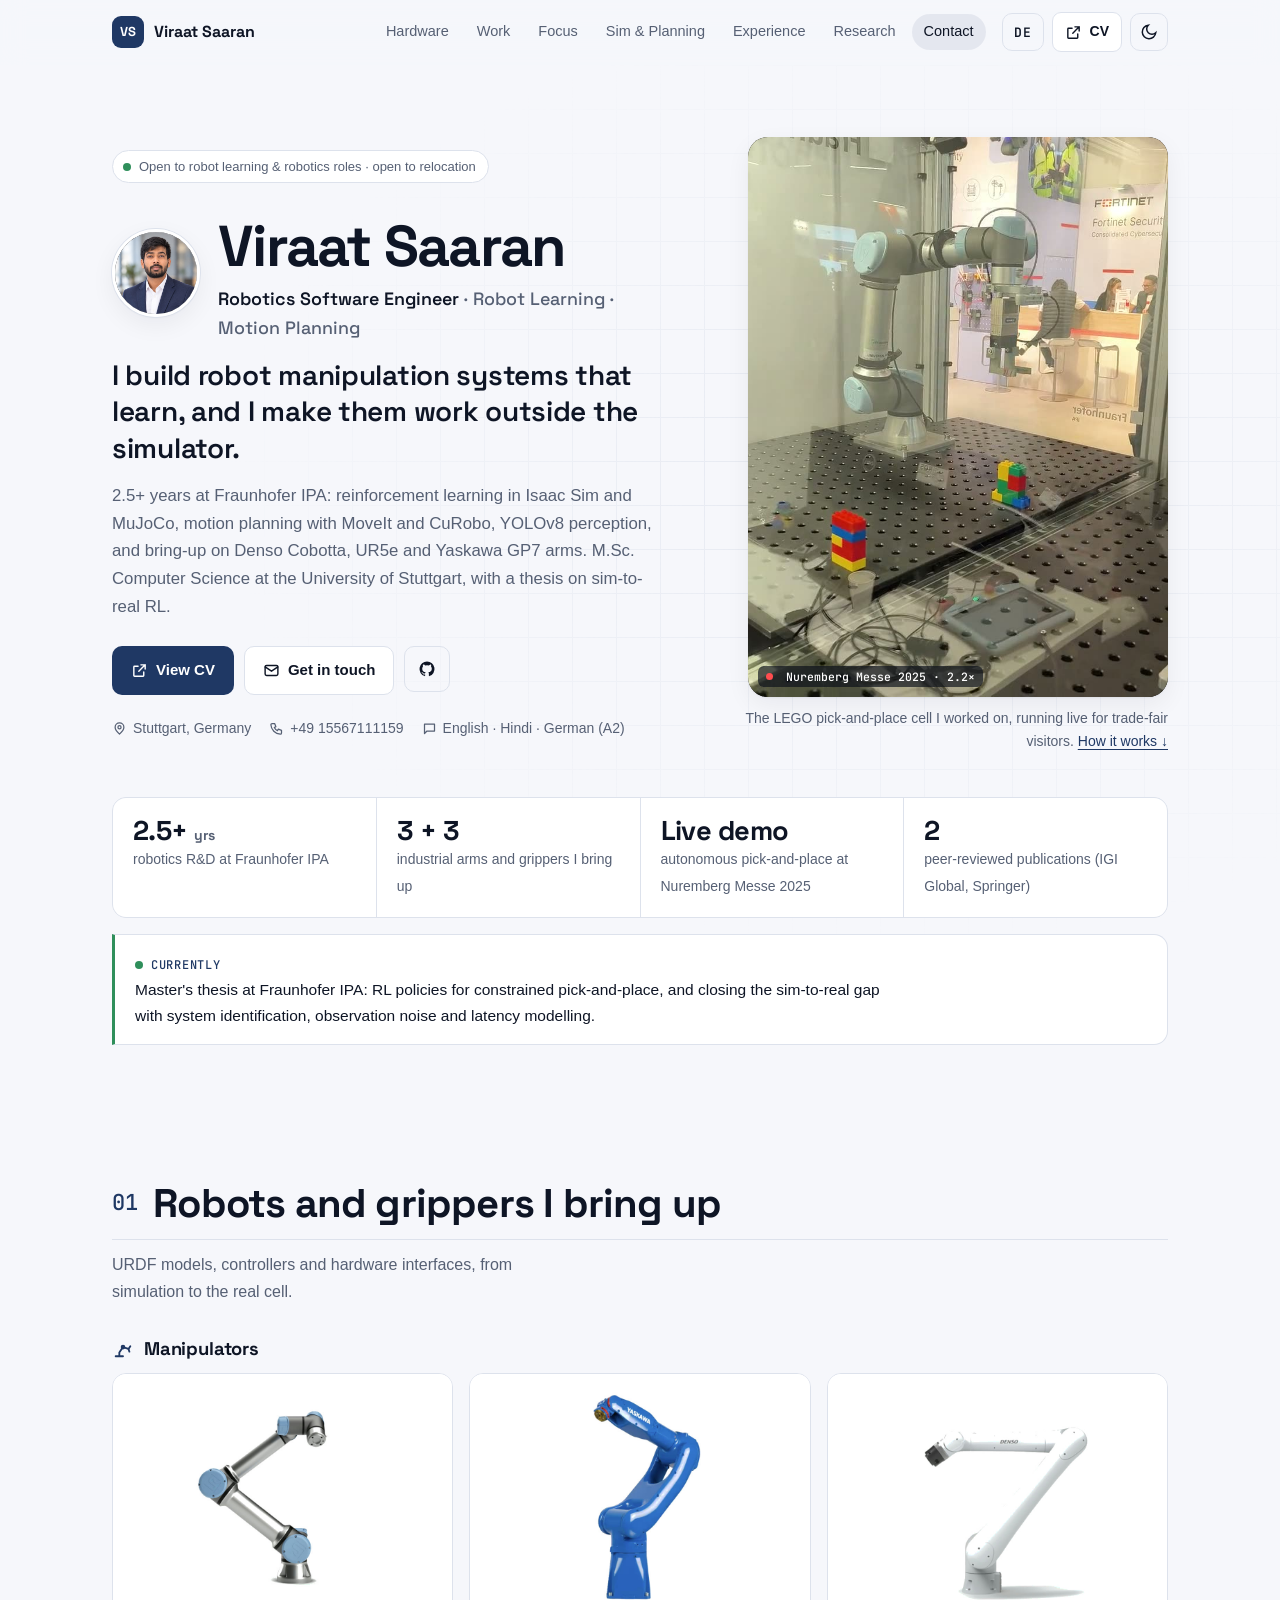
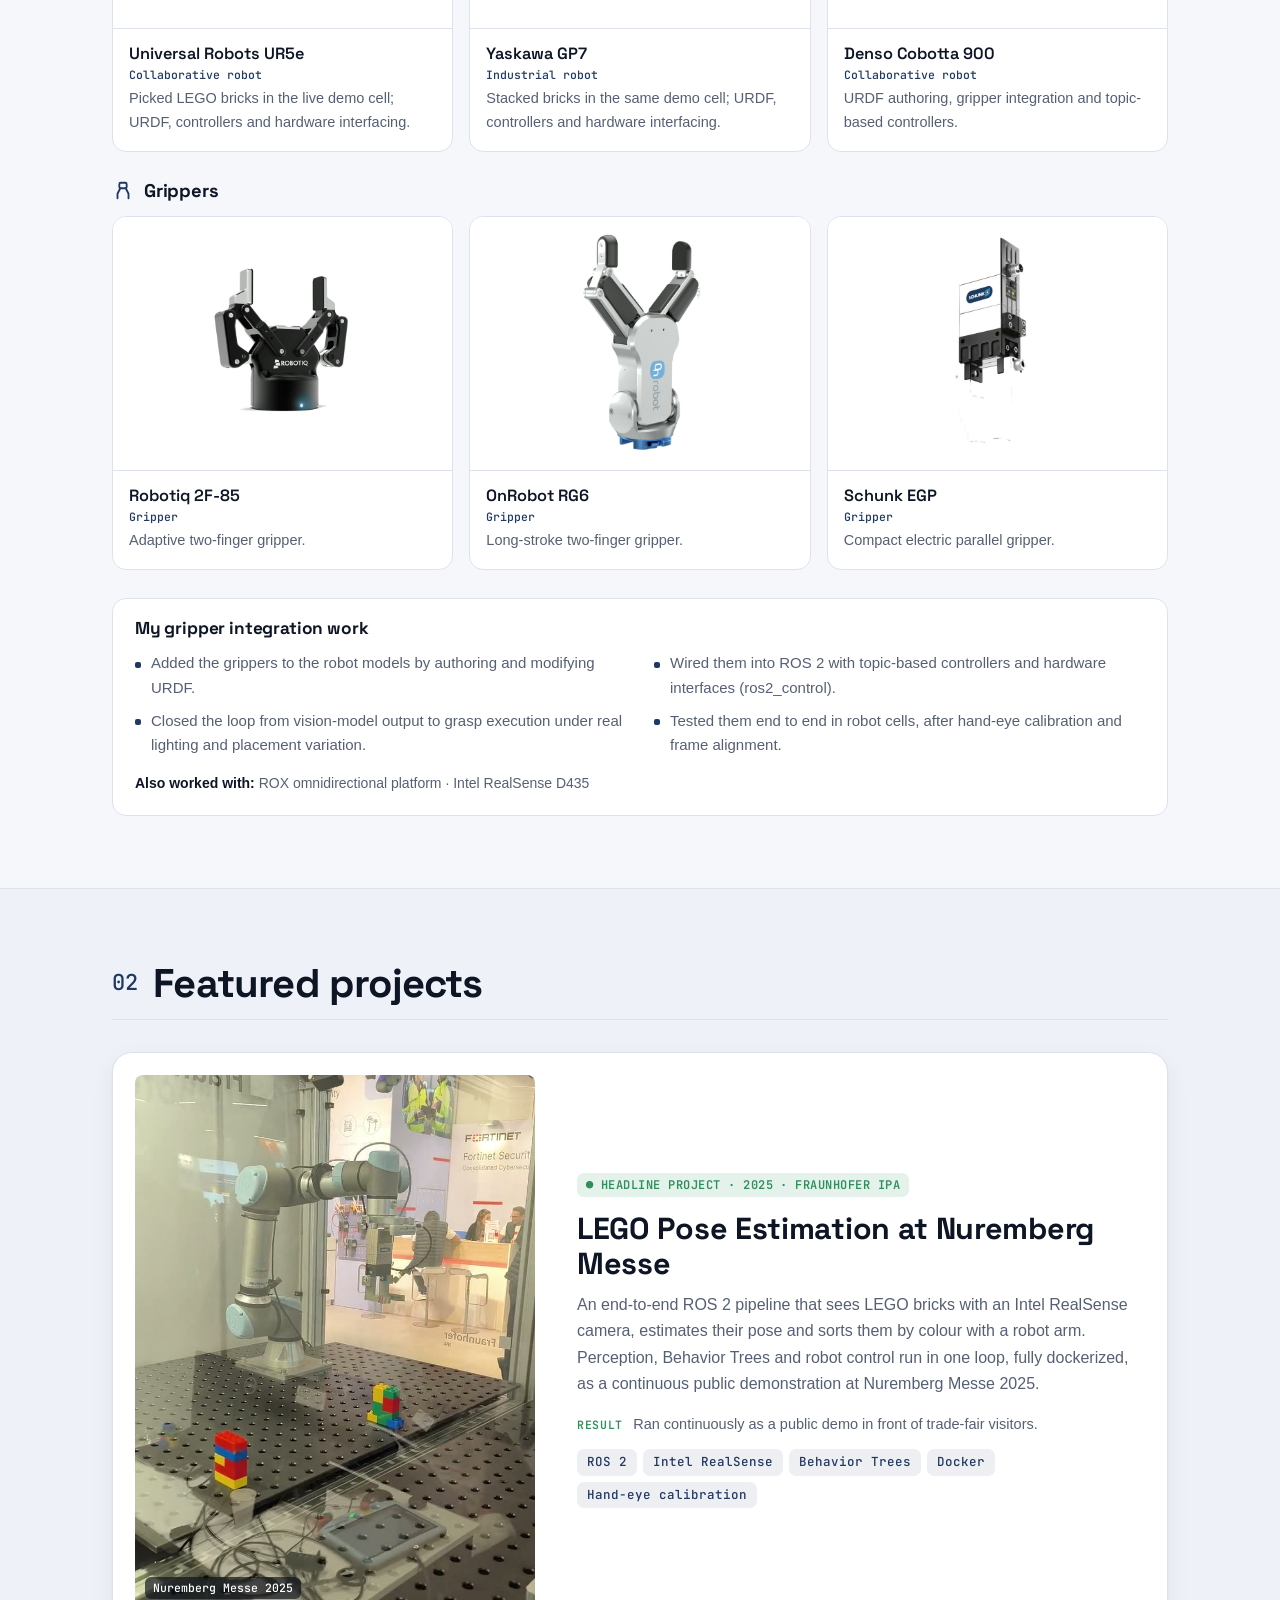
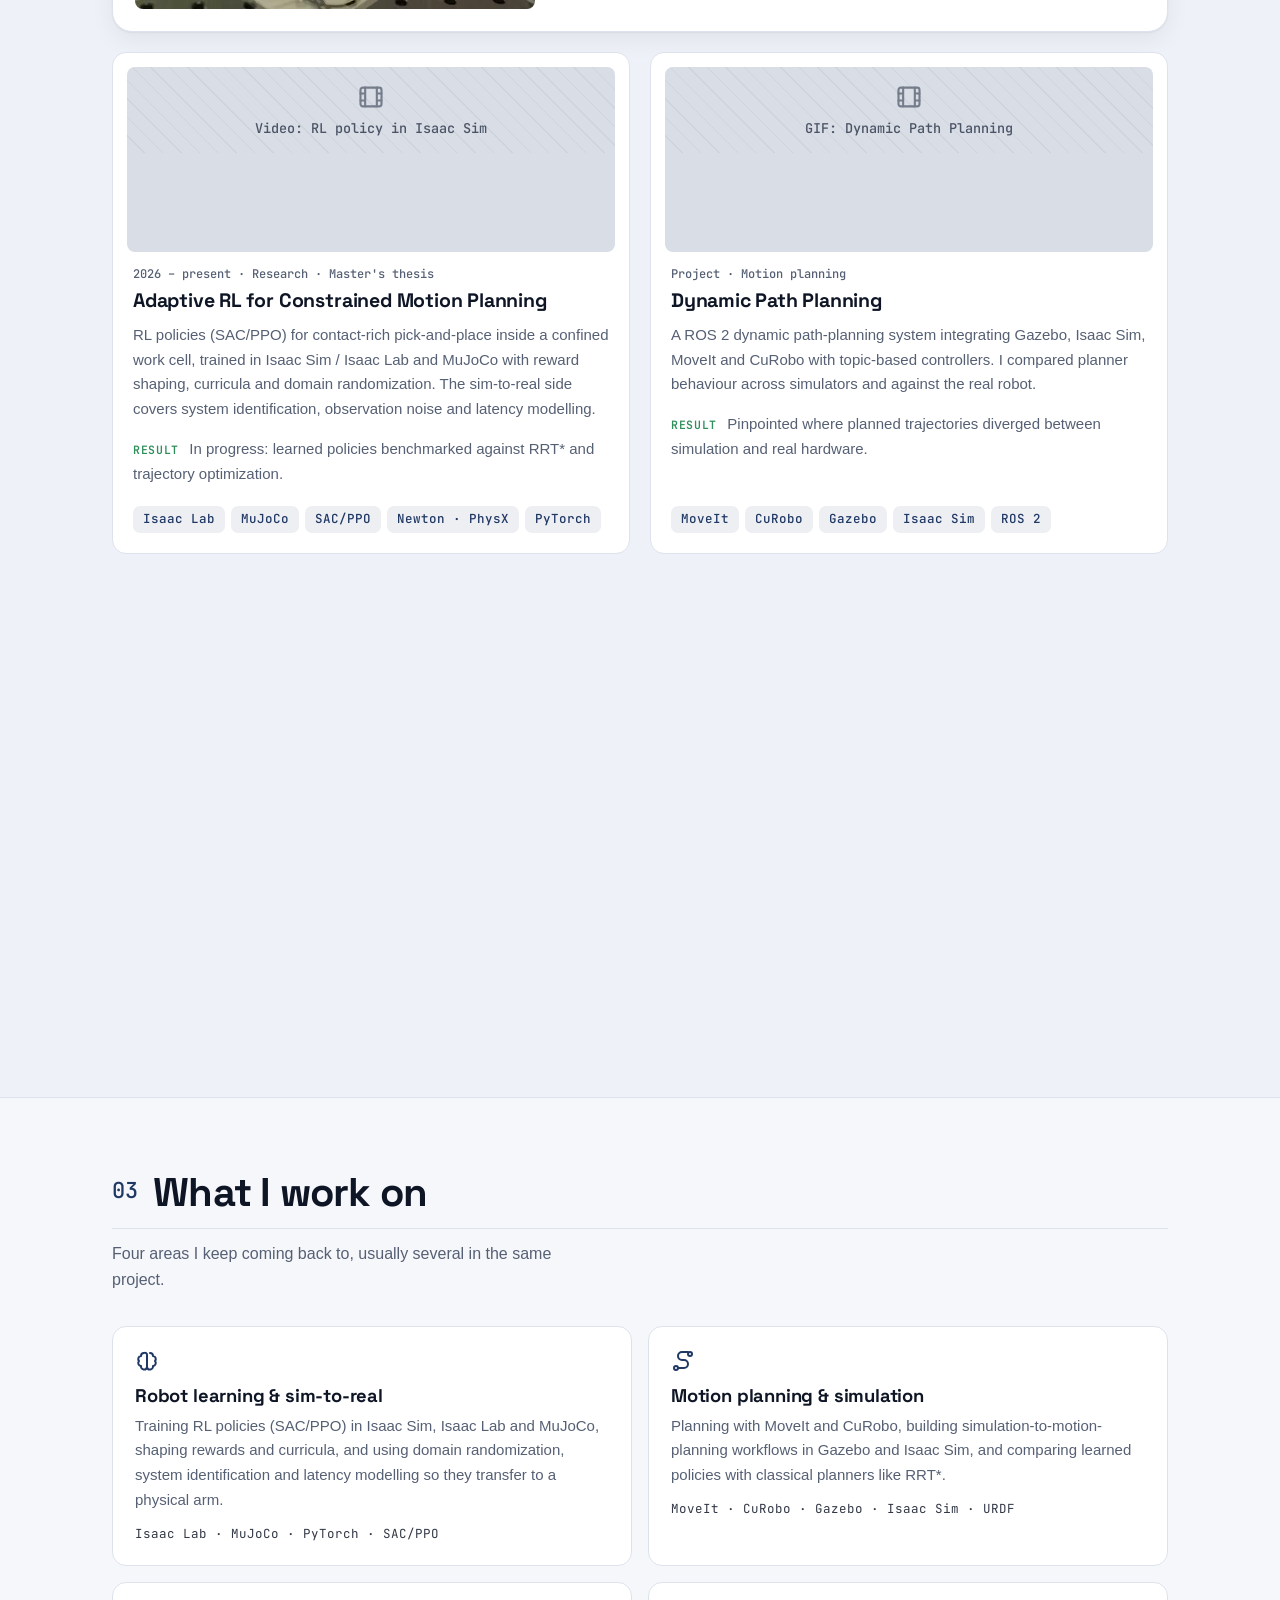
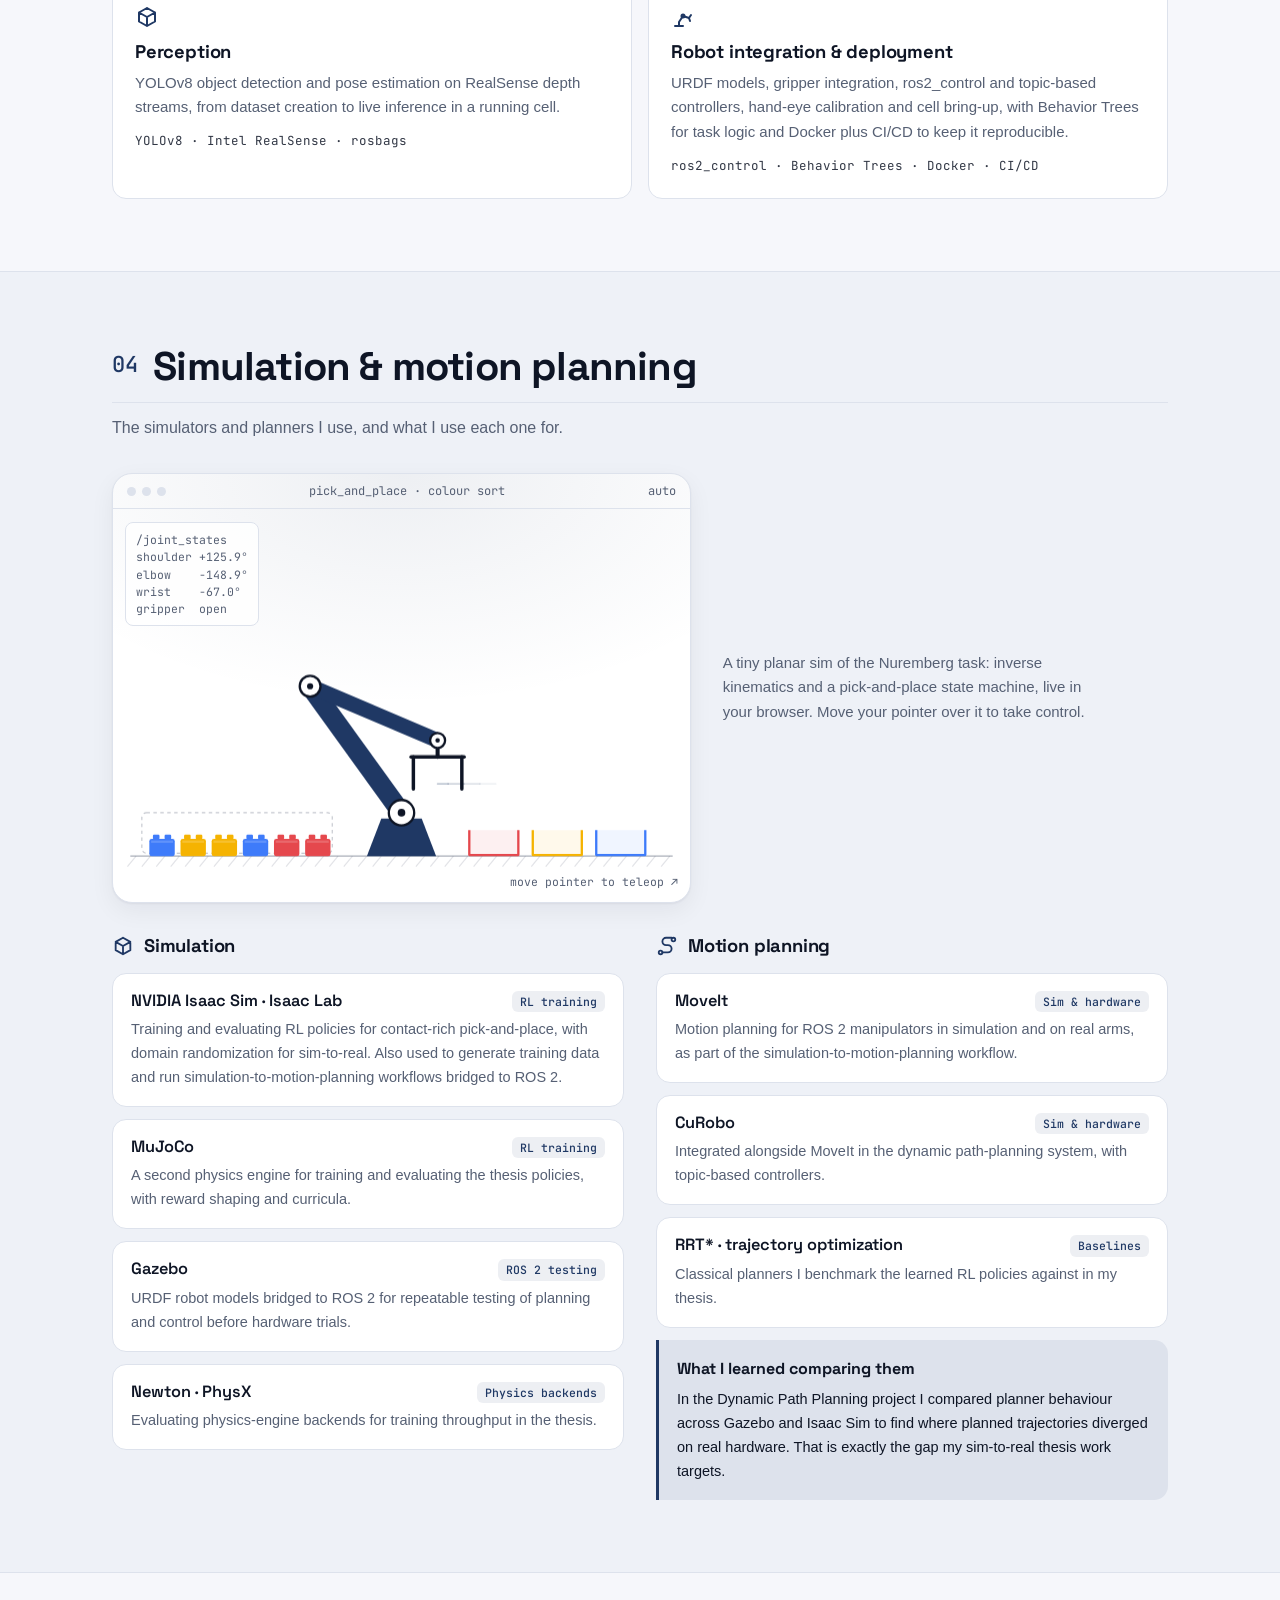
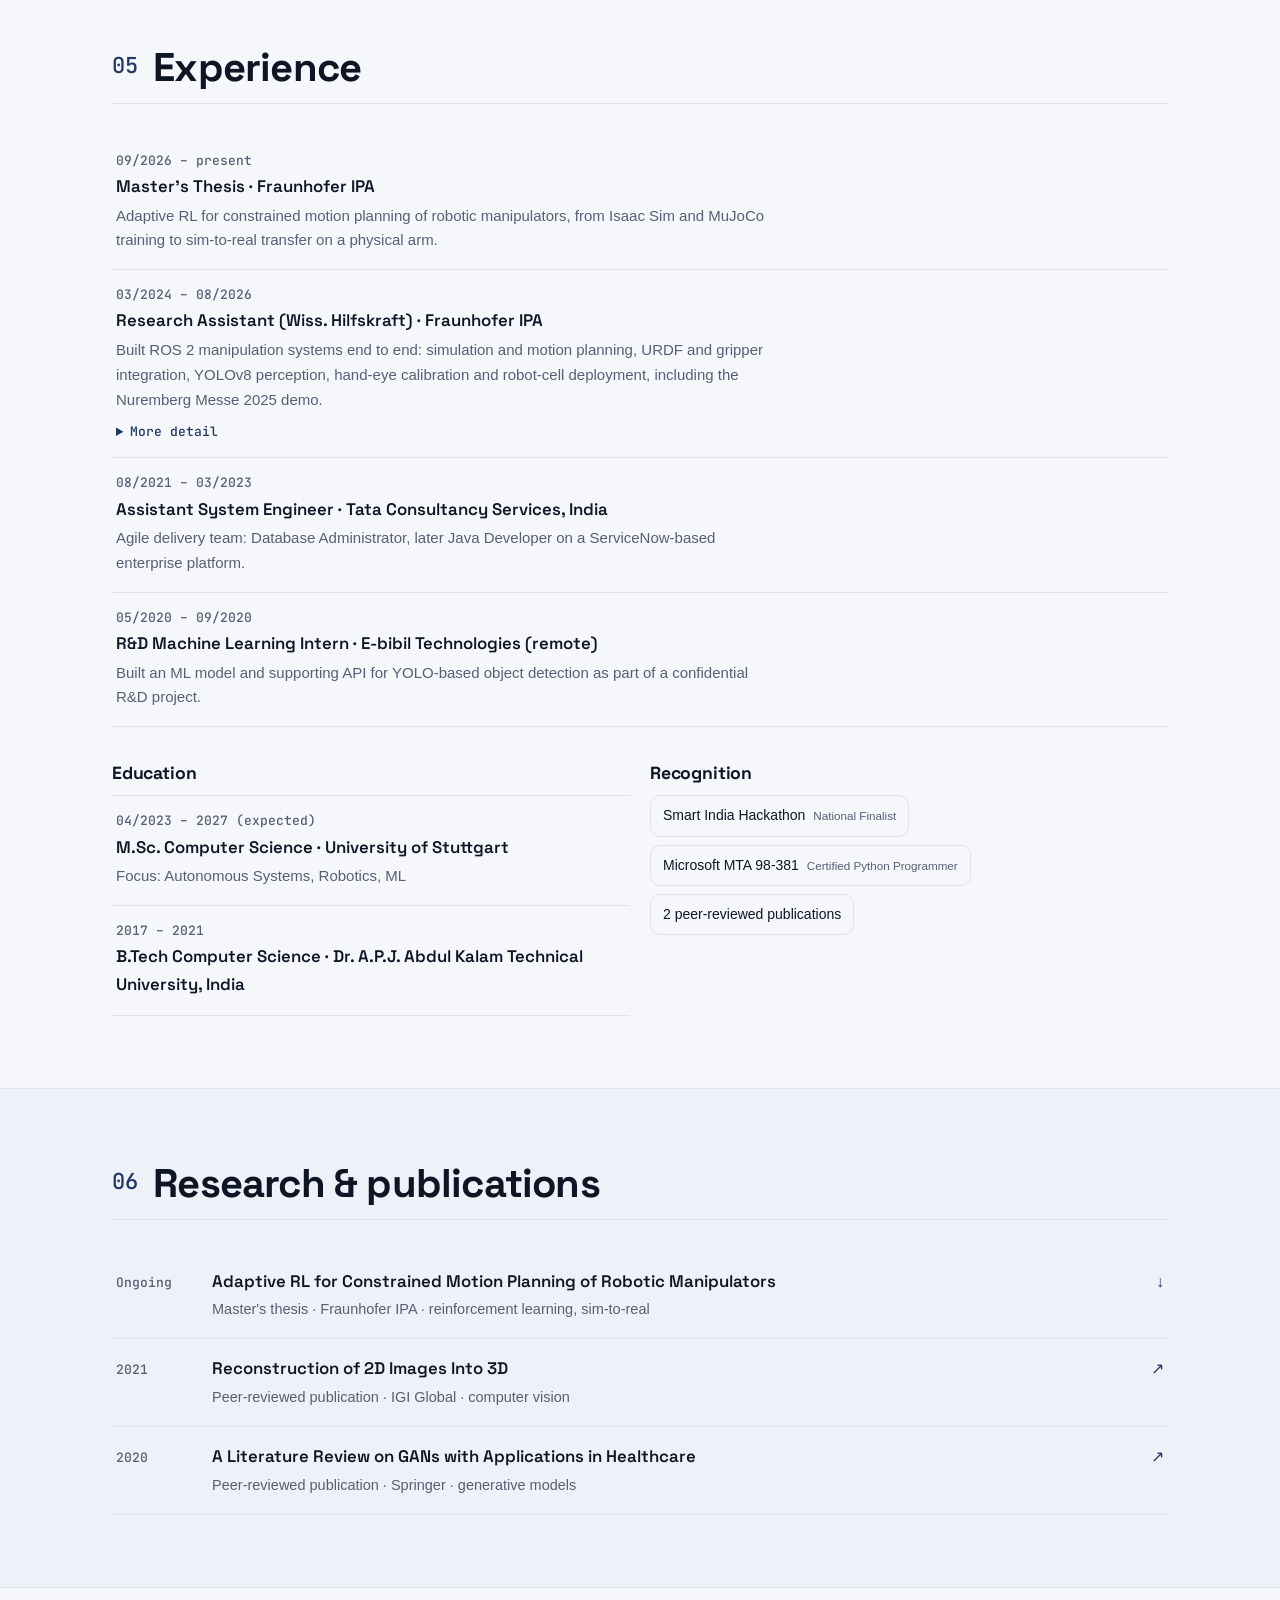
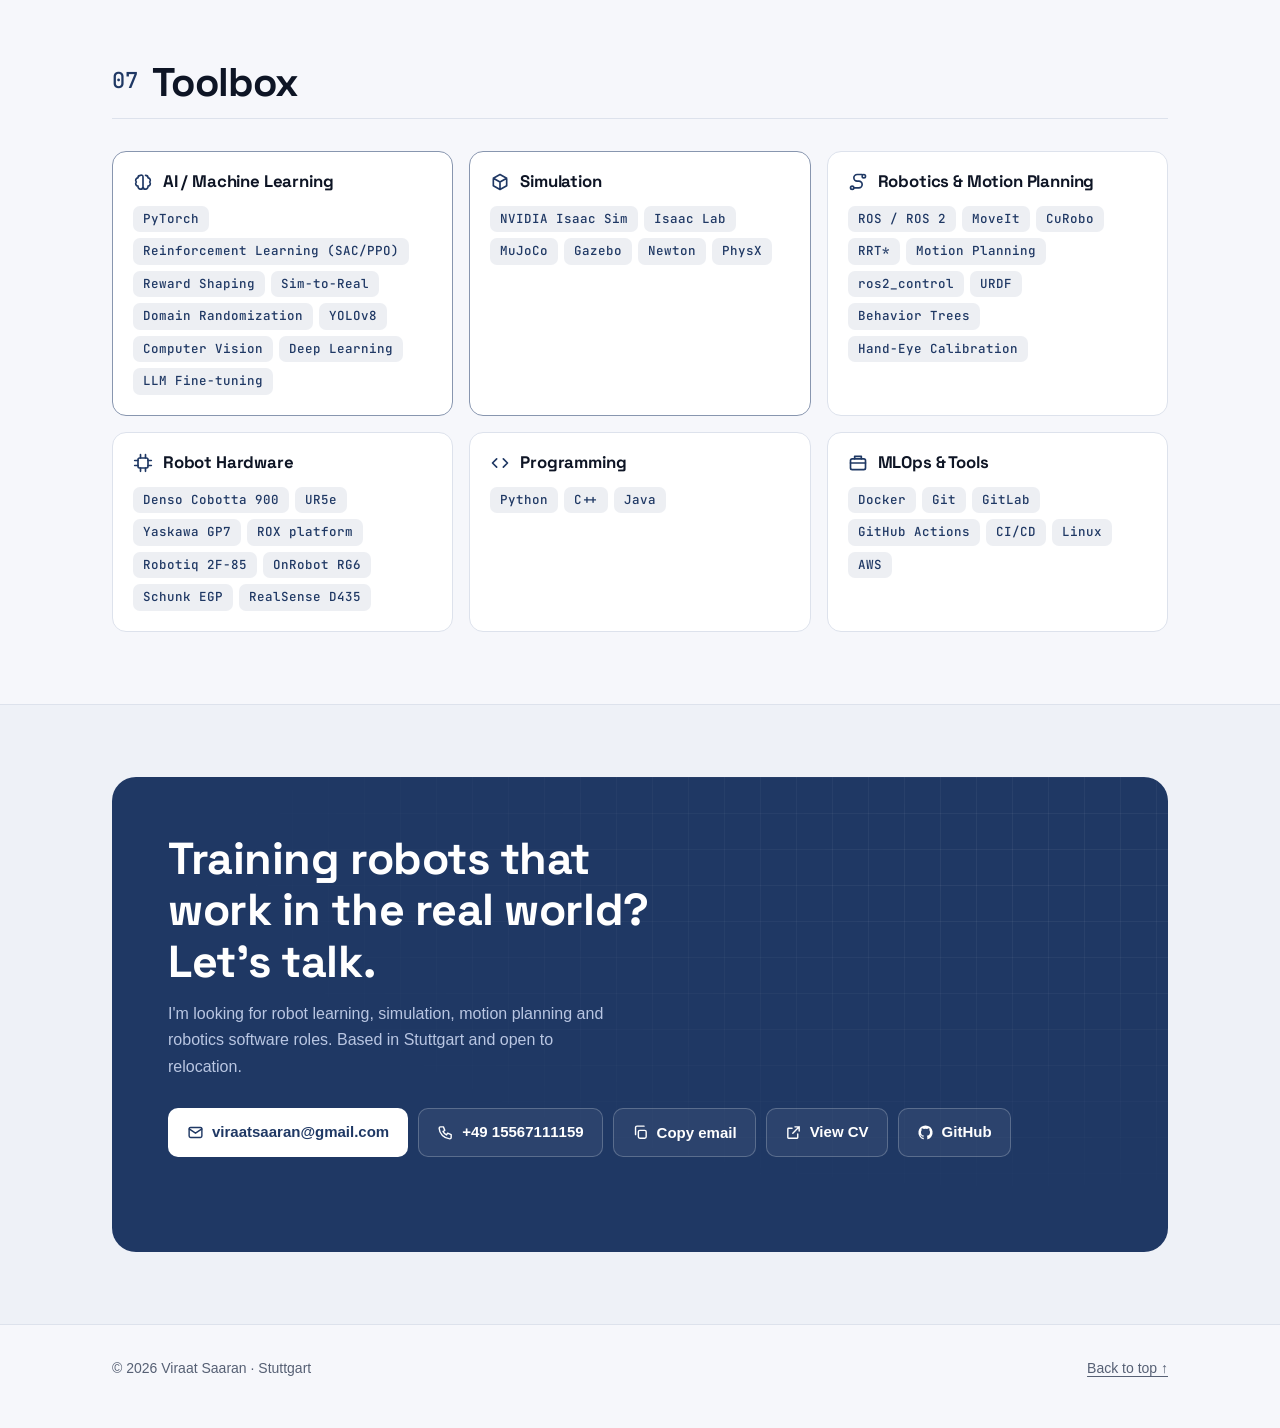
==== index.html @ 48686515 "Move robots & grippers to section 01; say "bring up" - "Robots and grippers I bring up" is now the f" ====
<!doctype html>
<html lang="en">
<head>
  <meta charset="utf-8">
  <meta name="viewport" content="width=device-width, initial-scale=1">
  <title>Viraat Saaran — Robotics Software Engineer (Reinforcement Learning · Sim2Real · Motion Planning)</title>
  <meta name="description" content="Viraat Saaran — Robotics Software Engineer in Stuttgart. 2.5+ years at Fraunhofer IPA taking models from dataset to deployed robot: reinforcement learning in Isaac Sim and MuJoCo, sim-to-real, YOLOv8 perception, and the ROS 2 manipulation systems they run on.">
  <meta name="author" content="Viraat Saaran">
  <meta name="theme-color" content="#1F3864">
  <link rel="canonical" href="https://viraatsworld.github.io/">

  <!-- Open Graph / social preview -->
  <meta property="og:type" content="profile">
  <meta property="og:title" content="Viraat Saaran — Robotics Software Engineer">
  <meta property="og:description" content="Reinforcement Learning · Sim2Real · Robotics. From dataset to deployed robot, including a live autonomous pick-and-place cell at Nuremberg Messe 2025.">
  <meta property="og:url" content="https://viraatsworld.github.io/">
  <meta property="og:image" content="https://viraatsworld.github.io/assets/img/viraat.jpg">
  <meta property="og:image:alt" content="Portrait of Viraat Saaran">
  <meta property="profile:first_name" content="Viraat">
  <meta property="profile:last_name" content="Saaran">
  <meta name="twitter:card" content="summary">

  <link rel="icon" href="assets/img/favicon.svg" type="image/svg+xml">
  <link rel="apple-touch-icon" href="assets/img/viraat.jpg">

  <link rel="preconnect" href="https://fonts.googleapis.com">
  <link rel="preconnect" href="https://fonts.gstatic.com" crossorigin>
  <link rel="stylesheet" href="https://fonts.googleapis.com/css2?family=JetBrains+Mono:wght@400;500&family=Space+Grotesk:wght@500;600;700&display=swap">
  <link rel="stylesheet" href="assets/css/style.css">

  <!-- Set theme before paint to avoid a flash -->
  <script>
    (function () {
      var d = document.documentElement;
      d.classList.add('js');
      try {
        var t = localStorage.getItem('theme');
        if (t === 'light' || t === 'dark') d.setAttribute('data-theme', t);
        var l = new URLSearchParams(location.search).get('lang') || localStorage.getItem('lang');
        if (l === 'de') d.setAttribute('data-lang-pending', 'de');
      } catch (e) {}
    })();
  </script>

  <!-- Structured data for search engines and AI assistants -->
  <script type="application/ld+json">
  {
    "@context": "https://schema.org",
    "@type": "Person",
    "name": "Viraat Saaran",
    "jobTitle": "Robotics Software Engineer",
    "url": "https://viraatsworld.github.io/",
    "image": "https://viraatsworld.github.io/assets/img/viraat.jpg",
    "email": "mailto:viraatsaaran@gmail.com",
    "telephone": "+4915567111159",
    "address": { "@type": "PostalAddress", "addressLocality": "Stuttgart", "addressCountry": "DE" },
    "affiliation": { "@type": "Organization", "name": "Fraunhofer IPA" },
    "alumniOf": [
      { "@type": "CollegeOrUniversity", "name": "University of Stuttgart" },
      { "@type": "CollegeOrUniversity", "name": "Dr. A.P.J. Abdul Kalam Technical University" }
    ],
    "knowsAbout": ["Reinforcement Learning", "Sim-to-Real", "NVIDIA Isaac Sim", "Isaac Lab", "MuJoCo", "ROS 2", "ros2_control", "MoveIt", "CuRobo", "Motion Planning", "Gazebo", "URDF", "Behavior Trees", "PyTorch", "YOLOv8", "Computer Vision", "Hand-Eye Calibration", "Docker", "CI/CD"],
    "knowsLanguage": ["hi", "en", "de"],
    "workLocation": "Stuttgart, Germany",
    "sameAs": ["https://github.com/viraatsworld"]
  }
  </script>
</head>
<body>
  <!-- Icon sprite -->
  <svg width="0" height="0" style="position:absolute" aria-hidden="true">
    <symbol id="i-mail" viewBox="0 0 24 24" fill="none" stroke="currentColor" stroke-width="2" stroke-linecap="round" stroke-linejoin="round"><rect x="3" y="5" width="18" height="14" rx="2"/><path d="m3 7 9 6 9-6"/></symbol>
    <symbol id="i-external" viewBox="0 0 24 24" fill="none" stroke="currentColor" stroke-width="2" stroke-linecap="round" stroke-linejoin="round"><path d="M14 4h6v6M20 4l-9 9M18 14v5a1 1 0 0 1-1 1H5a1 1 0 0 1-1-1V7a1 1 0 0 1 1-1h5"/></symbol>
    <symbol id="i-download" viewBox="0 0 24 24" fill="none" stroke="currentColor" stroke-width="2" stroke-linecap="round" stroke-linejoin="round"><path d="M12 3v12m0 0-4-4m4 4 4-4M4 19h16"/></symbol>
    <symbol id="i-linkedin" viewBox="0 0 24 24" fill="currentColor"><path d="M4.98 3.5a2.5 2.5 0 1 1 0 5 2.5 2.5 0 0 1 0-5ZM3 9.75h4V21H3V9.75Zm6.5 0h3.8v1.6h.06c.53-.95 1.83-1.95 3.77-1.95 4.03 0 4.77 2.5 4.77 5.76V21h-4v-5.2c0-1.24-.02-2.84-1.8-2.84-1.8 0-2.08 1.35-2.08 2.75V21h-4V9.75Z"/></symbol>
    <symbol id="i-github" viewBox="0 0 24 24" fill="currentColor"><path d="M12 2a10 10 0 0 0-3.16 19.49c.5.09.68-.22.68-.48v-1.7c-2.78.6-3.37-1.34-3.37-1.34-.45-1.16-1.11-1.47-1.11-1.47-.91-.62.07-.6.07-.6 1 .07 1.53 1.03 1.53 1.03.9 1.52 2.34 1.08 2.91.83.09-.65.35-1.08.63-1.33-2.22-.25-4.55-1.11-4.55-4.94 0-1.09.39-1.98 1.03-2.68-.1-.25-.45-1.27.1-2.65 0 0 .84-.27 2.75 1.02a9.56 9.56 0 0 1 5 0c1.91-1.3 2.75-1.02 2.75-1.02.55 1.38.2 2.4.1 2.65.64.7 1.03 1.59 1.03 2.68 0 3.84-2.34 4.68-4.57 4.93.36.31.68.92.68 1.85v2.74c0 .27.18.58.69.48A10 10 0 0 0 12 2Z"/></symbol>
    <symbol id="i-phone" viewBox="0 0 24 24" fill="none" stroke="currentColor" stroke-width="2" stroke-linecap="round" stroke-linejoin="round"><path d="M5 4h4l2 5-2.5 1.5a11 11 0 0 0 5 5L15 13l5 2v4a2 2 0 0 1-2 2A16 16 0 0 1 3 6a2 2 0 0 1 2-2Z"/></symbol>
    <symbol id="i-pin" viewBox="0 0 24 24" fill="none" stroke="currentColor" stroke-width="2" stroke-linecap="round" stroke-linejoin="round"><path d="M12 21s-7-6.2-7-11a7 7 0 0 1 14 0c0 4.8-7 11-7 11Z"/><circle cx="12" cy="10" r="2.5"/></symbol>
    <symbol id="i-globe" viewBox="0 0 24 24" fill="none" stroke="currentColor" stroke-width="2" stroke-linecap="round" stroke-linejoin="round"><circle cx="12" cy="12" r="9"/><path d="M3 12h18M12 3a14 14 0 0 1 0 18M12 3a14 14 0 0 0 0 18"/></symbol>
    <symbol id="i-chat" viewBox="0 0 24 24" fill="none" stroke="currentColor" stroke-width="2" stroke-linecap="round" stroke-linejoin="round"><path d="M4 5h16v11H8l-4 4V5Z"/></symbol>
    <symbol id="i-copy" viewBox="0 0 24 24" fill="none" stroke="currentColor" stroke-width="2" stroke-linecap="round" stroke-linejoin="round"><rect x="9" y="9" width="11" height="11" rx="2"/><path d="M5 15V5a2 2 0 0 1 2-2h10"/></symbol>
    <symbol id="i-film" viewBox="0 0 24 24" fill="none" stroke="currentColor" stroke-width="1.8" stroke-linecap="round" stroke-linejoin="round"><rect x="3" y="4" width="18" height="16" rx="2"/><path d="M7 4v16M17 4v16M3 9h4M3 15h4M17 9h4M17 15h4"/></symbol>
    <symbol id="i-arm" viewBox="0 0 24 24" fill="none" stroke="currentColor" stroke-width="2" stroke-linecap="round" stroke-linejoin="round"><path d="M4 21h8M8 21v-4l4-6 6 2"/><circle cx="12" cy="11" r="1.5"/><path d="M18 13l2-3m-2 3 1 3"/></symbol>
    <symbol id="i-brain" viewBox="0 0 24 24" fill="none" stroke="currentColor" stroke-width="2" stroke-linecap="round" stroke-linejoin="round"><path d="M9 4a3 3 0 0 0-3 3 3 3 0 0 0-2 5 3 3 0 0 0 2 5 3 3 0 0 0 6 1V6a2 2 0 0 0-3-2Zm6 0a3 3 0 0 1 3 3 3 3 0 0 1 2 5 3 3 0 0 1-2 5 3 3 0 0 1-6 1"/></symbol>
    <symbol id="i-cube" viewBox="0 0 24 24" fill="none" stroke="currentColor" stroke-width="2" stroke-linecap="round" stroke-linejoin="round"><path d="M12 3 4 7.5v9L12 21l8-4.5v-9L12 3Zm0 0v0M4 7.5 12 12l8-4.5M12 12v9"/></symbol>
    <symbol id="i-chip" viewBox="0 0 24 24" fill="none" stroke="currentColor" stroke-width="2" stroke-linecap="round" stroke-linejoin="round"><rect x="6" y="6" width="12" height="12" rx="2"/><path d="M9 2v4M15 2v4M9 18v4M15 18v4M2 9h4M2 15h4M18 9h4M18 15h4"/></symbol>
    <symbol id="i-code" viewBox="0 0 24 24" fill="none" stroke="currentColor" stroke-width="2" stroke-linecap="round" stroke-linejoin="round"><path d="m8 7-5 5 5 5M16 7l5 5-5 5"/></symbol>
    <symbol id="i-box" viewBox="0 0 24 24" fill="none" stroke="currentColor" stroke-width="2" stroke-linecap="round" stroke-linejoin="round"><rect x="3" y="7" width="18" height="13" rx="2"/><path d="M8 7V4h8v3M3 12h18"/></symbol>
    <symbol id="i-route" viewBox="0 0 24 24" fill="none" stroke="currentColor" stroke-width="2" stroke-linecap="round" stroke-linejoin="round"><circle cx="5" cy="19" r="2"/><circle cx="19" cy="5" r="2"/><path d="M7 19h6a4 4 0 0 0 0-8h-2a4 4 0 0 1 0-8h6"/></symbol>
    <symbol id="i-grip" viewBox="0 0 24 24" fill="none" stroke="currentColor" stroke-width="2" stroke-linecap="round" stroke-linejoin="round"><rect x="8" y="3" width="8" height="6" rx="1.5"/><path d="M9 9 6 15v5M15 9l3 6v5"/></symbol>
  </svg>

  <a class="skip-link" href="#main" data-i18n="skip">Skip to content</a>
  <div class="progress" aria-hidden="true"></div>

  <header class="site-header">
    <nav class="container nav" aria-label="Main">
      <a class="brand" href="#top" aria-label="Viraat Saaran, back to top">
        <span class="brand-mark" aria-hidden="true">VS</span>
        <span>Viraat Saaran</span>
      </a>
      <ul class="nav-links" id="nav-links">
        <li><a href="#hardware" data-i18n="nav.hardware">Hardware</a></li>
        <li><a href="#work" data-i18n="nav.work">Work</a></li>
        <li><a href="#focus" data-i18n="nav.focus">Focus</a></li>
        <li><a href="#stack" data-i18n="nav.stack">Sim &amp; Planning</a></li>
        <li><a href="#experience" data-i18n="nav.experience">Experience</a></li>
        <li><a href="#research" data-i18n="nav.research">Research</a></li>
        <li><a href="#contact" data-i18n="nav.contact">Contact</a></li>
      </ul>
      <div class="nav-actions">
        <button class="lang-btn" id="lang-toggle" type="button" aria-label="Auf Deutsch anzeigen" lang="de">DE</button>
        <a class="btn btn-ghost btn-sm nav-cv" href="https://drive.google.com/file/d/1E-PbDVGFRCXdPBhN7hja7vxbTHTLTPji/view?usp=sharing" target="_blank" rel="noopener" aria-label="CV (opens in a new tab)">
          <svg aria-hidden="true"><use href="#i-external"/></svg> CV
        </a>
        <button class="icon-btn" id="theme-toggle" type="button" aria-label="Toggle dark mode">
          <svg class="theme-icon-light" viewBox="0 0 24 24" fill="none" stroke="currentColor" stroke-width="2" stroke-linecap="round" aria-hidden="true"><path d="M21 13A9 9 0 1 1 11 3a7 7 0 0 0 10 10Z"/></svg>
          <svg class="theme-icon-dark" viewBox="0 0 24 24" fill="none" stroke="currentColor" stroke-width="2" stroke-linecap="round" aria-hidden="true"><circle cx="12" cy="12" r="4"/><path d="M12 2v2M12 20v2M4.9 4.9l1.4 1.4M17.7 17.7l1.4 1.4M2 12h2M20 12h2M4.9 19.1l1.4-1.4M17.7 6.3l1.4-1.4"/></svg>
        </button>
        <button class="icon-btn menu-btn" id="menu-toggle" type="button" aria-label="Open menu" aria-expanded="false" aria-controls="nav-links">
          <svg viewBox="0 0 24 24" fill="none" stroke="currentColor" stroke-width="2" stroke-linecap="round" aria-hidden="true"><path d="M4 7h16M4 12h16M4 17h16"/></svg>
        </button>
      </div>
    </nav>
  </header>

  <main id="main">
    <!-- ================= INTRO: who I am + proof ================= -->
    <section class="hero" id="top">
      <div class="container">
        <div class="hero-grid hero-pitch">
          <div>
            <span class="status"><span class="status-dot" aria-hidden="true"></span> <span data-i18n="hero.status">Open to robot learning &amp; robotics roles · open to relocation</span></span>
            <div class="name-row">
              <img class="avatar" src="assets/img/viraat.jpg" width="88" height="88" alt="Portrait of Viraat Saaran" decoding="async" fetchpriority="high">
              <div>
                <h1>Viraat Saaran</h1>
                <p class="role" data-i18n="hero.role"><strong>Robotics Software Engineer</strong> · Robot Learning · Motion Planning</p>
              </div>
            </div>
            <p class="headline" data-i18n="hero.p1">I build robot manipulation systems that learn, and I make them work outside the simulator.</p>
            <p class="bio-short" data-i18n="hero.bio">
              2.5+ years at Fraunhofer IPA: reinforcement learning in Isaac Sim and MuJoCo, motion planning with MoveIt and
              CuRobo, YOLOv8 perception, and bring-up on Denso Cobotta, UR5e and Yaskawa GP7 arms. M.Sc. Computer Science
              at the University of Stuttgart, with a thesis on sim-to-real RL.
            </p>

            <div class="hero-ctas">
              <a class="btn btn-primary" href="https://drive.google.com/file/d/1E-PbDVGFRCXdPBhN7hja7vxbTHTLTPji/view?usp=sharing" target="_blank" rel="noopener">
                <svg aria-hidden="true"><use href="#i-external"/></svg> <span data-i18n="cta.cv">View CV</span>
              </a>
              <a class="btn btn-ghost" href="mailto:viraatsaaran@gmail.com">
                <svg aria-hidden="true"><use href="#i-mail"/></svg> <span data-i18n="cta.contact">Get in touch</span>
              </a>
              <!-- TODO: add LinkedIn URL -->
              <a class="icon-btn" href="#" data-todo="linkedin" aria-label="LinkedIn profile" style="width:46px;height:46px">
                <svg aria-hidden="true"><use href="#i-linkedin"/></svg>
              </a>
              <a class="icon-btn" href="https://github.com/viraatsworld" aria-label="GitHub profile" style="width:46px;height:46px">
                <svg aria-hidden="true"><use href="#i-github"/></svg>
              </a>
            </div>

            <div class="hero-meta">
              <span><svg aria-hidden="true"><use href="#i-pin"/></svg> <span data-i18n="hero.location">Stuttgart, Germany</span></span>
              <a href="tel:+4915567111159"><svg aria-hidden="true"><use href="#i-phone"/></svg> +49 15567111159</a>
              <span><svg aria-hidden="true"><use href="#i-chat"/></svg> <span data-i18n="hero.langs">English · Hindi · German (A2)</span></span>
            </div>
          </div>

          <figure class="proof">
            <div class="media media-portrait">
              <!-- Plays like a GIF (muted, looping) but ~4x smaller than assets/img/nuremberg-messe.gif -->
              <video id="messe-video" src="assets/video/nuremberg-messe.mp4" poster="assets/img/nuremberg-messe-poster.jpg"
                autoplay muted loop playsinline preload="metadata" width="720" height="960"
                aria-label="Live demo at Nuremberg Messe 2025: a UR5e and a Yaskawa GP7 pick coloured LEGO bricks and stack them, sped up 2.2x">
                <img src="assets/img/nuremberg-messe.gif" alt="Live demo at Nuremberg Messe 2025: robot arms picking and stacking coloured LEGO bricks">
              </video>
              <span class="media-tag"><span class="live-dot" aria-hidden="true"></span> Nuremberg Messe 2025 · 2.2×</span>
            </div>
            <figcaption data-i18n="hero.proof">The LEGO pick-and-place cell I worked on, running live for trade-fair visitors. <a href="#p-lego">How it works ↓</a></figcaption>
          </figure>
        </div>

        <div class="facts reveal">
          <div class="fact"><b>2.5+ <span data-i18n="facts.yrs">yrs</span></b><span data-i18n="facts.yrs.d">robotics R&amp;D at Fraunhofer IPA</span></div>
          <div class="fact"><b>3 + 3</b><span data-i18n="facts.hw.d">industrial arms and grippers I bring up</span></div>
          <div class="fact"><b data-i18n="facts.demo">Live demo</b><span data-i18n="facts.demo.d">autonomous pick-and-place at Nuremberg Messe 2025</span></div>
          <div class="fact"><b>2</b><span data-i18n="facts.pubs.d">peer-reviewed publications (IGI Global, Springer)</span></div>
        </div>

        <div class="currently reveal">
          <span class="currently-label"><span class="status-dot" aria-hidden="true"></span> <span data-i18n="cur.t">Currently</span></span>
          <p data-i18n="cur.d">Master's thesis at Fraunhofer IPA: RL policies for constrained pick-and-place, and closing the sim-to-real gap with system identification, observation noise and latency modelling.</p>
        </div>
      </div>
    </section>

    <!-- ================= 01 HARDWARE ================= -->
    <section class="block" id="hardware">
      <div class="container">
        <div class="section-head reveal">
          <h2><span class="sec-num">01</span> <span data-i18n="hw.title">Robots and grippers I bring up</span></h2>
          <p data-i18n="hw.sub">URDF models, controllers and hardware interfaces, from simulation to the real cell.</p>
        </div>

        <h3 class="hw-h reveal"><svg aria-hidden="true"><use href="#i-arm"/></svg><span data-i18n="hw.robots">Manipulators</span></h3>
        <div class="hw-cards">
          <figure class="hw-card reveal">
            <div class="hw-media"><img src="assets/img/hardware/ur5e.jpg" width="596" height="640" loading="lazy" decoding="async" alt="Universal Robots UR5e collaborative robot arm"></div>
            <figcaption><b>Universal Robots UR5e</b><span class="hw-src" data-i18n="hw.cat.cobot">Collaborative robot</span><span data-i18n="hw.ur5e">Picked LEGO bricks in the live demo cell; URDF, controllers and hardware interfacing.</span></figcaption>
          </figure>
          <figure class="hw-card reveal">
            <div class="hw-media"><img src="assets/img/hardware/yaskawa-gp7.jpg" width="640" height="636" loading="lazy" decoding="async" alt="Yaskawa Motoman GP7 industrial robot arm"></div>
            <figcaption><b>Yaskawa GP7</b><span class="hw-src" data-i18n="hw.cat.ind">Industrial robot</span><span data-i18n="hw.gp7">Stacked bricks in the same demo cell; URDF, controllers and hardware interfacing.</span></figcaption>
          </figure>
          <figure class="hw-card reveal">
            <div class="hw-media"><img src="assets/img/hardware/denso-cobotta.jpg" width="632" height="640" loading="lazy" alt="Denso Cobotta compact collaborative robot arm"></div>
            <figcaption><b>Denso Cobotta 900</b><span class="hw-src" data-i18n="hw.cat.cobot">Collaborative robot</span><span data-i18n="hw.cobotta">URDF authoring, gripper integration and topic-based controllers.</span></figcaption>
          </figure>
        </div>

        <h3 class="hw-h reveal"><svg aria-hidden="true"><use href="#i-grip"/></svg><span data-i18n="hw.grippers">Grippers</span></h3>
        <div class="hw-cards">
          <figure class="hw-card reveal">
            <div class="hw-media"><img src="assets/img/hardware/robotiq-2f-85.jpg" width="640" height="640" loading="lazy" alt="Robotiq 2F-85 adaptive two-finger gripper"></div>
            <figcaption><b>Robotiq 2F-85</b><span class="hw-src" data-i18n="hw.cat.grip">Gripper</span><span data-i18n="hw.2f85">Adaptive two-finger gripper.</span></figcaption>
          </figure>
          <figure class="hw-card reveal">
            <div class="hw-media"><img src="assets/img/hardware/onrobot-rg6.jpg" width="469" height="640" loading="lazy" alt="OnRobot RG6 two-finger gripper"></div>
            <figcaption><b>OnRobot RG6</b><span class="hw-src" data-i18n="hw.cat.grip">Gripper</span><span data-i18n="hw.rg6">Long-stroke two-finger gripper.</span></figcaption>
          </figure>
          <figure class="hw-card reveal">
            <div class="hw-media"><img src="assets/img/hardware/schunk-egp.jpg" width="390" height="640" loading="lazy" alt="Schunk EGP electric parallel gripper"></div>
            <figcaption><b>Schunk EGP</b><span class="hw-src" data-i18n="hw.cat.grip">Gripper</span><span data-i18n="hw.egp">Compact electric parallel gripper.</span></figcaption>
          </figure>
        </div>

        <div class="grip-work reveal">
          <h3 data-i18n="hw.work.t">My gripper integration work</h3>
          <ul>
            <li data-i18n="hw.work.1">Added the grippers to the robot models by authoring and modifying URDF.</li>
            <li data-i18n="hw.work.2">Wired them into ROS 2 with topic-based controllers and hardware interfaces (ros2_control).</li>
            <li data-i18n="hw.work.3">Closed the loop from vision-model output to grasp execution under real lighting and placement variation.</li>
            <li data-i18n="hw.work.4">Tested them end to end in robot cells, after hand-eye calibration and frame alignment.</li>
          </ul>
          <p class="grip-also"><span data-i18n="hw.also">Also worked with:</span> ROX omnidirectional platform · Intel RealSense D435</p>
        </div>
      </div>
    </section>

    <!-- ================= 02 FEATURED PROJECTS ================= -->
    <section class="block alt" id="work">
      <div class="container">
        <div class="section-head reveal">
          <h2><span class="sec-num">02</span> <span data-i18n="work.title">Featured projects</span></h2>
        </div>

        <!-- Headline project -->
        <article class="feature feature-portrait reveal" aria-labelledby="p-lego">
          <div class="media media-portrait">
            <img src="assets/img/nuremberg-messe-poster.jpg" width="720" height="960" loading="lazy" alt="The LEGO pick-and-place cell at Nuremberg Messe 2025, with a UR5e arm over the brick table">
            <span class="media-tag">Nuremberg Messe 2025</span>
          </div>
          <div class="feature-body">
            <span class="badge" data-i18n="lego.kicker">● Headline project · 2025 · Fraunhofer IPA</span>
            <h3 id="p-lego" data-i18n="lego.title">LEGO Pose Estimation at Nuremberg Messe</h3>
            <p data-i18n="lego.d">
              An end-to-end ROS 2 pipeline that sees LEGO bricks with an Intel RealSense camera, estimates their pose and
              sorts them by colour with a robot arm. Perception, Behavior Trees and robot control run in one loop, fully
              dockerized, as a continuous public demonstration at Nuremberg Messe 2025.
            </p>
            <p class="result"><b data-i18n="ui.result">Result</b> <span data-i18n="lego.res">Ran continuously as a public demo in front of trade-fair visitors.</span></p>
            <ul class="tags" aria-label="Technologies">
              <li>ROS 2</li><li>Intel RealSense</li><li>Behavior Trees</li><li>Docker</li><li>Hand-eye calibration</li>
            </ul>
          </div>
        </article>

        <div class="projects projects-2">
          <article class="card reveal" aria-labelledby="p-thesis">
            <div class="media">
              <!-- TODO: add clip of an RL policy training/rolling out in Isaac Sim or MuJoCo -->
              <div class="placeholder" role="img" aria-label="Placeholder: video of an RL policy in Isaac Sim">
                <div><svg aria-hidden="true"><use href="#i-film"/></svg>Video: RL policy in Isaac Sim</div>
              </div>
            </div>
            <div class="card-body">
              <span class="kicker" data-i18n="thesis.kicker">2026 – present · Research · Master's thesis</span>
              <h3 id="p-thesis" data-i18n="thesis.title">Adaptive RL for Constrained Motion Planning</h3>
              <p data-i18n="thesis.d">
                RL policies (SAC/PPO) for contact-rich pick-and-place inside a confined work cell, trained in Isaac Sim /
                Isaac Lab and MuJoCo with reward shaping, curricula and domain randomization. The sim-to-real side covers
                system identification, observation noise and latency modelling.
              </p>
              <p class="result"><b data-i18n="ui.result">Result</b> <span data-i18n="thesis.res">In progress: learned policies benchmarked against RRT* and trajectory optimization.</span></p>
              <ul class="tags" aria-label="Technologies">
                <li>Isaac Lab</li><li>MuJoCo</li><li>SAC/PPO</li><li>Newton · PhysX</li><li>PyTorch</li>
              </ul>
            </div>
          </article>

          <article class="card reveal" aria-labelledby="p-dpp">
            <div class="media">
              <!-- TODO: add GIF comparing planned trajectories across simulators -->
              <div class="placeholder" role="img" aria-label="Placeholder: GIF of dynamic path planning across simulators">
                <div><svg aria-hidden="true"><use href="#i-film"/></svg>GIF: Dynamic Path Planning</div>
              </div>
            </div>
            <div class="card-body">
              <span class="kicker" data-i18n="dpp.kicker">Project · Motion planning</span>
              <h3 id="p-dpp">Dynamic Path Planning</h3>
              <p data-i18n="dpp.d">
                A ROS 2 dynamic path-planning system integrating Gazebo, Isaac Sim, MoveIt and CuRobo with topic-based
                controllers. I compared planner behaviour across simulators and against the real robot.
              </p>
              <p class="result"><b data-i18n="ui.result">Result</b> <span data-i18n="dpp.res">Pinpointed where planned trajectories diverged between simulation and real hardware.</span></p>
              <ul class="tags" aria-label="Technologies">
                <li>MoveIt</li><li>CuRobo</li><li>Gazebo</li><li>Isaac Sim</li><li>ROS 2</li>
              </ul>
            </div>
          </article>

          <article class="card reveal" aria-labelledby="p-vision">
            <div class="card-body">
              <span class="kicker" data-i18n="vision.kicker">2024 – 2026 · Fraunhofer IPA · Perception</span>
              <h3 id="p-vision" data-i18n="vision.title">Vision models, from dataset to robot cell</h3>
              <p data-i18n="vision.d">
                YOLOv8 detection and pose-estimation models for robot cells: datasets from recorded rosbags, training and
                evaluation, then live inference on Intel RealSense depth streams driving real grasps on Denso Cobotta, UR5e
                and Yaskawa GP7. Failure cases seen on the robot went back into the dataset for retraining, which made
                detection more robust to changing lighting and object placement.
              </p>
              <ol class="pipeline" aria-label="Pipeline stages">
                <li>rosbags</li>
                <li data-i18n="vision.p2">Dataset</li>
                <li>YOLOv8</li>
                <li data-i18n="vision.p4">Live inference</li>
                <li data-i18n="vision.p5">Grasp</li>
                <li data-i18n="vision.p6">Retrain on failures</li>
              </ol>
              <p class="result"><b data-i18n="ui.result">Result</b> <span data-i18n="vision.res">More robust detection under changing lighting and object placement.</span></p>
              <ul class="tags" aria-label="Technologies">
                <li>YOLOv8</li><li>PyTorch</li><li>Intel RealSense</li><li>ROS 2</li>
              </ul>
            </div>
          </article>

          <article class="card reveal" aria-labelledby="p-mathgpt">
            <div class="card-body">
              <span class="kicker" data-i18n="math.kicker">2025 · LLM research</span>
              <h3 id="p-mathgpt">MathGPT</h3>
              <p data-i18n="math.d">
                Fine-tuned a GPT-2-based model on a mathematical reasoning dataset to study where LLM reasoning breaks down.
                I handled dataset preparation, distributed fine-tuning on cloud GPU clusters, and benchmarking against the
                base model.
              </p>
              <p class="result"><b data-i18n="ui.result">Result</b> <span data-i18n="math.res">A benchmark of the fine-tuned model against the base model.</span></p>
              <ul class="tags" aria-label="Technologies">
                <li>GPT-2</li><li>PyTorch</li><li>Cloud GPUs</li>
              </ul>
            </div>
          </article>
        </div>
      </div>
    </section>

    <!-- ================= 03 WHAT I WORK ON ================= -->
    <section class="block" id="focus">
      <div class="container">
        <div class="section-head reveal">
          <h2><span class="sec-num">03</span> <span data-i18n="focus.title">What I work on</span></h2>
          <p data-i18n="focus.sub">Four areas I keep coming back to, usually several in the same project.</p>
        </div>
        <div class="focus-grid">
          <article class="focus reveal">
            <svg aria-hidden="true"><use href="#i-brain"/></svg>
            <h3 data-i18n="focus.1.t">Robot learning &amp; sim-to-real</h3>
            <p data-i18n="focus.1.d">Training RL policies (SAC/PPO) in Isaac Sim, Isaac Lab and MuJoCo, shaping rewards and curricula, and using domain randomization, system identification and latency modelling so they transfer to a physical arm.</p>
            <div class="tools">Isaac Lab · MuJoCo · PyTorch · SAC/PPO</div>
          </article>
          <article class="focus reveal">
            <svg aria-hidden="true"><use href="#i-route"/></svg>
            <h3 data-i18n="focus.2.t">Motion planning &amp; simulation</h3>
            <p data-i18n="focus.2.d">Planning with MoveIt and CuRobo, building simulation-to-motion-planning workflows in Gazebo and Isaac Sim, and comparing learned policies with classical planners like RRT*.</p>
            <div class="tools">MoveIt · CuRobo · Gazebo · Isaac Sim · URDF</div>
          </article>
          <article class="focus reveal">
            <svg aria-hidden="true"><use href="#i-cube"/></svg>
            <h3 data-i18n="focus.3.t">Perception</h3>
            <p data-i18n="focus.3.d">YOLOv8 object detection and pose estimation on RealSense depth streams, from dataset creation to live inference in a running cell.</p>
            <div class="tools">YOLOv8 · Intel RealSense · rosbags</div>
          </article>
          <article class="focus reveal">
            <svg aria-hidden="true"><use href="#i-arm"/></svg>
            <h3 data-i18n="focus.4.t">Robot integration &amp; deployment</h3>
            <p data-i18n="focus.4.d">URDF models, gripper integration, ros2_control and topic-based controllers, hand-eye calibration and cell bring-up, with Behavior Trees for task logic and Docker plus CI/CD to keep it reproducible.</p>
            <div class="tools">ros2_control · Behavior Trees · Docker · CI/CD</div>
          </article>
        </div>
      </div>
    </section>

    <!-- ================= 04 SIMULATION & MOTION PLANNING ================= -->
    <section class="block alt" id="stack">
      <div class="container">
        <div class="section-head reveal">
          <h2><span class="sec-num">04</span> <span data-i18n="stack.title">Simulation &amp; motion planning</span></h2>
          <p data-i18n="stack.sub">The simulators and planners I use, and what I use each one for.</p>
        </div>

        <div class="stack-demo reveal">
          <figure class="cell" style="margin:0">
            <div class="cell-bar" aria-hidden="true">
              <span class="dots"><i></i><i></i><i></i></span>
              <span>pick_and_place · colour sort</span>
              <span id="cell-mode">auto</span>
            </div>
            <canvas id="robot" width="600" height="408" role="img"
              aria-label="Animated robot arm sorting coloured bricks into matching bins. Move your pointer over it to take control."></canvas>
            <pre class="cell-hud" id="hud" aria-hidden="true">/joint_states</pre>
            <span class="cell-hint" aria-hidden="true" data-i18n="hero.hint">move pointer to teleop ↗</span>
            <figcaption class="visually-hidden">An interactive sketch of a colour-sorting pick-and-place cell, inspired by the LEGO demo at Nuremberg Messe 2025.</figcaption>
          </figure>
          <p class="stack-demo-note" data-i18n="stack.demo">A tiny planar sim of the Nuremberg task: inverse kinematics and a pick-and-place state machine, live in your browser. Move your pointer over it to take control.</p>
        </div>

        <div class="stack-grid">
          <div class="stack-col reveal">
            <h3 class="stack-h"><svg aria-hidden="true"><use href="#i-cube"/></svg><span data-i18n="stack.sim">Simulation</span></h3>
            <article class="tool">
              <div class="tool-head"><h4>NVIDIA Isaac Sim · Isaac Lab</h4><span class="tool-tag" data-i18n="stack.tag.rl">RL training</span></div>
              <p data-i18n="stack.isaac">Training and evaluating RL policies for contact-rich pick-and-place, with domain randomization for sim-to-real. Also used to generate training data and run simulation-to-motion-planning workflows bridged to ROS 2.</p>
            </article>
            <article class="tool">
              <div class="tool-head"><h4>MuJoCo</h4><span class="tool-tag" data-i18n="stack.tag.rl">RL training</span></div>
              <p data-i18n="stack.mujoco">A second physics engine for training and evaluating the thesis policies, with reward shaping and curricula.</p>
            </article>
            <article class="tool">
              <div class="tool-head"><h4>Gazebo</h4><span class="tool-tag" data-i18n="stack.tag.ros">ROS 2 testing</span></div>
              <p data-i18n="stack.gazebo">URDF robot models bridged to ROS 2 for repeatable testing of planning and control before hardware trials.</p>
            </article>
            <article class="tool">
              <div class="tool-head"><h4>Newton · PhysX</h4><span class="tool-tag" data-i18n="stack.tag.phys">Physics backends</span></div>
              <p data-i18n="stack.physics">Evaluating physics-engine backends for training throughput in the thesis.</p>
            </article>
          </div>

          <div class="stack-col reveal">
            <h3 class="stack-h"><svg aria-hidden="true"><use href="#i-route"/></svg><span data-i18n="stack.plan">Motion planning</span></h3>
            <article class="tool">
              <div class="tool-head"><h4>MoveIt</h4><span class="tool-tag" data-i18n="stack.tag.sim2hw">Sim &amp; hardware</span></div>
              <p data-i18n="stack.moveit">Motion planning for ROS 2 manipulators in simulation and on real arms, as part of the simulation-to-motion-planning workflow.</p>
            </article>
            <article class="tool">
              <div class="tool-head"><h4>CuRobo</h4><span class="tool-tag" data-i18n="stack.tag.sim2hw">Sim &amp; hardware</span></div>
              <p data-i18n="stack.curobo">Integrated alongside MoveIt in the dynamic path-planning system, with topic-based controllers.</p>
            </article>
            <article class="tool">
              <div class="tool-head"><h4>RRT* · <span data-i18n="stack.trajopt">trajectory optimization</span></h4><span class="tool-tag" data-i18n="stack.tag.base">Baselines</span></div>
              <p data-i18n="stack.rrt">Classical planners I benchmark the learned RL policies against in my thesis.</p>
            </article>
            <div class="callout">
              <b data-i18n="stack.callout.t">What I learned comparing them</b>
              <p data-i18n="stack.callout.d">In the Dynamic Path Planning project I compared planner behaviour across Gazebo and Isaac Sim to find where planned trajectories diverged on real hardware. That is exactly the gap my sim-to-real thesis work targets.</p>
            </div>
          </div>
        </div>
      </div>
    </section>

    <!-- ================= 05 EXPERIENCE ================= -->
    <section class="block" id="experience">
      <div class="container">
        <div class="section-head reveal">
          <h2><span class="sec-num">05</span> <span data-i18n="exp.title">Experience</span></h2>
        </div>

        <ol class="xp reveal">
          <li class="xp-item">
            <span class="xp-date" data-i18n="exp.thesis.date">09/2026 – present</span>
            <b data-i18n="exp.thesis.t">Master's Thesis · Fraunhofer IPA</b>
            <p data-i18n="exp.thesis.d">Adaptive RL for constrained motion planning of robotic manipulators, from Isaac Sim and MuJoCo training to sim-to-real transfer on a physical arm.</p>
          </li>
          <li class="xp-item">
            <span class="xp-date">03/2024 – 08/2026</span>
            <b data-i18n="exp.ra.t">Research Assistant (Wiss. Hilfskraft) · Fraunhofer IPA</b>
            <p data-i18n="exp.ra.d">Built ROS 2 manipulation systems end to end: simulation and motion planning, URDF and gripper integration, YOLOv8 perception, hand-eye calibration and robot-cell deployment, including the Nuremberg Messe 2025 demo.</p>
            <details class="xp-more">
              <summary data-i18n="exp.more">More detail</summary>
              <ul>
                <li data-i18n="exp.ra.1"><b>Simulation &amp; motion planning</b>: built simulation-to-motion-planning workflows in Gazebo, NVIDIA Isaac Sim, MoveIt and CuRobo to generate training data and validate policies before real-world deployment; modelled robots in URDF and bridged simulation to ROS 2.</li>
                <li data-i18n="exp.ra.2"><b>Perception &amp; dataset pipelines</b>: ROS 2 perception pipelines with YOLOv8 for object detection and pose estimation on Intel RealSense depth streams; datasets from recorded rosbags, imitation learning, and ownership of training, evaluation and live inference.</li>
                <li data-i18n="exp.ra.3"><b>Model deployment on hardware</b>: deployed trained vision models into running robot cells on Denso Cobotta 900, UR5e and Yaskawa GP7, closing the loop from model output to grasp execution under real lighting and placement variation.</li>
                <li data-i18n="exp.ra.5"><b>Robot modelling &amp; control</b>: URDF authoring, gripper integration (Robotiq 2F-85, OnRobot RG6, Schunk EGP), topic-based controllers and hardware interfacing across all three arms.</li>
                <li data-i18n="exp.ra.6"><b>Robot cell deployment</b>: cell setup, hand-eye calibration and frame alignment, hardware integration and end-to-end testing, including the vision-driven pick-and-place system shown live at Nuremberg Messe 2025.</li>
                <li data-i18n="exp.ra.7"><b>Orchestration &amp; MLOps</b>: Behavior Trees for autonomous execution, decision-making and failure recovery; Docker and CI/CD (GitLab, GitHub Actions) for reproducible builds, training runs, testing and deployment.</li>
              </ul>
            </details>
          </li>
          <li class="xp-item">
            <span class="xp-date">08/2021 – 03/2023</span>
            <b data-i18n="exp.tcs.t">Assistant System Engineer · Tata Consultancy Services, India</b>
            <p data-i18n="exp.tcs.d">Agile delivery team: Database Administrator, later Java Developer on a ServiceNow-based enterprise platform.</p>
          </li>
          <li class="xp-item">
            <span class="xp-date">05/2020 – 09/2020</span>
            <b data-i18n="exp.ebibil.t">R&amp;D Machine Learning Intern · E-bibil Technologies (remote)</b>
            <p data-i18n="exp.ebibil.d">Built an ML model and supporting API for YOLO-based object detection as part of a confidential R&amp;D project.</p>
          </li>
        </ol>

        <div class="two-col edu-row">
          <div class="reveal">
            <h3 class="sub-h" data-i18n="res.edu">Education</h3>
            <ol class="xp">
              <li class="xp-item">
                <!-- TODO: confirm expected end date (robotics CV says 2027, AI CV says Dec 2026) -->
                <span class="xp-date" data-i18n="res.msc.date">04/2023 – 2027 (expected)</span>
                <b data-i18n="res.msc">M.Sc. Computer Science · University of Stuttgart</b>
                <p data-i18n="res.msc.focus">Focus: Autonomous Systems, Robotics, ML</p>
              </li>
              <li class="xp-item">
                <span class="xp-date">2017 – 2021</span>
                <b data-i18n="res.btech">B.Tech Computer Science · Dr. A.P.J. Abdul Kalam Technical University, India</b>
              </li>
            </ol>
          </div>
          <div class="reveal">
            <h3 class="sub-h" data-i18n="res.ach">Recognition</h3>
            <ul class="chips">
              <li data-i18n="res.ach.1">Smart India Hackathon <small>National Finalist</small></li>
              <li data-i18n="res.ach.2">Microsoft MTA 98-381 <small>Certified Python Programmer</small></li>
              <li data-i18n="res.ach.3">2 peer-reviewed publications</li>
            </ul>
          </div>
        </div>
      </div>
    </section>

    <!-- ================= 06 RESEARCH & PUBLICATIONS ================= -->
    <section class="block alt" id="research">
      <div class="container">
        <div class="section-head reveal">
          <h2><span class="sec-num">06</span> <span data-i18n="res.title">Research &amp; publications</span></h2>
        </div>
        <ul class="entry-list reveal">
          <li>
            <a class="entry-link" href="#p-thesis">
              <span class="entry-year" data-i18n="res.ongoing">Ongoing</span>
              <span class="entry-main"><b data-i18n="res.thesis.t">Adaptive RL for Constrained Motion Planning of Robotic Manipulators</b><span data-i18n="res.thesis.d">Master's thesis · Fraunhofer IPA · reinforcement learning, sim-to-real</span></span>
              <span class="entry-arrow" aria-hidden="true">↓</span>
            </a>
          </li>
          <li>
            <a class="entry-link" href="https://doi.org/10.4018/978-1-7998-3327-7.ch002" target="_blank" rel="noopener">
              <span class="entry-year">2021</span>
              <span class="entry-main"><b>Reconstruction of 2D Images Into 3D</b><span data-i18n="res.p1.d">Peer-reviewed publication · IGI Global · computer vision</span></span>
              <span class="entry-arrow" aria-hidden="true">↗</span>
            </a>
          </li>
          <li>
            <a class="entry-link" href="https://doi.org/10.1007/978-981-33-6981-8_18" target="_blank" rel="noopener">
              <span class="entry-year">2020</span>
              <span class="entry-main"><b>A Literature Review on GANs with Applications in Healthcare</b><span data-i18n="res.p2.d">Peer-reviewed publication · Springer · generative models</span></span>
              <span class="entry-arrow" aria-hidden="true">↗</span>
            </a>
          </li>
        </ul>
      </div>
    </section>

    <!-- ================= 07 SKILLS ================= -->
    <section class="block" id="skills">
      <div class="container">
        <div class="section-head reveal">
          <h2><span class="sec-num">07</span> <span data-i18n="skills.title">Toolbox</span></h2>
        </div>
        <div class="skills">
          <div class="skill-group reveal" data-group="ml">
            <h3><svg aria-hidden="true"><use href="#i-brain"/></svg><span data-i18n="skills.ml">AI / Machine Learning</span></h3>
            <ul class="tags"><li>PyTorch</li><li>Reinforcement Learning (SAC/PPO)</li><li>Reward Shaping</li><li>Sim-to-Real</li><li>Domain Randomization</li><li>YOLOv8</li><li>Computer Vision</li><li>Deep Learning</li><li>LLM Fine-tuning</li></ul>
          </div>
          <div class="skill-group reveal" data-group="sim">
            <h3><svg aria-hidden="true"><use href="#i-cube"/></svg><span data-i18n="skills.sim">Simulation</span></h3>
            <ul class="tags"><li>NVIDIA Isaac Sim</li><li>Isaac Lab</li><li>MuJoCo</li><li>Gazebo</li><li>Newton</li><li>PhysX</li></ul>
          </div>
          <div class="skill-group reveal" data-group="robotics">
            <h3><svg aria-hidden="true"><use href="#i-route"/></svg><span data-i18n="skills.robotics">Robotics &amp; Motion Planning</span></h3>
            <ul class="tags"><li>ROS / ROS 2</li><li>MoveIt</li><li>CuRobo</li><li>RRT*</li><li>Motion Planning</li><li>ros2_control</li><li>URDF</li><li>Behavior Trees</li><li>Hand-Eye Calibration</li></ul>
          </div>
          <div class="skill-group reveal" data-group="hw">
            <h3><svg aria-hidden="true"><use href="#i-chip"/></svg><span data-i18n="skills.hw">Robot Hardware</span></h3>
            <ul class="tags"><li>Denso Cobotta 900</li><li>UR5e</li><li>Yaskawa GP7</li><li>ROX platform</li><li>Robotiq 2F-85</li><li>OnRobot RG6</li><li>Schunk EGP</li><li>RealSense D435</li></ul>
          </div>
          <div class="skill-group reveal" data-group="code">
            <h3><svg aria-hidden="true"><use href="#i-code"/></svg><span data-i18n="skills.code">Programming</span></h3>
            <ul class="tags"><li>Python</li><li>C++</li><li>Java</li></ul>
          </div>
          <div class="skill-group reveal" data-group="ops">
            <h3><svg aria-hidden="true"><use href="#i-box"/></svg><span data-i18n="skills.ops">MLOps &amp; Tools</span></h3>
            <ul class="tags"><li>Docker</li><li>Git</li><li>GitLab</li><li>GitHub Actions</li><li>CI/CD</li><li>Linux</li><li>AWS</li></ul>
          </div>
        </div>
      </div>
    </section>

    <!-- ================= CONTACT ================= -->
    <section class="block alt" id="contact">
      <div class="container">
        <div class="contact reveal">
          <h2 data-i18n="contact.title">Training robots that work in the real world? Let's talk.</h2>
          <p data-i18n="contact.d">
            I'm looking for robot learning, simulation, motion planning and robotics software roles. Based in
            Stuttgart and open to relocation.
          </p>
          <div class="contact-actions">
            <a class="btn btn-primary" href="mailto:viraatsaaran@gmail.com">
              <svg aria-hidden="true"><use href="#i-mail"/></svg> viraatsaaran@gmail.com
            </a>
            <a class="btn btn-ghost" href="tel:+4915567111159">
              <svg aria-hidden="true"><use href="#i-phone"/></svg> +49 15567111159
            </a>
            <button class="btn btn-ghost" type="button" id="copy-email" data-email="viraatsaaran@gmail.com">
              <svg aria-hidden="true"><use href="#i-copy"/></svg> <span data-i18n="contact.copy">Copy email</span>
            </button>
            <a class="btn btn-ghost" href="https://drive.google.com/file/d/1E-PbDVGFRCXdPBhN7hja7vxbTHTLTPji/view?usp=sharing" target="_blank" rel="noopener">
              <svg aria-hidden="true"><use href="#i-external"/></svg> <span data-i18n="cta.cv">View CV</span>
            </a>
            <!-- TODO: add LinkedIn URL -->
            <a class="btn btn-ghost" href="#" data-todo="linkedin">
              <svg aria-hidden="true"><use href="#i-linkedin"/></svg> LinkedIn
            </a>
            <a class="btn btn-ghost" href="https://github.com/viraatsworld">
              <svg aria-hidden="true"><use href="#i-github"/></svg> GitHub
            </a>
          </div>
          <p class="copy-status" id="copy-status" role="status" aria-live="polite"></p>
        </div>
      </div>
    </section>
  </main>

  <footer class="site-footer">
    <div class="container">
      <span>© <span id="year">2026</span> Viraat Saaran · Stuttgart</span>
      <span><a href="#top" data-i18n="footer.top">Back to top ↑</a></span>
    </div>
  </footer>

  <script src="assets/js/i18n-de.js" defer></script>
  <script src="assets/js/main.js" defer></script>
  <script src="assets/js/robot.js" defer></script>
</body>
</html>
---- assets/css/style.css ----
/* =========================================================
   Viraat Saaran — portfolio
   Plain CSS, no build step. Light/dark via prefers-color-scheme,
   overridable with [data-theme] on <html>.
   ========================================================= */

:root {
  --navy: #1F3864;
  --arm: #1F3864;
  --bg: #f6f7fb;
  --bg-alt: #eef1f7;
  --surface: #ffffff;
  --text: #0e1525;
  --muted: #566074;
  --line: #dde2ec;
  --accent: #1F3864;
  --accent-strong: #2b4f8f;
  --accent-soft: rgba(31, 56, 100, 0.08);
  --on-accent: #ffffff;
  --signal: #2f8f5b;
  --placeholder: #d9dde5;
  --placeholder-text: #4b5466;
  --shadow: 0 1px 2px rgba(14, 21, 37, 0.05), 0 8px 24px rgba(14, 21, 37, 0.06);
  --radius: 14px;
  --radius-sm: 8px;
  --max: 1120px;
  --font-body: -apple-system, BlinkMacSystemFont, "Segoe UI", Roboto, "Helvetica Neue", Arial, sans-serif;
  --font-head: "Space Grotesk", var(--font-body);
  --font-mono: "JetBrains Mono", ui-monospace, SFMono-Regular, Menlo, Consolas, monospace;
  color-scheme: light;
}

@media (prefers-color-scheme: dark) {
  :root:not([data-theme="light"]) {
    --bg: #080d18;
    --bg-alt: #0c1322;
    --surface: #101a2d;
    --text: #e7ecf5;
    --muted: #97a3b8;
    --line: #1f2b42;
    --accent: #8fb0ff;
    --accent-strong: #b3c9ff;
    --accent-soft: rgba(143, 176, 255, 0.1);
    --on-accent: #08101f;
    --signal: #55c98a;
    --placeholder: #18233a;
  --arm: #4a6db0;
    --arm: #4a6db0;
    --placeholder-text: #a7b3c9;
    --shadow: 0 1px 2px rgba(0, 0, 0, 0.3), 0 10px 30px rgba(0, 0, 0, 0.35);
    color-scheme: dark;
  }
}

:root[data-theme="dark"] {
  --bg: #080d18;
  --bg-alt: #0c1322;
  --surface: #101a2d;
  --text: #e7ecf5;
  --muted: #97a3b8;
  --line: #1f2b42;
  --accent: #8fb0ff;
  --accent-strong: #b3c9ff;
  --accent-soft: rgba(143, 176, 255, 0.1);
  --on-accent: #08101f;
  --signal: #55c98a;
  --placeholder: #18233a;
  --arm: #4a6db0;
  --placeholder-text: #a7b3c9;
  --shadow: 0 1px 2px rgba(0, 0, 0, 0.3), 0 10px 30px rgba(0, 0, 0, 0.35);
  color-scheme: dark;
}

/* ---------- Base ---------- */
*, *::before, *::after { box-sizing: border-box; }
html { scroll-behavior: smooth; scroll-padding-top: 76px; -webkit-text-size-adjust: 100%; }
body {
  margin: 0;
  background: var(--bg);
  color: var(--text);
  font: 16px/1.65 var(--font-body);
  -webkit-font-smoothing: antialiased;
  overflow-x: hidden;
}
img, video, canvas, svg { display: block; max-width: 100%; }
a { color: var(--accent); text-decoration-thickness: 1px; text-underline-offset: 3px; }
a:hover { color: var(--accent-strong); }
h1, h2, h3 { font-family: var(--font-head); line-height: 1.15; margin: 0; letter-spacing: -0.01em; }
p { margin: 0 0 1em; }
ul { margin: 0; padding: 0; }
:focus-visible { outline: 2px solid var(--accent); outline-offset: 3px; border-radius: 4px; }
::selection { background: var(--accent); color: var(--on-accent); }

.container { width: 100%; max-width: var(--max); margin: 0 auto; padding: 0 16px; }
@media (min-width: 720px) { .container { padding: 0 32px; } }

.skip-link {
  position: absolute; left: 12px; top: -48px; z-index: 100;
  background: var(--accent); color: var(--on-accent); padding: 8px 14px; border-radius: var(--radius-sm);
}
.skip-link:focus { top: 12px; }

.mono { font-family: var(--font-mono); }
.visually-hidden {
  position: absolute !important; width: 1px; height: 1px; overflow: hidden;
  clip: rect(0 0 0 0); white-space: nowrap;
}

/* ---------- Scroll progress ---------- */
.progress {
  position: fixed; inset: 0 0 auto 0; height: 2px; z-index: 60;
  background: var(--accent); transform-origin: 0 50%; transform: scaleX(0);
}

/* ---------- Header / nav ---------- */
.site-header {
  position: sticky; top: 0; z-index: 50;
  background: color-mix(in srgb, var(--bg) 82%, transparent);
  backdrop-filter: saturate(160%) blur(12px);
  -webkit-backdrop-filter: saturate(160%) blur(12px);
  border-bottom: 1px solid transparent;
  transition: border-color .2s;
}
.site-header.scrolled { border-bottom-color: var(--line); }
.nav { display: flex; align-items: center; gap: 16px; height: 64px; }
.brand {
  display: inline-flex; align-items: center; gap: 10px;
  font-family: var(--font-head); font-weight: 700; color: var(--text); text-decoration: none; white-space: nowrap;
}
.brand-mark {
  display: grid; place-items: center; width: 32px; height: 32px; border-radius: 9px;
  background: var(--navy); color: #fff; font-size: 13px; letter-spacing: .02em;
}
.nav-links { display: flex; gap: 4px; margin-left: auto; list-style: none; }
.nav-links a {
  display: block; white-space: nowrap; padding: 6px 12px; border-radius: 999px; color: var(--muted);
  text-decoration: none; font-size: 14.5px; font-weight: 500;
}
.nav-links a:hover, .nav-links a.active { color: var(--text); background: var(--accent-soft); }
.nav-actions { display: flex; gap: 8px; align-items: center; }
.icon-btn {
  display: grid; place-items: center; width: 38px; height: 38px; border-radius: 10px;
  background: transparent; border: 1px solid var(--line); color: var(--text); cursor: pointer;
}
.icon-btn:hover { background: var(--accent-soft); }
.icon-btn svg { width: 18px; height: 18px; }
.theme-icon-dark { display: none; }
:root[data-theme="dark"] .theme-icon-dark { display: block; }
:root[data-theme="dark"] .theme-icon-light { display: none; }
@media (prefers-color-scheme: dark) {
  :root:not([data-theme="light"]) .theme-icon-dark { display: block; }
  :root:not([data-theme="light"]) .theme-icon-light { display: none; }
}
.menu-btn { display: none; }
.lang-btn {
  height: 38px; min-width: 42px; padding: 0 10px; border-radius: 10px; cursor: pointer;
  background: transparent; border: 1px solid var(--line); color: var(--text);
  font: 600 13px/1 var(--font-mono); letter-spacing: .04em;
}
.lang-btn:hover { background: var(--accent-soft); }
/* Hide text briefly while German loads, to avoid an English flash */
[data-lang-pending="de"] main, [data-lang-pending="de"] .nav-links { visibility: hidden; }

@media (max-width: 1080px) {
  .menu-btn { display: grid; }
  .nav-links {
    position: absolute; top: 64px; left: 0; right: 0; flex-direction: column; gap: 0;
    background: var(--surface); border-bottom: 1px solid var(--line); padding: 8px 16px 16px;
    display: none; box-shadow: var(--shadow);
  }
  .nav-links.open { display: flex; }
  .nav-links a { padding: 12px; border-radius: var(--radius-sm); font-size: 16px; }
  .nav-actions { margin-left: auto; }
  .nav-cv { display: none !important; }
}

/* ---------- Buttons ---------- */
.btn {
  display: inline-flex; align-items: center; gap: 8px; padding: 11px 18px; border-radius: 10px;
  font-weight: 600; font-size: 15px; text-decoration: none; cursor: pointer;
  border: 1px solid transparent; transition: transform .15s, background .15s, border-color .15s;
  font-family: inherit;
}
.btn svg { width: 17px; height: 17px; flex: none; }
.btn:active { transform: translateY(1px); }
.btn-primary { background: var(--navy); color: #fff; }
.btn-primary:hover { background: #29497f; color: #fff; }
:root[data-theme="dark"] .btn-primary { background: var(--accent); color: var(--on-accent); }
@media (prefers-color-scheme: dark) {
  :root:not([data-theme="light"]) .btn-primary { background: var(--accent); color: var(--on-accent); }
}
.btn-ghost { background: var(--surface); color: var(--text); border-color: var(--line); }
.btn-ghost:hover { border-color: var(--accent); color: var(--text); }
.btn-sm { padding: 7px 12px; font-size: 14px; border-radius: 9px; }

/* ---------- Hero ---------- */
.hero { position: relative; padding: 48px 0 40px; overflow: hidden; }
.hero::before {
  content: ""; position: absolute; inset: 0; z-index: -1; pointer-events: none;
  background-image:
    linear-gradient(var(--line) 1px, transparent 1px),
    linear-gradient(90deg, var(--line) 1px, transparent 1px);
  background-size: 44px 44px;
  mask-image: radial-gradient(ellipse 70% 60% at 70% 40%, #000 20%, transparent 75%);
  -webkit-mask-image: radial-gradient(ellipse 70% 60% at 70% 40%, #000 20%, transparent 75%);
  opacity: .55;
}
.hero-grid { display: grid; gap: 40px; align-items: center; }
@media (min-width: 960px) {
  .hero { padding: 72px 0 64px; }
  .hero-grid { grid-template-columns: 1.05fr 1fr; gap: 48px; }
}
.status {
  display: inline-flex; align-items: center; gap: 8px; padding: 5px 12px 5px 10px;
  border: 1px solid var(--line); border-radius: 999px; background: var(--surface);
  font-size: 13px; color: var(--muted);
}
.status-dot {
  width: 8px; height: 8px; border-radius: 50%; background: var(--signal);
  box-shadow: 0 0 0 0 color-mix(in srgb, var(--signal) 60%, transparent);
  animation: pulse 2.2s infinite;
}
@keyframes pulse { 70% { box-shadow: 0 0 0 8px transparent; } 100% { box-shadow: 0 0 0 0 transparent; } }
.hero h1 {
  font-size: clamp(2.6rem, 7vw, 4.4rem); font-weight: 700; margin: 20px 0 10px; letter-spacing: -0.03em;
}
.hero .role { font-family: var(--font-head); font-size: clamp(1.05rem, 2.4vw, 1.3rem); color: var(--muted); font-weight: 500; margin: 0 0 18px; }
.hero .role strong { color: var(--text); font-weight: 600; }
.hero .lede { font-size: 1.08rem; max-width: 56ch; color: var(--text); }
.hero-ctas { display: flex; flex-wrap: wrap; gap: 10px; margin: 26px 0 0; }
.hero-meta { display: flex; flex-wrap: wrap; gap: 6px 18px; margin-top: 22px; font-size: 14px; color: var(--muted); }
.hero-meta span { display: inline-flex; align-items: center; gap: 6px; }
.hero-meta svg { width: 15px; height: 15px; }

/* Pitch + proof hero */
@media (min-width: 960px) { .hero-grid.hero-pitch { grid-template-columns: 1.25fr 1fr; gap: 56px; align-items: center; } }
.name-row { display: flex; align-items: center; gap: 18px; margin: 20px 0 14px; }
.avatar { width: 88px; height: 88px; border-radius: 50%; object-fit: cover; flex: none; border: 3px solid var(--surface); box-shadow: 0 0 0 1px var(--line), var(--shadow); }
.name-row h1 { margin: 0 0 4px; font-size: clamp(2.3rem, 6vw, 3.6rem); }
.name-row .role { margin: 0; font-size: clamp(.98rem, 2vw, 1.12rem); }
.hero-pitch .headline { margin: 8px 0 14px; max-width: 26ch; font-size: clamp(1.45rem, 3.2vw, 2rem); }
.bio-short { font-size: 1.05rem; color: var(--muted); max-width: 58ch; }
.hero-meta a { color: inherit; text-decoration: none; display: inline-flex; align-items: center; gap: 6px; }
.proof { margin: 0; }
.proof .media-portrait { max-height: 560px; aspect-ratio: 3 / 4; margin-left: auto; border-radius: 20px; box-shadow: var(--shadow); }
@media (min-width: 960px) { .proof .media-portrait { width: min(100%, 420px); } }
.proof figcaption { margin-top: 10px; font-size: 14px; color: var(--muted); text-align: right; }
@media (max-width: 959px) { .proof figcaption { text-align: left; } }
.live-dot { display: inline-block; width: 7px; height: 7px; border-radius: 50%; background: #ff4d4f; margin-right: 6px; vertical-align: 1px; animation: pulse 2s infinite; }

/* Facts strip */
.facts {
  display: grid; grid-template-columns: repeat(2, 1fr); gap: 1px; margin-top: 44px;
  background: var(--line); border: 1px solid var(--line); border-radius: var(--radius); overflow: hidden;
}
@media (min-width: 820px) { .facts { grid-template-columns: repeat(4, 1fr); } }
.fact { background: var(--surface); padding: 18px 20px; }
.fact b { display: block; font: 700 1.7rem/1.1 var(--font-head); color: var(--text); letter-spacing: -0.02em; }
.fact span { font-size: 14px; color: var(--muted); }

/* Result line on project cards */
.result { margin: 0 0 12px; font-size: 14.5px; color: var(--text); }
.result b { font: 600 11.5px/1 var(--font-mono); text-transform: uppercase; letter-spacing: .06em; color: var(--signal); margin-right: 6px; }

/* About-me hero */
@media (min-width: 960px) { .hero-grid.hero-about { grid-template-columns: 1.45fr 1fr; gap: 56px; align-items: start; } }
.hero .headline {
  font-family: var(--font-head); font-size: clamp(1.35rem, 3vw, 1.75rem); line-height: 1.3; font-weight: 600;
  letter-spacing: -0.01em; margin: 6px 0 16px; max-width: 30ch;
}
.bio p { font-size: 1.04rem; color: var(--text); max-width: 62ch; }
.bio p + p + p { color: var(--muted); }
.profile-card {
  background: var(--surface); border: 1px solid var(--line); border-radius: 20px; padding: 24px;
  box-shadow: var(--shadow); display: grid; gap: 18px; justify-items: center; text-align: left;
}
@media (min-width: 960px) { .profile-card { margin-top: 40px; } }
.profile-card .portrait { width: 200px; height: 200px; }
.currently { margin-top: 16px; background: var(--surface); border: 1px solid var(--line); border-left: 3px solid var(--signal); border-radius: 0 var(--radius) var(--radius) 0; padding: 16px 20px; }
.currently-label { display: inline-flex; align-items: center; gap: 8px; font: 500 12px/1 var(--font-mono); text-transform: uppercase; letter-spacing: .06em; color: var(--accent); margin-bottom: 6px; }
.currently p { margin: 0; font-size: 15.5px; max-width: 90ch; }
.profile-card dl { width: 100%; margin: 0; display: grid; gap: 10px; font-size: 14.5px; }
.profile-card dt { font: 500 11.5px/1 var(--font-mono); color: var(--muted); text-transform: uppercase; letter-spacing: .06em; margin-bottom: 3px; }
.profile-card dd { margin: 0; }
.profile-card dd a { color: inherit; text-decoration: none; }

/* Live sim inside the simulation section */
.stack-demo { display: grid; gap: 14px; margin-bottom: 32px; }
@media (min-width: 900px) { .stack-demo { grid-template-columns: minmax(0, 1.3fr) 1fr; align-items: center; gap: 32px; } }
.stack-demo-note { margin: 0; color: var(--muted); font-size: 15px; max-width: 46ch; }

/* Robot cell canvas */
.cell {
  position: relative; border-radius: 20px; border: 1px solid var(--line);
  background:
    radial-gradient(120% 90% at 50% 0%, var(--accent-soft), transparent 60%),
    var(--surface);
  box-shadow: var(--shadow); overflow: hidden;
}
.cell canvas { width: 100%; height: auto; aspect-ratio: 100 / 68; touch-action: pan-y; cursor: crosshair; }
.cell-bar {
  display: flex; justify-content: space-between; align-items: center; gap: 8px;
  padding: 10px 14px; border-bottom: 1px solid var(--line); font: 12px/1.2 var(--font-mono); color: var(--muted);
}
.cell-bar .dots { display: flex; gap: 6px; }
.cell-bar .dots i { width: 9px; height: 9px; border-radius: 50%; background: var(--line); display: block; }
.cell-hud {
  position: absolute; left: 12px; top: 48px; margin: 0; padding: 8px 10px;
  font: 11.5px/1.5 var(--font-mono); color: var(--muted);
  background: color-mix(in srgb, var(--surface) 85%, transparent); border: 1px solid var(--line);
  border-radius: 8px; pointer-events: none; white-space: pre;
}
.cell-hint {
  position: absolute; right: 12px; bottom: 12px; font: 11.5px/1.3 var(--font-mono); color: var(--muted);
  pointer-events: none;
}
@media (max-width: 480px) { .cell-hint { display: none; } }

/* ---------- Sections ---------- */
section.block { padding: 72px 0; }
section.block.alt { background: var(--bg-alt); border-block: 1px solid var(--line); }
.section-head { display: flex; flex-wrap: wrap; align-items: end; justify-content: space-between; gap: 12px 24px; margin-bottom: 32px; }
.eyebrow-num { color: var(--muted); margin-right: 6px; }
.eyebrow {
  display: inline-block; font: 500 12.5px/1 var(--font-mono); letter-spacing: .08em; text-transform: uppercase;
  color: var(--accent); margin-bottom: 10px;
}
.section-head h2 { font-size: clamp(1.8rem, 4vw, 2.5rem); font-weight: 700; letter-spacing: -0.02em; }
.section-head p { color: var(--muted); max-width: 52ch; margin: 0; }

/* Links waiting for a URL (TODO) stay hidden until filled in */
a[data-todo][href="#"] { display: none !important; }

/* ---------- Reference-style structure: numbered sections, compact lists ---------- */
.role-line { font: 500 13px/1.4 var(--font-mono); letter-spacing: .06em; text-transform: uppercase; color: var(--accent); margin: 0; }
.hero h1 { margin-top: 10px; }
.sec-num { font: 500 .55em/1 var(--font-mono); color: var(--accent); vertical-align: .35em; margin-right: 6px; letter-spacing: 0; }
.section-head h2 { padding-bottom: 12px; border-bottom: 1px solid var(--line); }
.section-head { display: block; }
.section-head p { margin-top: 12px; }
.kicker { display: block; font: 500 12px/1.3 var(--font-mono); color: var(--muted); margin-bottom: 10px; }
.stat { display: flex; align-items: baseline; gap: 10px; margin: 4px 0 16px; }
.stat b { font: 700 1.9rem/1 var(--font-head); color: var(--signal); }
.stat span { color: var(--muted); font-size: 14.5px; }
.projects-2 { margin-top: 20px; }
@media (min-width: 900px) { .projects.projects-2 { grid-template-columns: repeat(2, 1fr); } }
.card .pipeline { margin: 4px 0 14px; }
.projects-2 .card .media { aspect-ratio: 21 / 8; }

.focus-grid { display: grid; gap: 16px; }
@media (min-width: 760px) { .focus-grid { grid-template-columns: repeat(2, 1fr); } }
.focus { background: var(--surface); border: 1px solid var(--line); border-radius: var(--radius); padding: 22px; }
.focus > svg { width: 24px; height: 24px; color: var(--accent); margin-bottom: 12px; }
.focus h3 { font-size: 1.15rem; margin-bottom: 8px; }
.focus p { color: var(--muted); font-size: 15px; margin-bottom: 12px; }
.focus .tools { font: 12.5px/1.5 var(--font-mono); color: var(--text); opacity: .85; }

.entry-list { list-style: none; padding: 0; margin: 0; }
.entry-list li { border-bottom: 1px solid var(--line); }
.entry-link { display: grid; grid-template-columns: 80px 1fr auto; gap: 16px; align-items: baseline; padding: 16px 4px; color: inherit; text-decoration: none; }
.entry-link:hover { background: var(--accent-soft); }
.entry-year { font: 500 13px/1.4 var(--font-mono); color: var(--muted); }
.entry-main { display: grid; gap: 3px; }
.entry-main b { font-family: var(--font-head); font-weight: 600; font-size: 1.05rem; }
.entry-main span { color: var(--muted); font-size: 14.5px; }
.entry-arrow { color: var(--accent); }
@media (max-width: 560px) { .entry-link { grid-template-columns: 1fr auto; } .entry-year { grid-column: 1 / -1; } }

.xp { list-style: none; display: grid; gap: 0; padding: 0; margin: 0; }
.edu-row .xp { border-top: 1px solid var(--line); }
.xp-item { display: grid; gap: 3px; padding: 16px 4px; border-bottom: 1px solid var(--line); }
.xp-date { font: 500 13px/1.4 var(--font-mono); color: var(--muted); }
.xp-item > b { font-family: var(--font-head); font-weight: 600; font-size: 1.05rem; }
.xp-item p { margin: 0; color: var(--muted); font-size: 15px; max-width: 80ch; }
.xp-more { margin-top: 8px; }
.xp-more summary { cursor: pointer; font: 500 13px/1.4 var(--font-mono); color: var(--accent); width: fit-content; }
.xp-more ul { list-style: none; display: grid; gap: 8px; margin-top: 10px; }
.xp-more li { position: relative; padding-left: 16px; color: var(--muted); font-size: 14.5px; }
.xp-more li::before { content: ""; position: absolute; left: 0; top: .72em; width: 6px; height: 6px; border-radius: 2px; background: var(--accent); }
.xp-more li b { color: var(--text); font-weight: 600; }
.edu-row { margin-top: 36px; }
.sub-h { font-size: 1.1rem; margin-bottom: 12px; }

/* ---------- Tags ---------- */
.tags { display: flex; flex-wrap: wrap; gap: 6px; list-style: none; }
.tags li {
  font: 500 12.5px/1 var(--font-mono); padding: 6px 9px; border-radius: 7px;
  background: var(--accent-soft); color: var(--accent); border: 1px solid transparent;
}

/* ---------- Media placeholder ---------- */
.media {
  position: relative; border-radius: var(--radius-sm); overflow: hidden; background: var(--placeholder);
  aspect-ratio: 16 / 9;
}
.media img, .media video { width: 100%; height: 100%; object-fit: cover; }
.placeholder {
  display: grid; place-items: center; text-align: center; padding: 16px;
  color: var(--placeholder-text); font: 500 13.5px/1.4 var(--font-mono);
  background-image: repeating-linear-gradient(45deg, transparent 0 12px, color-mix(in srgb, var(--placeholder-text) 7%, transparent) 12px 13px);
}
.placeholder svg { width: 28px; height: 28px; margin: 0 auto 8px; opacity: .7; }

/* ---------- Featured project ---------- */
.feature {
  display: grid; gap: 28px; background: var(--surface); border: 1px solid var(--line);
  border-radius: 20px; padding: 18px; box-shadow: var(--shadow);
}
@media (min-width: 900px) { .feature { grid-template-columns: 1.15fr 1fr; padding: 22px; gap: 36px; align-items: center; } }
.feature-body { padding: 4px 6px 8px; }
.badge {
  display: inline-flex; align-items: center; gap: 6px; font: 600 12px/1 var(--font-mono);
  letter-spacing: .04em; text-transform: uppercase; color: var(--signal);
  padding: 6px 9px; border-radius: 7px; background: color-mix(in srgb, var(--signal) 12%, transparent);
}
.feature h3 { font-size: clamp(1.5rem, 3vw, 1.9rem); margin: 14px 0 10px; }
.feature p { color: var(--muted); }

/* Portrait demo video */
.media-portrait { aspect-ratio: 3 / 4; background: #000; }
@media (min-width: 900px) { .feature-portrait { grid-template-columns: minmax(0, 400px) 1fr; } }
.media-tag {
  position: absolute; left: 10px; bottom: 10px; padding: 5px 8px; border-radius: 6px;
  font: 500 11.5px/1 var(--font-mono); color: #fff; background: rgba(8, 13, 24, 0.65);
}

/* Pipeline (horizontal flow) */
.pipeline { display: flex; flex-wrap: wrap; align-items: center; gap: 6px; margin: 18px 0 20px; list-style: none; }
.pipeline li {
  display: inline-flex; align-items: center; gap: 6px;
  font: 500 12.5px/1 var(--font-mono); color: var(--text);
  padding: 8px 10px; border: 1px solid var(--line); border-radius: 8px; background: var(--bg);
}
.pipeline li + li::before { content: "→"; color: var(--accent); margin-right: 2px; }

/* ---------- Project grid ---------- */
.projects { display: grid; gap: 20px; margin-top: 20px; }
@media (min-width: 900px) { .projects { grid-template-columns: repeat(3, 1fr); } }
.card {
  display: flex; flex-direction: column; background: var(--surface); border: 1px solid var(--line);
  border-radius: var(--radius); padding: 14px; transition: transform .2s, border-color .2s, box-shadow .2s;
}
.card:hover { transform: translateY(-3px); border-color: color-mix(in srgb, var(--accent) 45%, var(--line)); box-shadow: var(--shadow); }
.card-body { padding: 16px 6px 6px; display: flex; flex-direction: column; flex: 1; }
.card .kicker { font: 500 12px/1 var(--font-mono); color: var(--muted); margin-bottom: 10px; }
.card h3 { font-size: 1.22rem; margin-bottom: 10px; }
.card p { color: var(--muted); font-size: 15px; }
.card .tags { margin-top: auto; padding-top: 8px; }
.card ul.points { list-style: none; margin: 0 0 12px; font-size: 14.5px; color: var(--muted); }
.card ul.points li { position: relative; padding-left: 16px; margin-bottom: 6px; }
.card ul.points li::before { content: ""; position: absolute; left: 0; top: .7em; width: 6px; height: 6px; border-radius: 2px; background: var(--accent); }

/* ---------- Simulation & motion planning ---------- */
.stack-grid { display: grid; gap: 28px; }
@media (min-width: 900px) { .stack-grid { grid-template-columns: 1fr 1fr; gap: 32px; } }
.stack-col { display: grid; gap: 12px; align-content: start; }
.stack-h { display: flex; align-items: center; gap: 10px; font-size: 1.15rem; margin-bottom: 4px; }
.stack-h svg { width: 22px; height: 22px; color: var(--accent); }
.tool { background: var(--surface); border: 1px solid var(--line); border-radius: var(--radius); padding: 16px 18px; }
.tool-head { display: flex; flex-wrap: wrap; align-items: baseline; justify-content: space-between; gap: 6px 12px; margin-bottom: 6px; }
.tool h4 { margin: 0; font: 600 1.02rem/1.3 var(--font-head); }
.tool p { margin: 0; color: var(--muted); font-size: 14.5px; }
.tool-tag { font: 500 11.5px/1 var(--font-mono); color: var(--accent); background: var(--accent-soft); padding: 5px 8px; border-radius: 6px; white-space: nowrap; }
.callout { border-left: 3px solid var(--accent); background: var(--accent-soft); border-radius: 0 var(--radius) var(--radius) 0; padding: 16px 18px; }
.callout b { display: block; margin-bottom: 6px; font-family: var(--font-head); }
.callout p { margin: 0; color: var(--text); font-size: 14.5px; }

/* ---------- Hardware ---------- */
.hw-h { display: flex; align-items: center; gap: 10px; font-size: 1.15rem; margin: 8px 0 14px; }
.hw-h svg { width: 22px; height: 22px; color: var(--accent); }
.hw-cards { display: grid; gap: 16px; margin-bottom: 28px; }
@media (min-width: 640px) { .hw-cards { grid-template-columns: repeat(3, 1fr); } }
.hw-card { margin: 0; background: var(--surface); border: 1px solid var(--line); border-radius: var(--radius); overflow: hidden; display: flex; flex-direction: column; }
.hw-media { position: relative; aspect-ratio: 4 / 3; background: #ffffff; overflow: hidden; border-bottom: 1px solid var(--line); }
.hw-media img { position: absolute; inset: 16px; width: calc(100% - 32px); height: calc(100% - 32px); object-fit: contain; transition: transform .4s ease; }
.hw-card:hover .hw-media img { transform: scale(1.03); }
.hw-card figcaption { padding: 14px 16px 16px; display: grid; gap: 4px; font-size: 14.5px; color: var(--muted); }
.hw-card figcaption b { color: var(--text); font: 600 1.02rem/1.3 var(--font-head); }
.hw-src { font: 500 11.5px/1.3 var(--font-mono); color: var(--accent); }
.grip-work { background: var(--surface); border: 1px solid var(--line); border-radius: var(--radius); padding: 20px 22px; }
.grip-work h3 { font-size: 1.08rem; margin-bottom: 12px; }
.grip-work ul { list-style: none; display: grid; gap: 8px; }
@media (min-width: 900px) { .grip-work ul { grid-template-columns: 1fr 1fr; column-gap: 28px; } }
.grip-work li { position: relative; padding-left: 16px; color: var(--muted); font-size: 15px; }
.grip-work li::before { content: ""; position: absolute; left: 0; top: .72em; width: 6px; height: 6px; border-radius: 2px; background: var(--accent); }
.grip-also { margin: 14px 0 0; font-size: 14px; color: var(--muted); }
.grip-also span { color: var(--text); font-weight: 600; }

/* ---------- Portrait ---------- */
.portrait {
  width: 220px; height: 220px; border-radius: 50%; object-fit: cover;
  border: 4px solid var(--surface); box-shadow: 0 0 0 1px var(--line), var(--shadow);
}

/* ---------- Timeline ---------- */
.timeline { position: relative; list-style: none; margin-left: 6px; }
.timeline::before { content: ""; position: absolute; left: 0; top: 8px; bottom: 8px; width: 2px; background: var(--line); }
.tl-item { position: relative; padding: 0 0 36px 30px; }
.tl-item:last-child { padding-bottom: 0; }
.tl-item::before {
  content: ""; position: absolute; left: -6px; top: 6px; width: 14px; height: 14px; border-radius: 50%;
  background: var(--bg); border: 2px solid var(--muted);
}
.tl-item.current::before { border-color: var(--signal); background: var(--signal); box-shadow: 0 0 0 4px color-mix(in srgb, var(--signal) 20%, transparent); }
.tl-head { display: flex; flex-wrap: wrap; justify-content: space-between; gap: 4px 16px; align-items: baseline; }
.tl-head h3 { font-size: 1.2rem; }
.tl-date { font: 500 13px/1.4 var(--font-mono); color: var(--muted); white-space: nowrap; }
.tl-org { color: var(--accent); font-weight: 600; margin: 4px 0 12px; font-size: 15px; }
.tl-body { background: var(--surface); border: 1px solid var(--line); border-radius: var(--radius); padding: 18px 20px; }
.tl-body ul:not(.tags) { list-style: none; display: grid; gap: 10px; margin-bottom: 14px; }
.tl-body ul:not(.tags) li { position: relative; padding-left: 16px; font-size: 15px; color: var(--muted); }
.tl-body ul:not(.tags) li::before { content: ""; position: absolute; left: 0; top: .72em; width: 6px; height: 6px; border-radius: 2px; background: var(--accent); }
.tl-body ul:not(.tags) li b { color: var(--text); font-weight: 600; }
.tl-body.compact { padding: 14px 18px; }
.tl-body.compact p { margin: 0; color: var(--muted); font-size: 15px; }

/* ---------- Skills ---------- */
.skills { display: grid; gap: 16px; }
@media (min-width: 720px) { .skills { grid-template-columns: repeat(2, 1fr); } }
@media (min-width: 1020px) { .skills { grid-template-columns: repeat(3, 1fr); } }
.skill-group { background: var(--surface); border: 1px solid var(--line); border-radius: var(--radius); padding: 20px; }
.skill-group h3 { font-size: 1.05rem; margin-bottom: 14px; display: flex; align-items: center; gap: 10px; }
.skill-group h3 svg { width: 20px; height: 20px; color: var(--accent); }
.skill-group[data-group="ml"], .skill-group[data-group="sim"] { border-color: color-mix(in srgb, var(--accent) 45%, var(--line)); }

/* ---------- Education / publications ---------- */
.two-col { display: grid; gap: 20px; }
@media (min-width: 900px) { .two-col { grid-template-columns: 1fr 1fr; } }
.panel { background: var(--surface); border: 1px solid var(--line); border-radius: var(--radius); padding: 22px; }
.panel h3 { font-size: 1.1rem; margin-bottom: 16px; }
.entry + .entry { border-top: 1px solid var(--line); margin-top: 16px; padding-top: 16px; }
.entry h4 { margin: 0 0 4px; font-size: 1rem; }
.entry p { margin: 0; color: var(--muted); font-size: 14.5px; }
.entry .doi { font: 12.5px/1.4 var(--font-mono); word-break: break-all; }
.chips { display: flex; flex-wrap: wrap; gap: 8px; list-style: none; }
.chips li { padding: 8px 12px; border: 1px solid var(--line); border-radius: 10px; font-size: 14px; background: var(--bg); }
.chips li small { color: var(--muted); margin-left: 4px; }

/* ---------- Contact ---------- */
.contact {
  position: relative; overflow: hidden; border-radius: 24px; padding: 40px 22px;
  background: var(--navy); color: #e8eefb;
}
@media (min-width: 720px) { .contact { padding: 56px; } }
.contact::after {
  content: ""; position: absolute; inset: 0; pointer-events: none;
  background-image:
    linear-gradient(rgba(255,255,255,.06) 1px, transparent 1px),
    linear-gradient(90deg, rgba(255,255,255,.06) 1px, transparent 1px);
  background-size: 36px 36px;
  mask-image: radial-gradient(ellipse at 85% 20%, #000, transparent 65%);
  -webkit-mask-image: radial-gradient(ellipse at 85% 20%, #000, transparent 65%);
}
.contact h2 { font-size: clamp(1.9rem, 4.5vw, 2.8rem); color: #fff; max-width: 18ch; }
.contact p { color: #b9c6e2; max-width: 52ch; margin-top: 14px; }
.contact .eyebrow { color: #9fb8ef; }
.contact-actions { position: relative; z-index: 1; display: flex; flex-wrap: wrap; gap: 10px; margin-top: 28px; }
.contact .btn-primary { background: #fff; color: var(--navy); }
.contact .btn-primary:hover { background: #e7edf9; color: var(--navy); }
.contact .btn-ghost { background: rgba(255,255,255,.06); color: #fff; border-color: rgba(255,255,255,.22); }
.contact .btn-ghost:hover { border-color: #fff; }
.copy-status { font: 12.5px/1 var(--font-mono); color: #9fb8ef; min-height: 1em; margin-top: 12px; position: relative; z-index: 1; }

/* ---------- Footer ---------- */
.site-footer { padding: 32px 0 48px; color: var(--muted); font-size: 14px; }
.site-footer .container { display: flex; flex-wrap: wrap; justify-content: space-between; gap: 12px; }
.site-footer a { color: var(--muted); }

/* ---------- Reveal on scroll (only when JS is on) ---------- */
.js .reveal { opacity: 0; transform: translateY(14px); transition: opacity .6s ease, transform .6s cubic-bezier(.2,.8,.2,1); }
.js .reveal.in { opacity: 1; transform: none; }

@media (prefers-reduced-motion: reduce) {
  html { scroll-behavior: auto; }
  *, *::before, *::after { animation: none !important; transition: none !important; }
  .js .reveal { opacity: 1; transform: none; }
}

/* ---------- Print: a clean one-pager ---------- */
@media print {
  .site-header, .progress, .cell, .hero-ctas, .contact-actions, .site-footer, .skip-link { display: none !important; }
  body { background: #fff; color: #000; font-size: 11pt; }
  section.block { padding: 16px 0; }
  .card, .panel, .tl-body, .skill-group, .feature { box-shadow: none; break-inside: avoid; }
  .contact { background: none; color: #000; padding: 0; }
  .contact h2, .contact p { color: #000; }
}
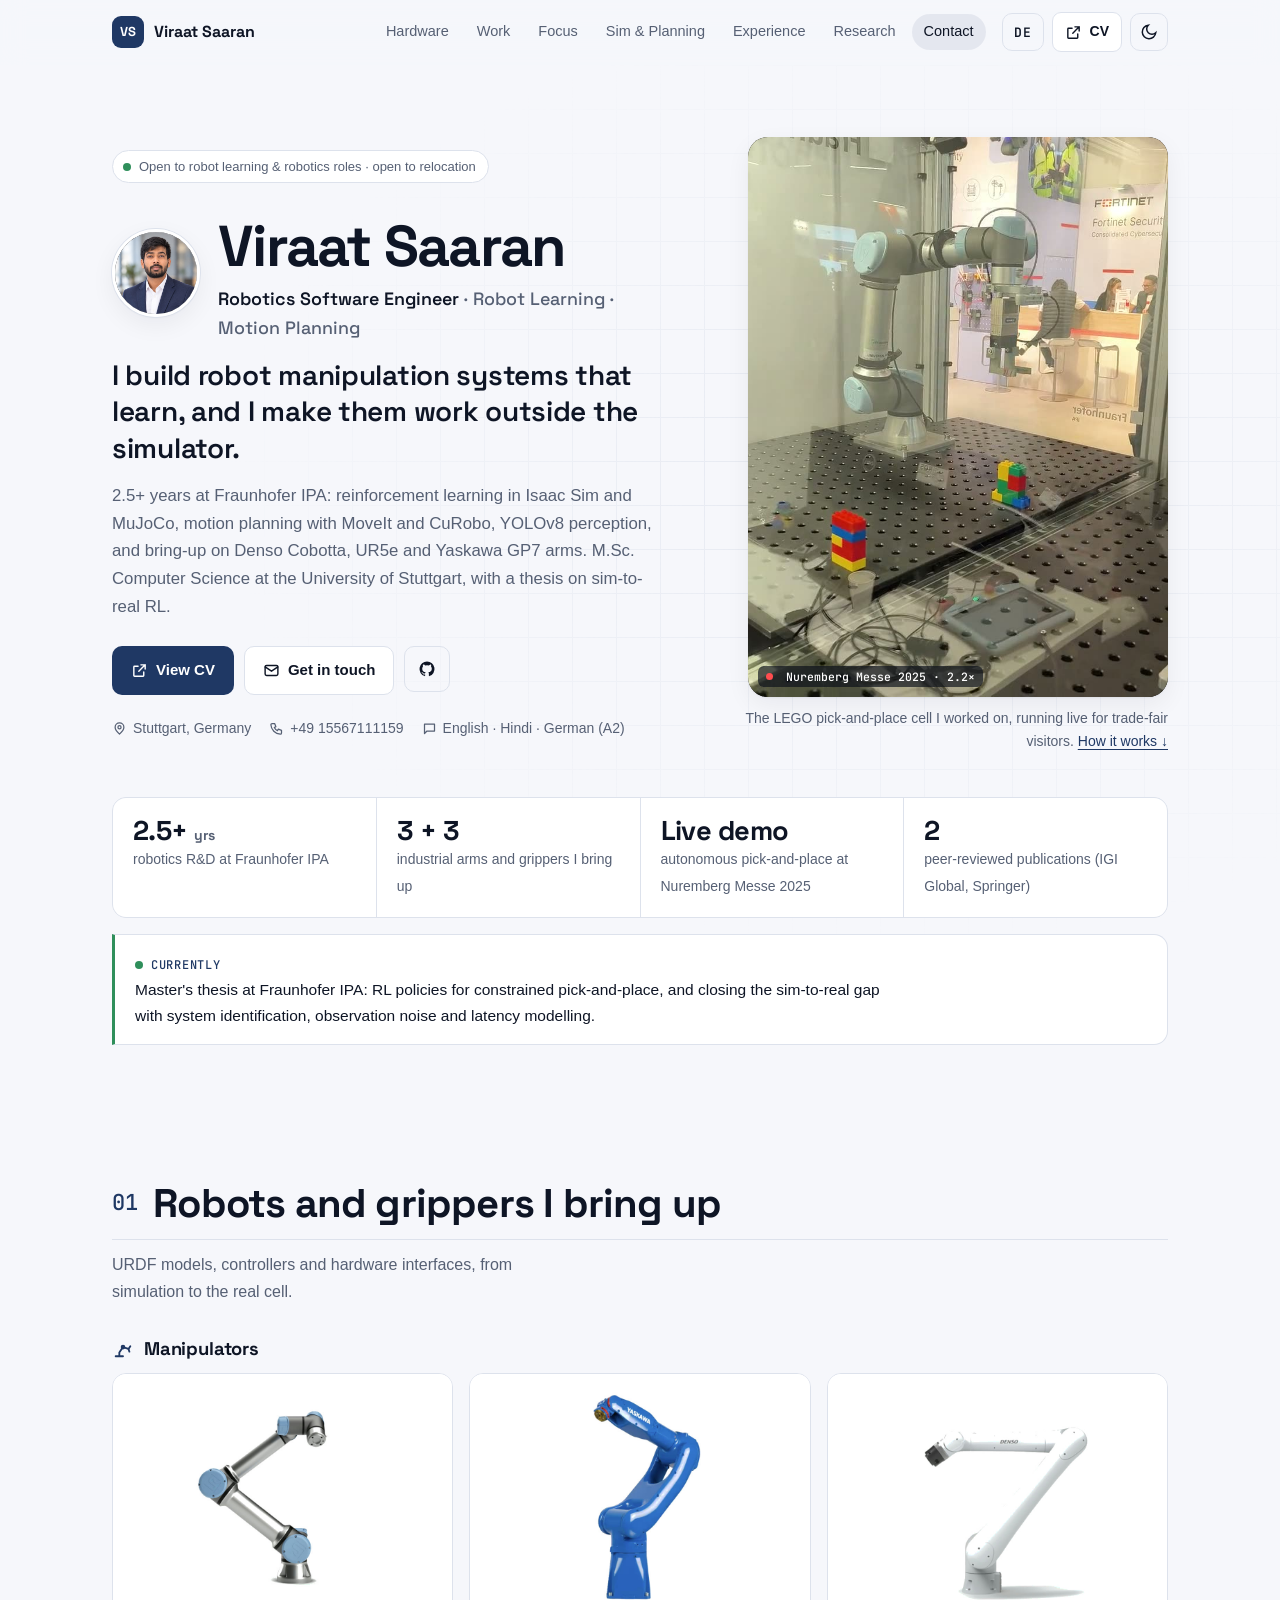
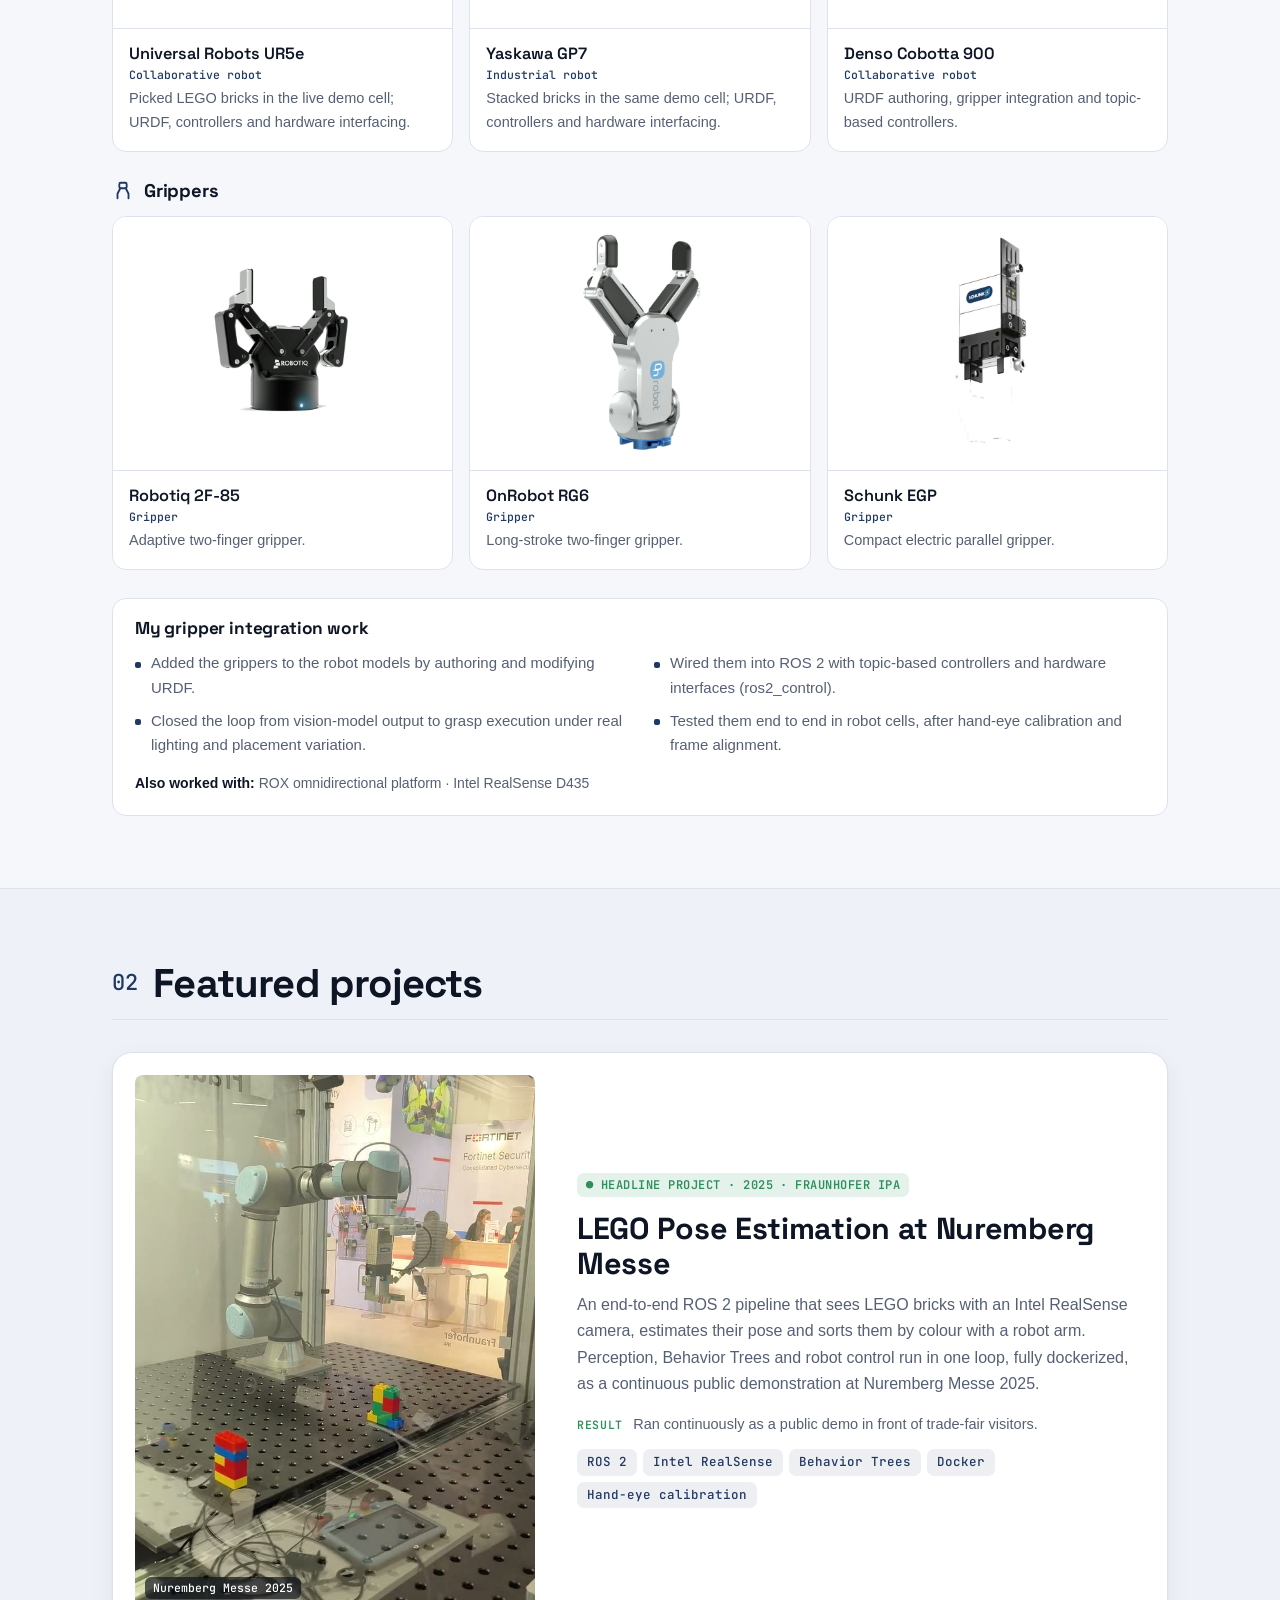
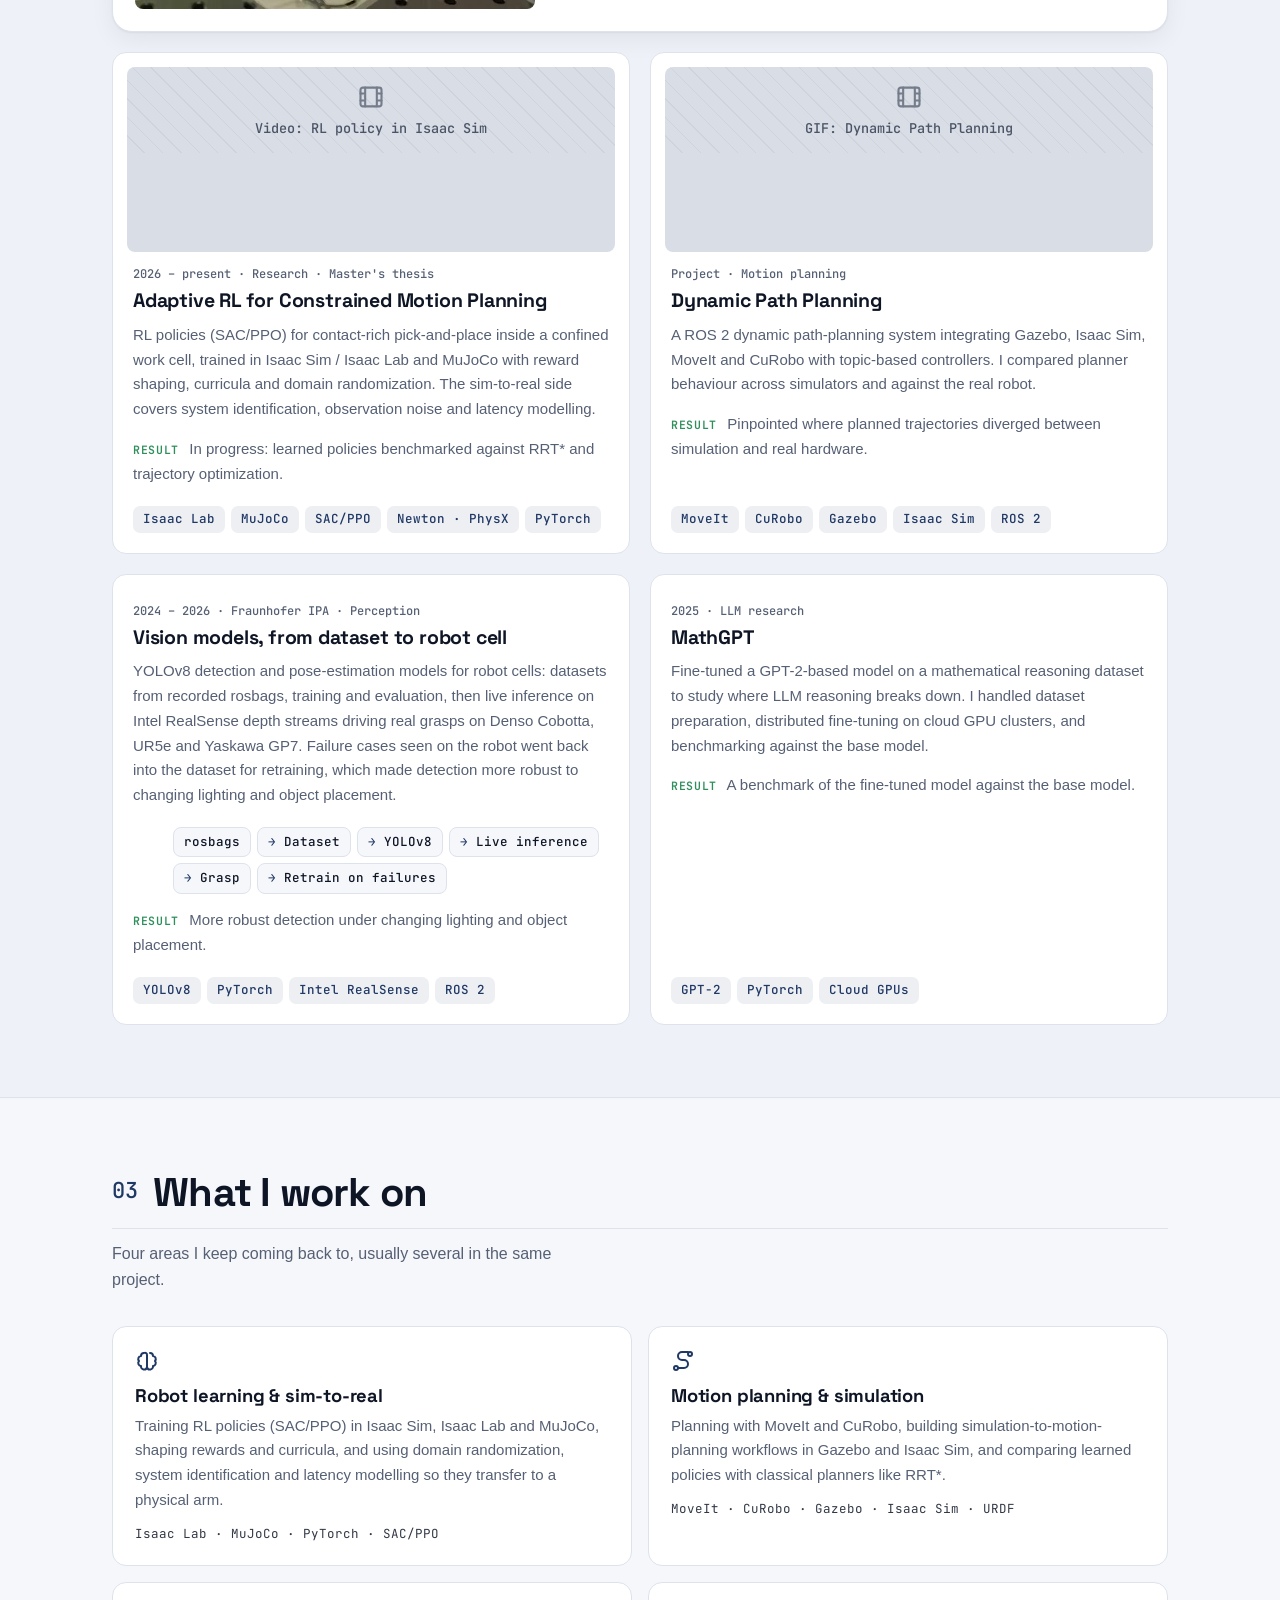
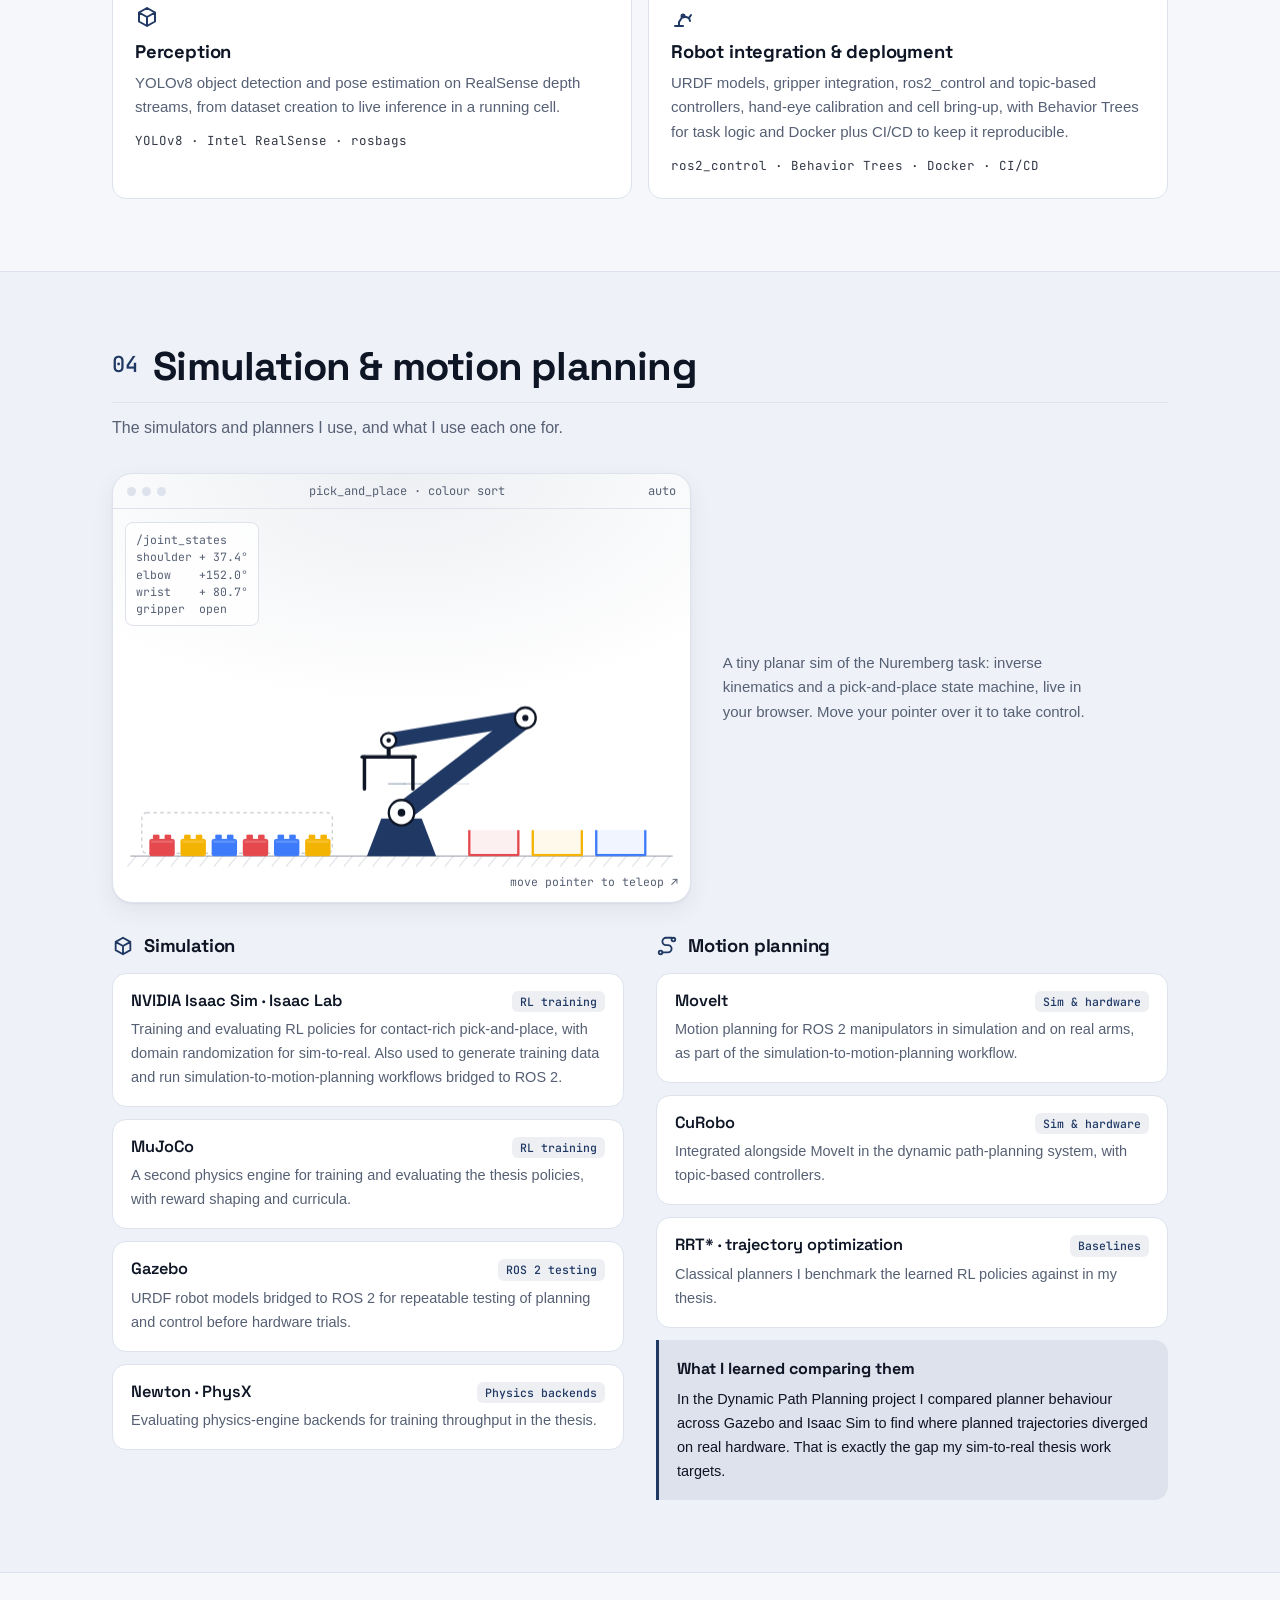
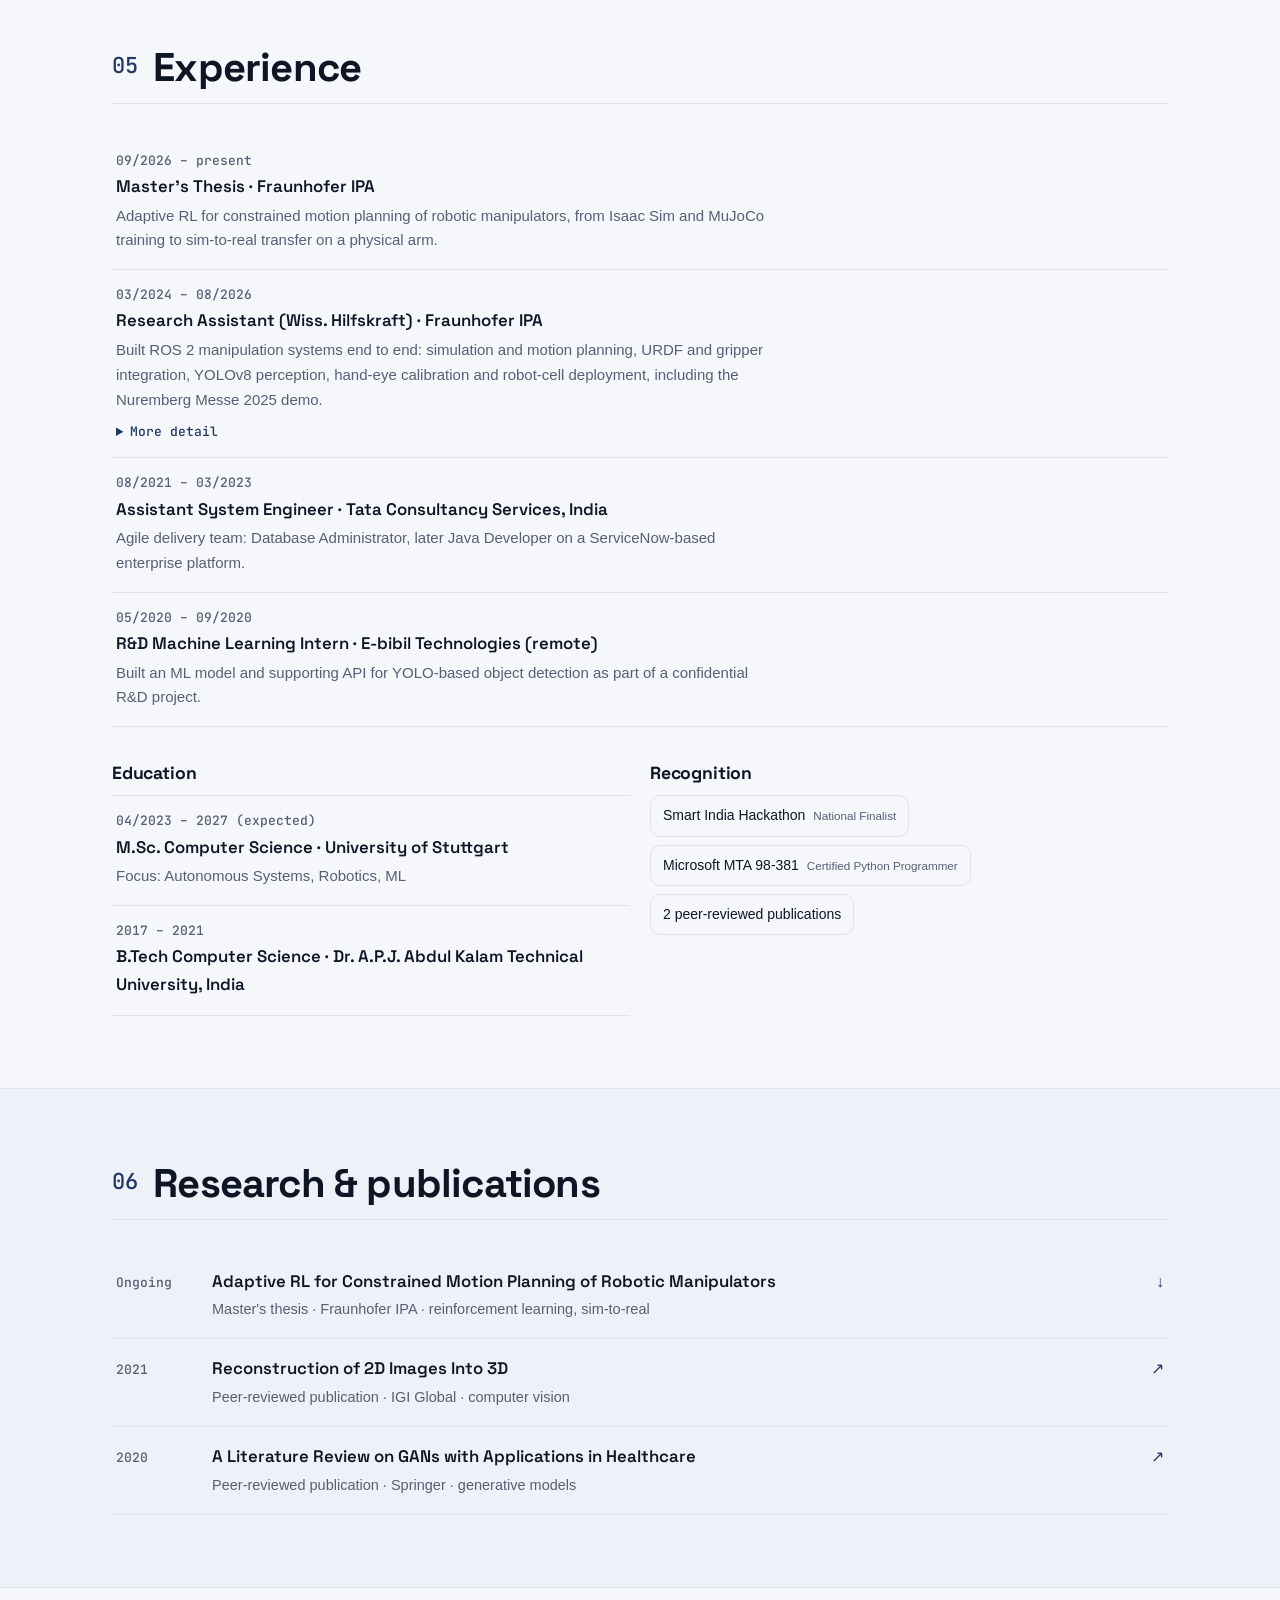
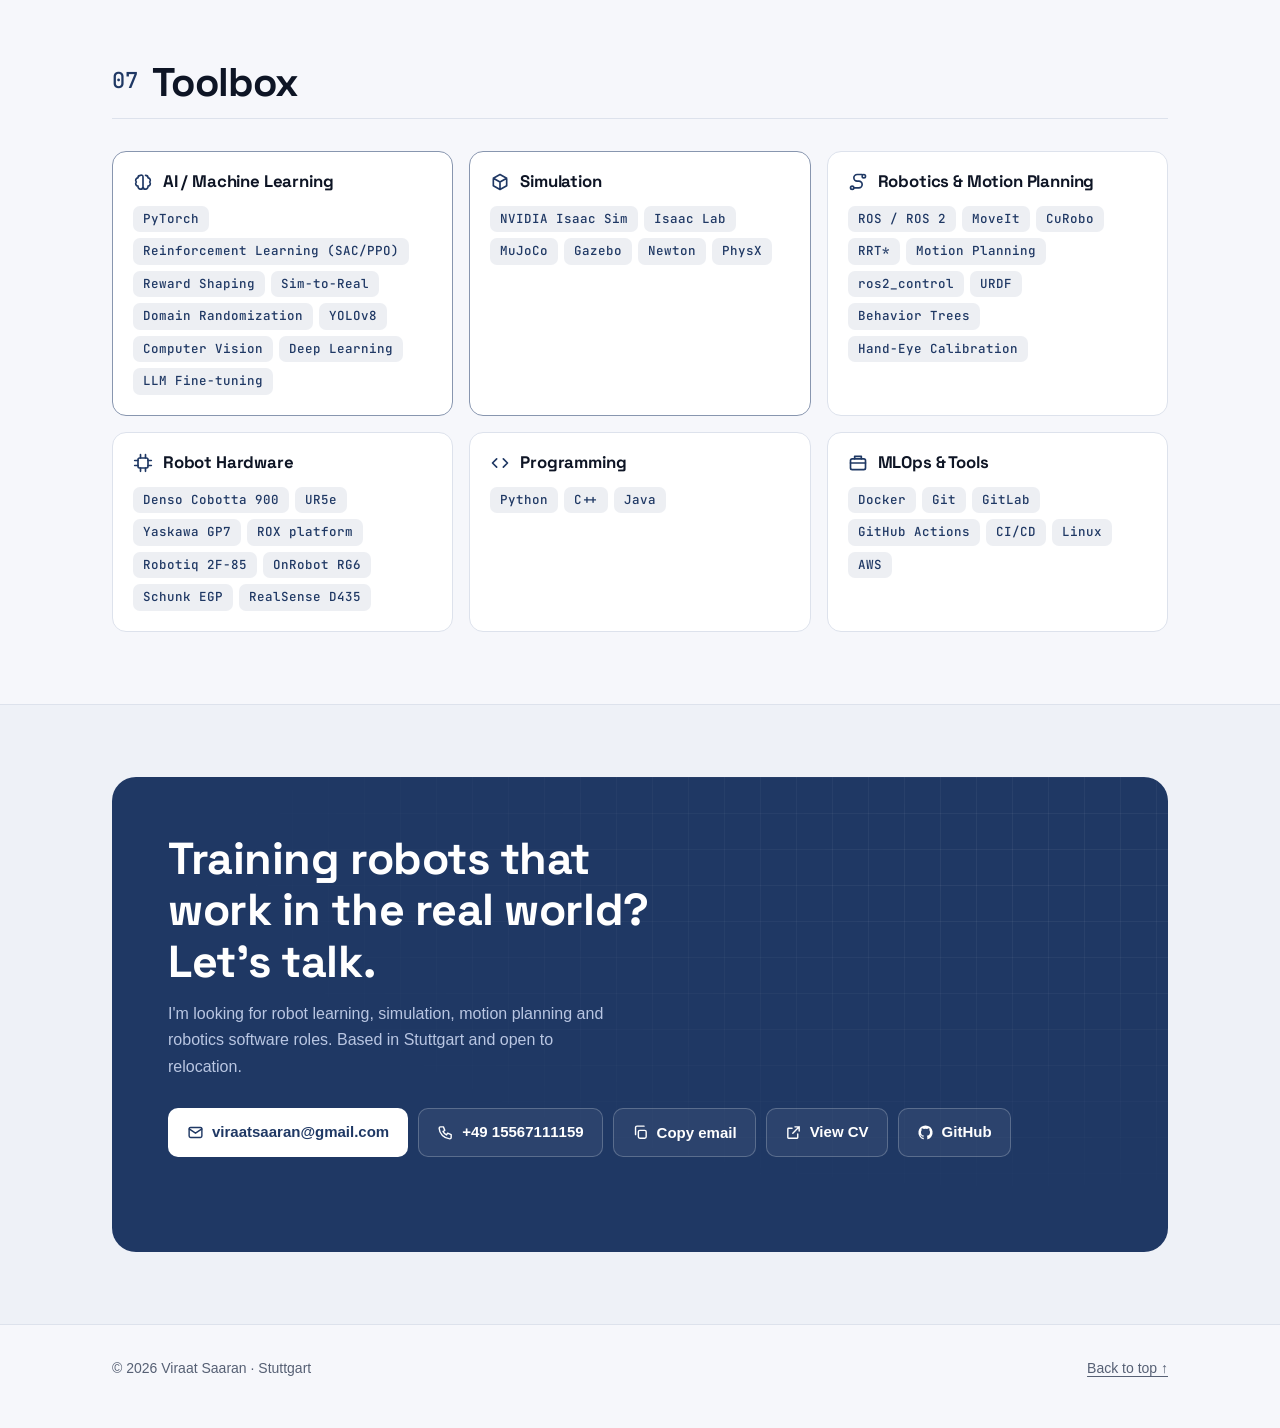
==== commit a2558bd5: "Tab title "Viraat Saaran" with profile-picture favicon - Page title is now just "Viraat Saaran" (Eng" ====
--- a/index.html
+++ b/index.html
@@ -3,7 +3,7 @@
 <head>
   <meta charset="utf-8">
   <meta name="viewport" content="width=device-width, initial-scale=1">
-  <title>Viraat Saaran — Robotics Software Engineer (Reinforcement Learning · Sim2Real · Motion Planning)</title>
+  <title>Viraat Saaran</title>
   <meta name="description" content="Viraat Saaran — Robotics Software Engineer in Stuttgart. 2.5+ years at Fraunhofer IPA taking models from dataset to deployed robot: reinforcement learning in Isaac Sim and MuJoCo, sim-to-real, YOLOv8 perception, and the ROS 2 manipulation systems they run on.">
   <meta name="author" content="Viraat Saaran">
   <meta name="theme-color" content="#1F3864">
@@ -20,8 +20,9 @@
   <meta property="profile:last_name" content="Saaran">
   <meta name="twitter:card" content="summary">
 
-  <link rel="icon" href="assets/img/favicon.svg" type="image/svg+xml">
-  <link rel="apple-touch-icon" href="assets/img/viraat.jpg">
+  <link rel="icon" href="assets/img/favicon-32.png" type="image/png" sizes="32x32">
+  <link rel="icon" href="assets/img/favicon-64.png" type="image/png" sizes="64x64">
+  <link rel="apple-touch-icon" href="assets/img/apple-touch-icon.png">
 
   <link rel="preconnect" href="https://fonts.googleapis.com">
   <link rel="preconnect" href="https://fonts.gstatic.com" crossorigin>
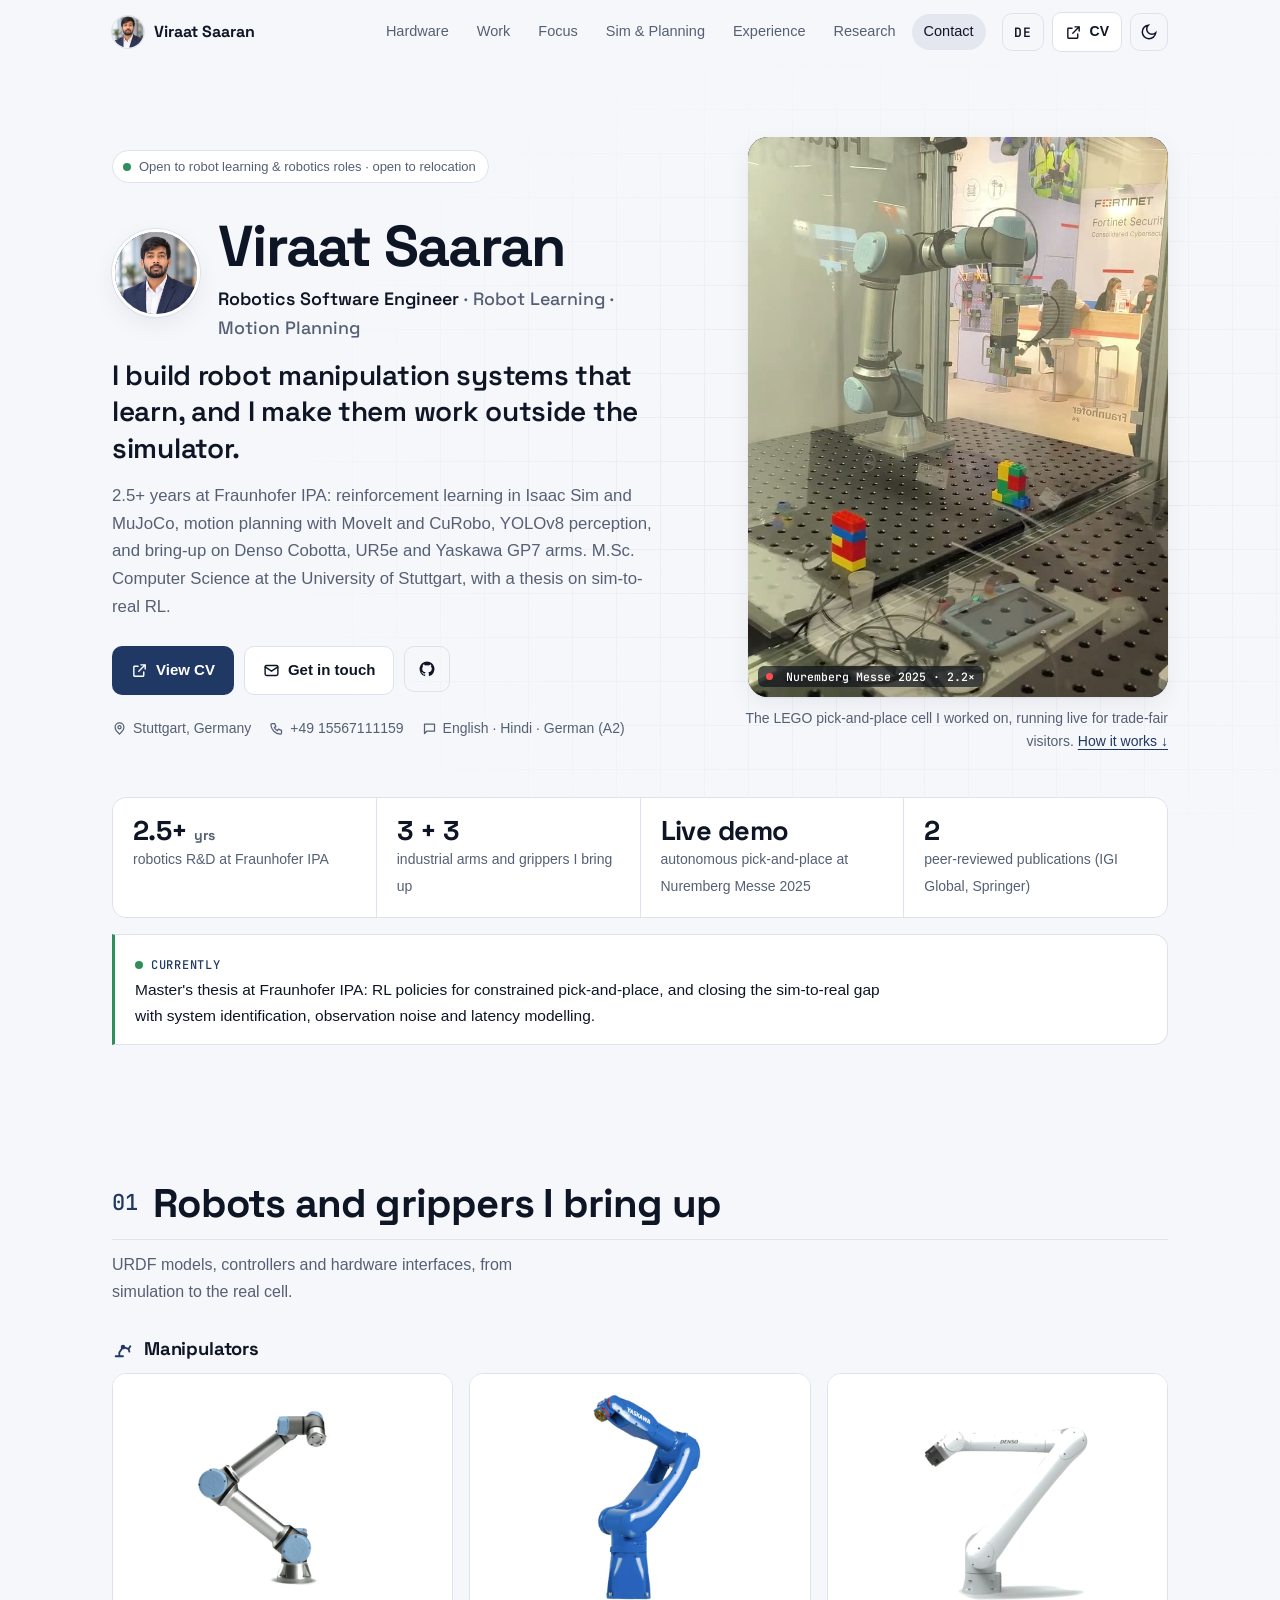
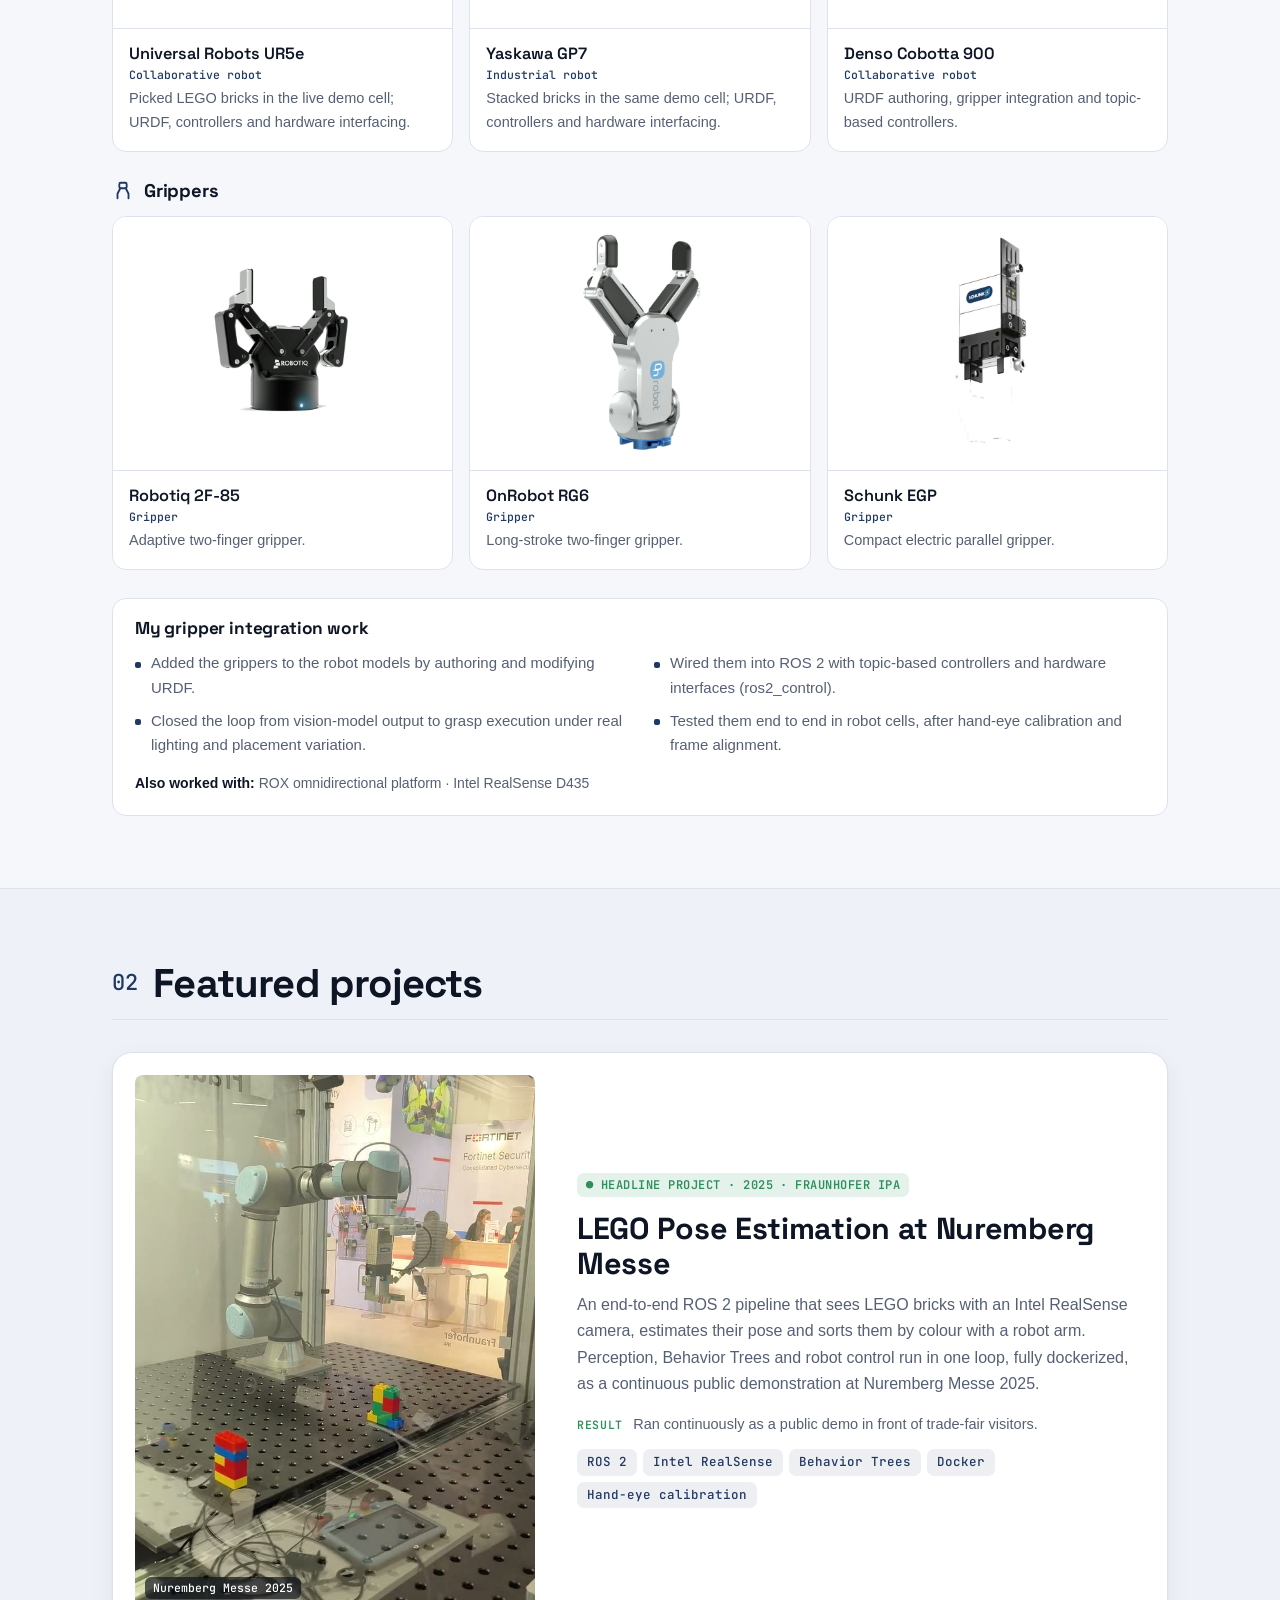
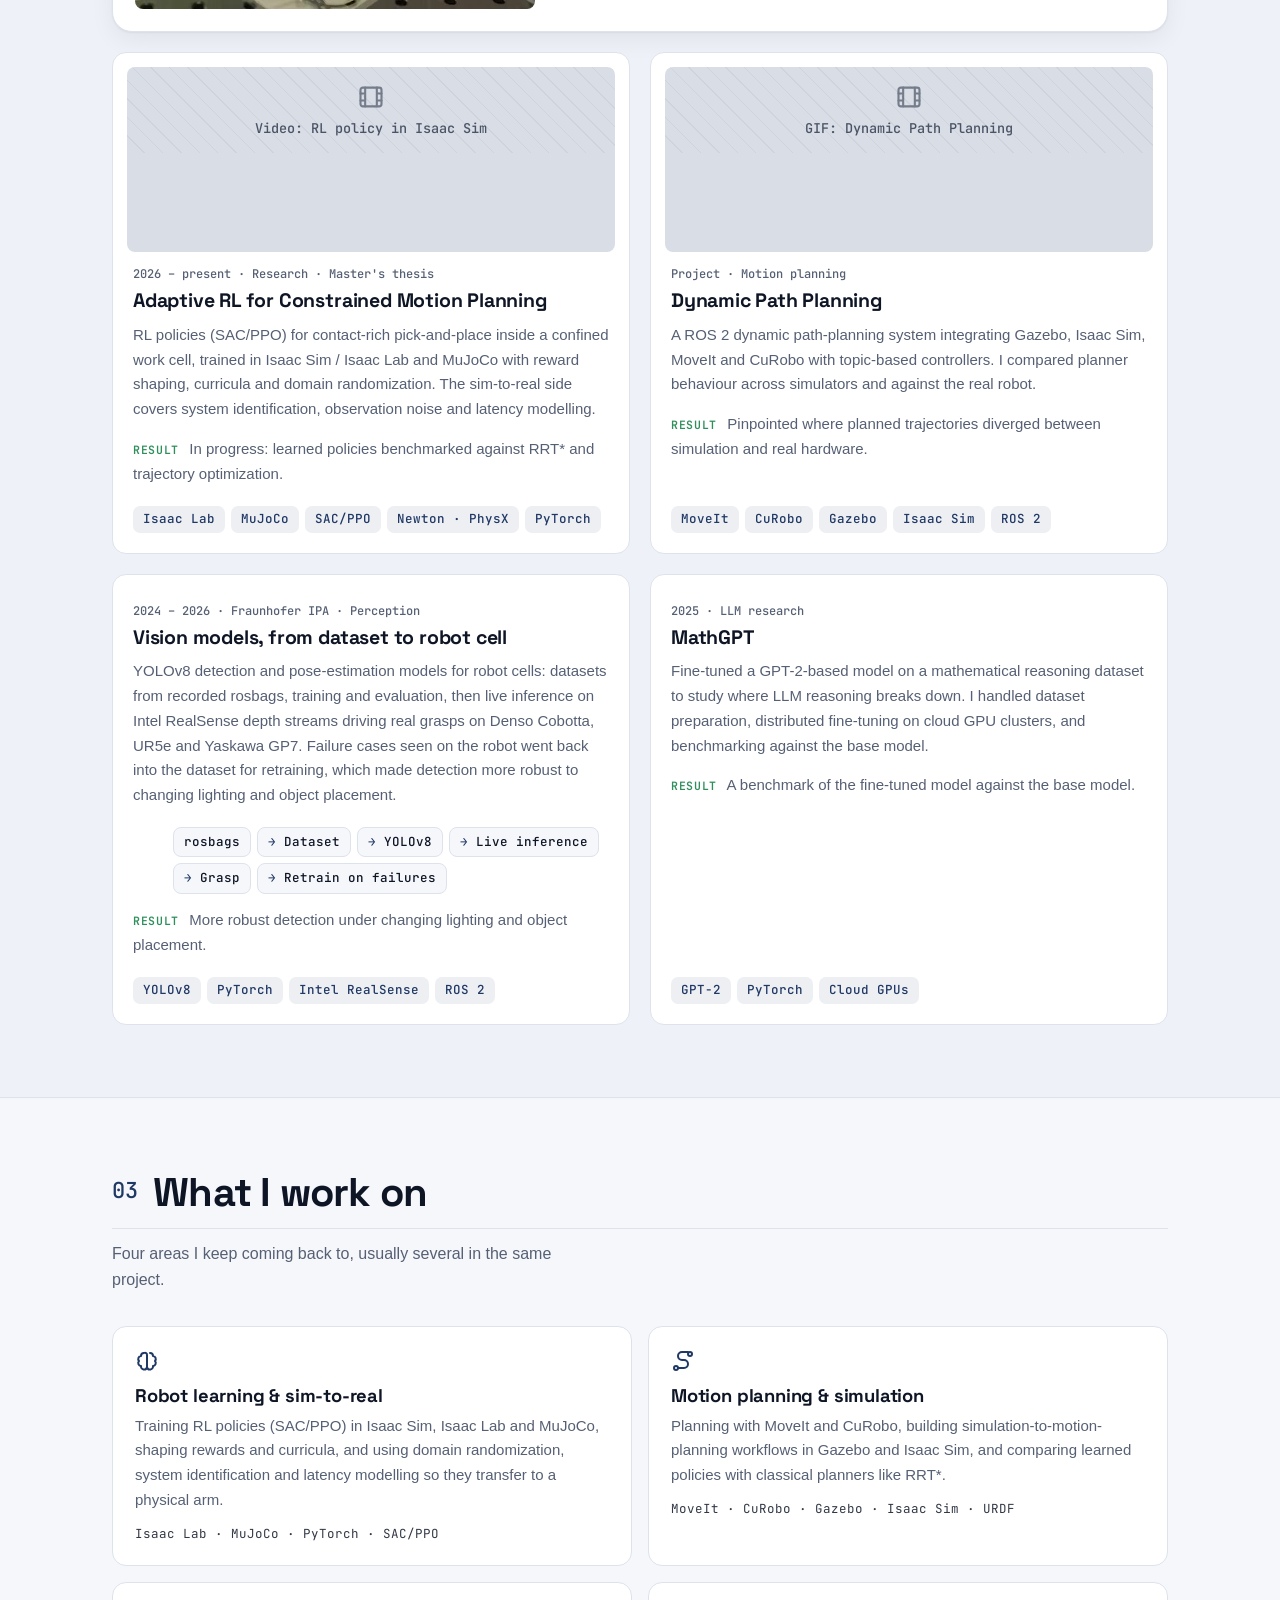
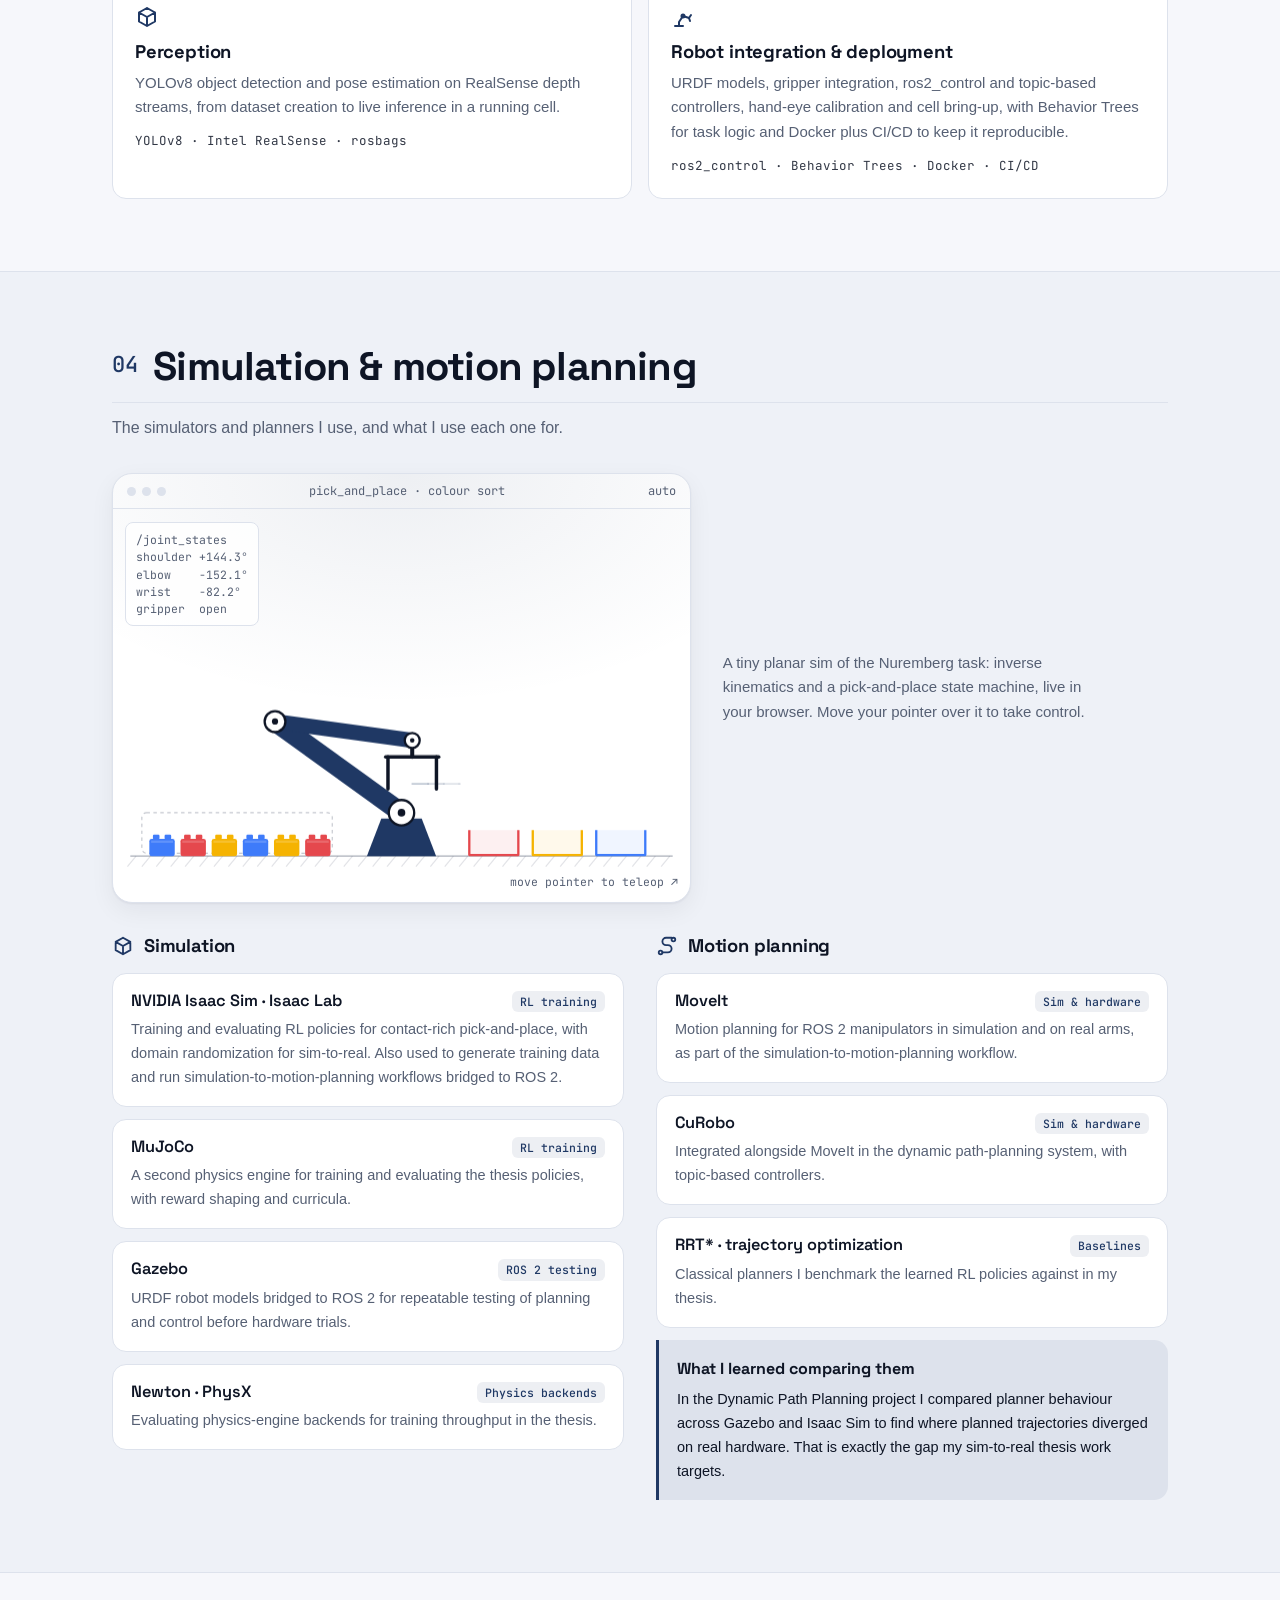
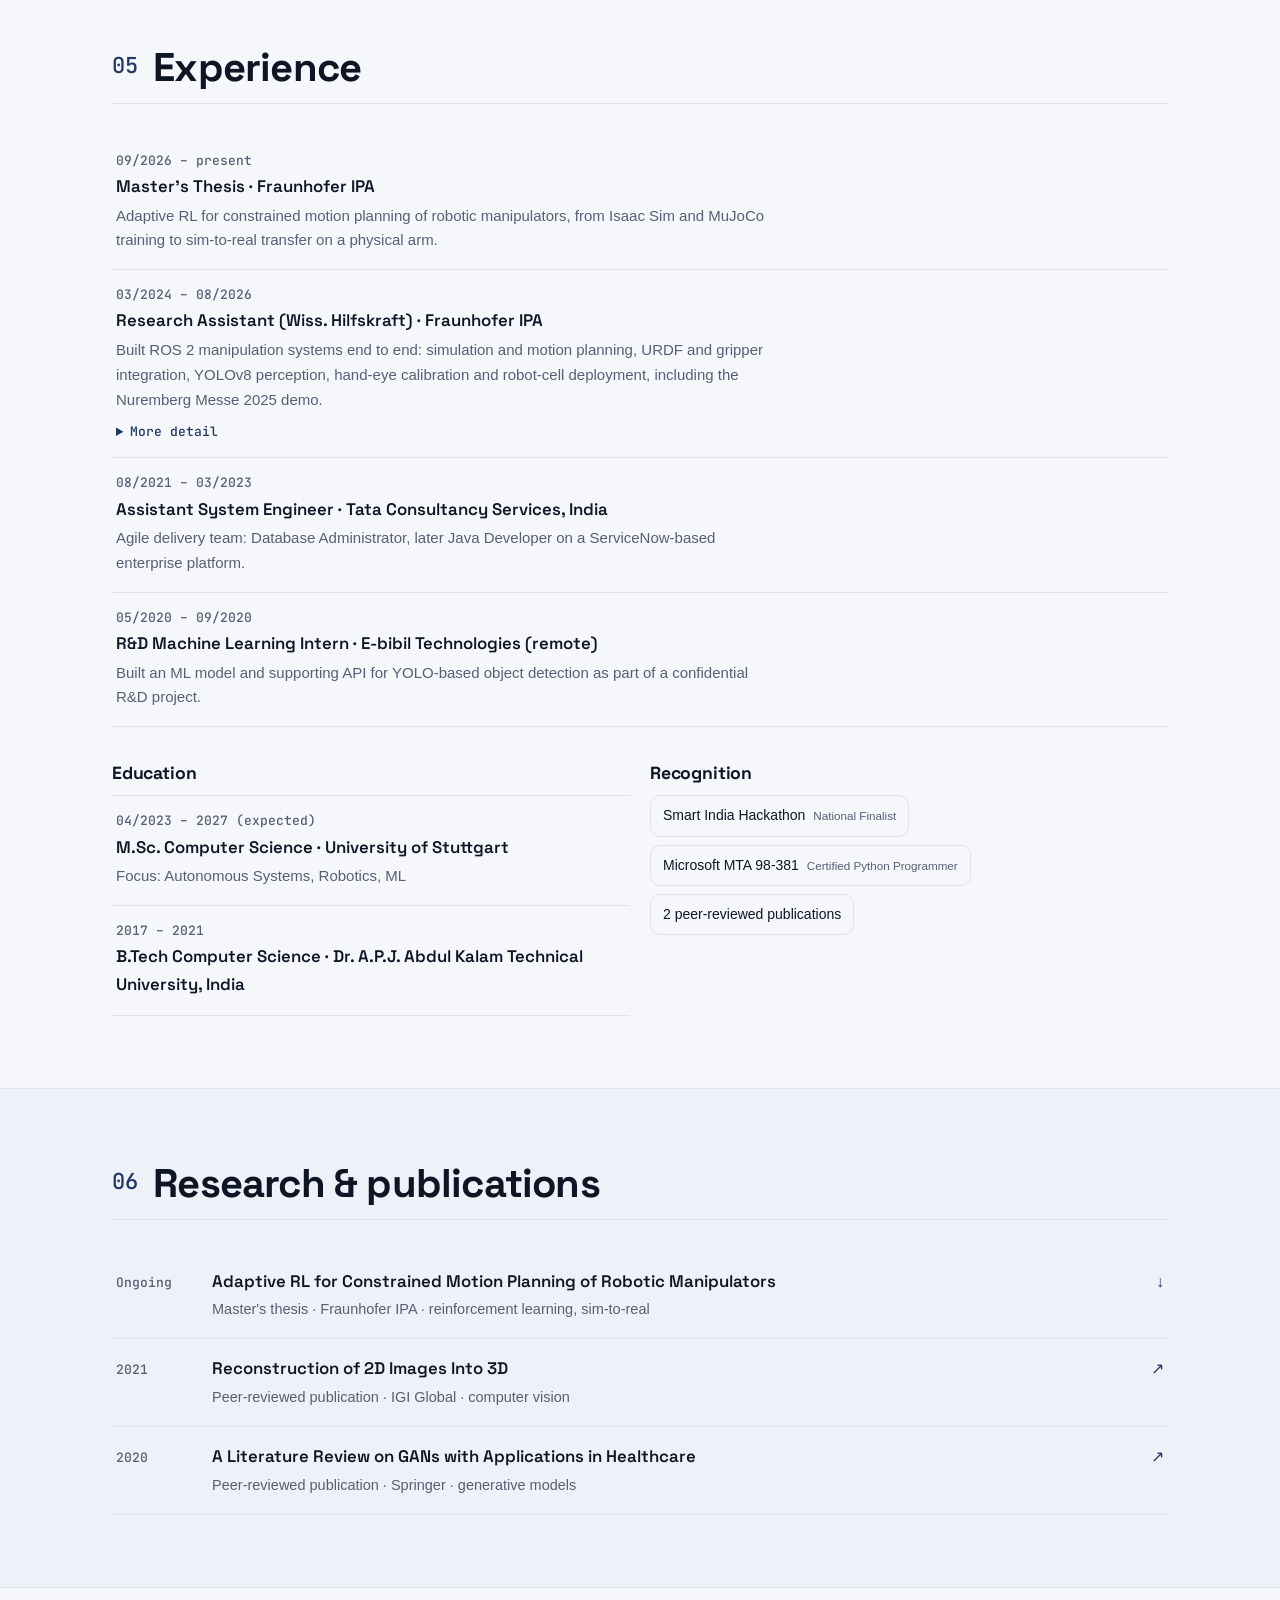
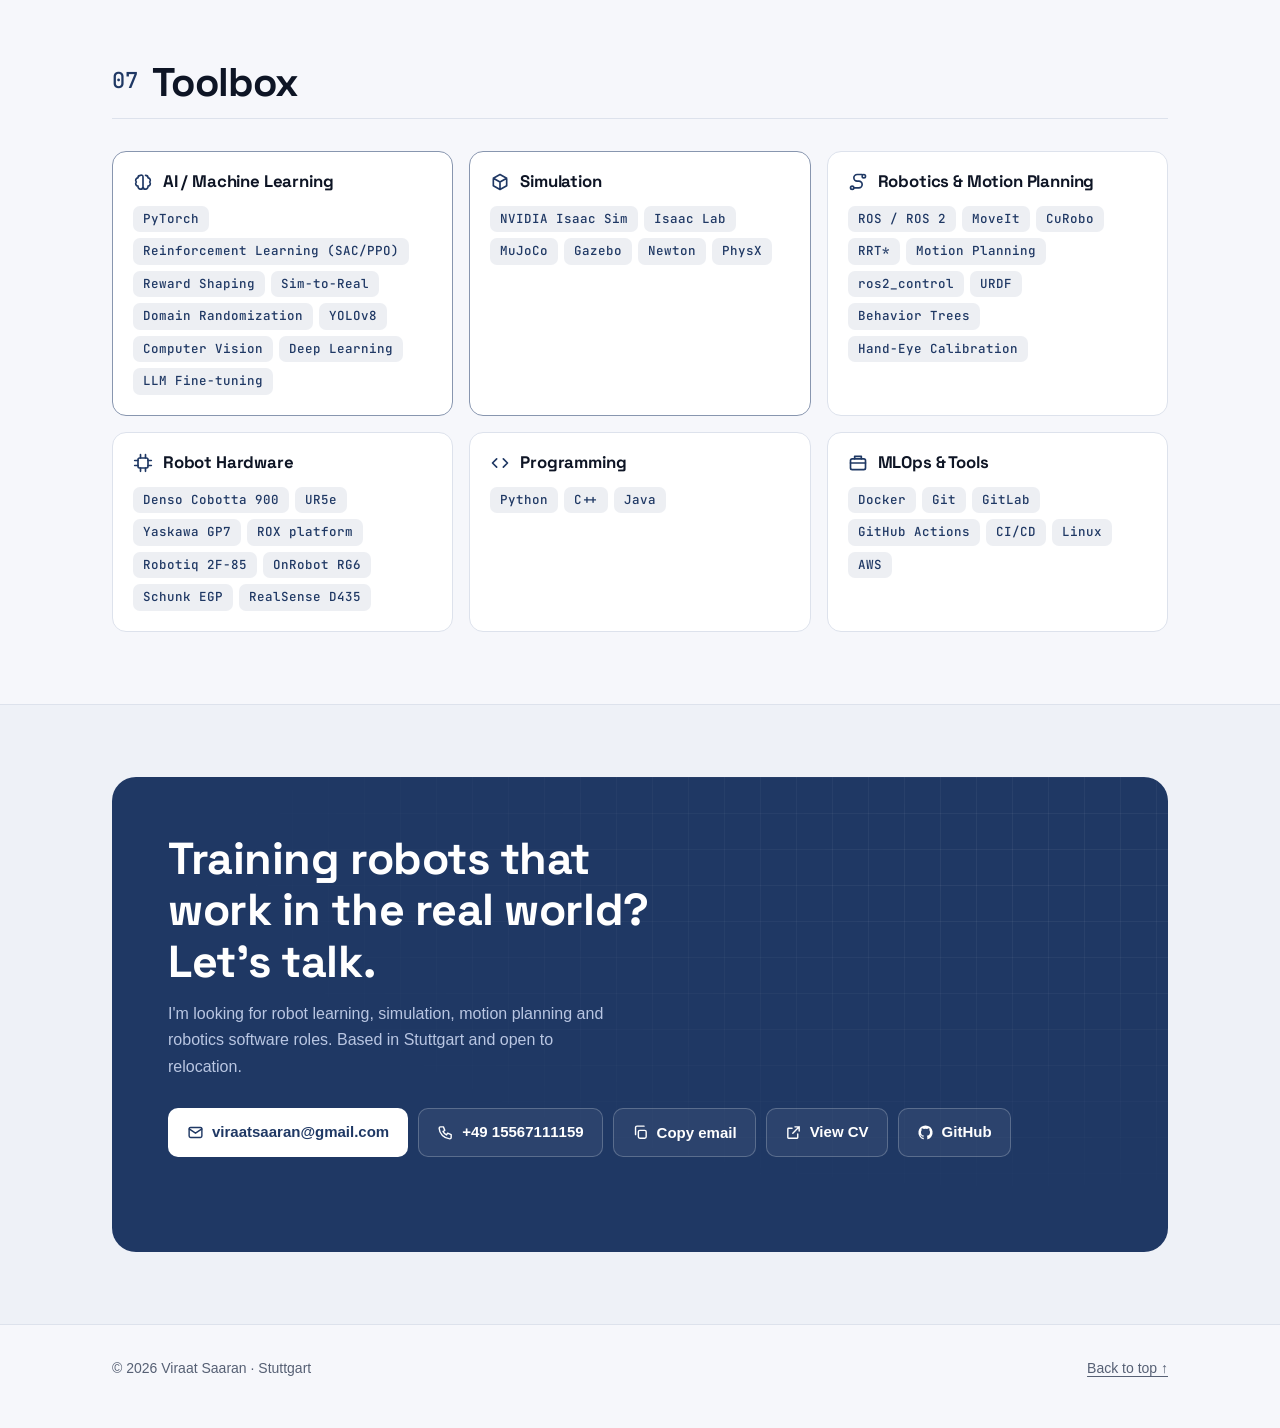
==== commit d419d12f: "Replace "VS" monogram with profile photo; cache-bust favicons - Header brand mark (top-left) now sho" ====
--- a/index.html
+++ b/index.html
@@ -20,9 +20,10 @@
   <meta property="profile:last_name" content="Saaran">
   <meta name="twitter:card" content="summary">
 
-  <link rel="icon" href="assets/img/favicon-32.png" type="image/png" sizes="32x32">
-  <link rel="icon" href="assets/img/favicon-64.png" type="image/png" sizes="64x64">
-  <link rel="apple-touch-icon" href="assets/img/apple-touch-icon.png">
+  <link rel="icon" href="assets/img/favicon-32.png?v=2" type="image/png" sizes="32x32">
+  <link rel="icon" href="assets/img/favicon-64.png?v=2" type="image/png" sizes="64x64">
+  <link rel="shortcut icon" href="favicon.ico?v=2">
+  <link rel="apple-touch-icon" href="assets/img/apple-touch-icon.png?v=2">
 
   <link rel="preconnect" href="https://fonts.googleapis.com">
   <link rel="preconnect" href="https://fonts.gstatic.com" crossorigin>
@@ -97,7 +98,7 @@
   <header class="site-header">
     <nav class="container nav" aria-label="Main">
       <a class="brand" href="#top" aria-label="Viraat Saaran, back to top">
-        <span class="brand-mark" aria-hidden="true">VS</span>
+        <img class="brand-mark" src="assets/img/favicon-64.png" width="32" height="32" alt="" aria-hidden="true">
         <span>Viraat Saaran</span>
       </a>
       <ul class="nav-links" id="nav-links">
--- a/assets/css/style.css
+++ b/assets/css/style.css
@@ -128,8 +128,8 @@
   font-family: var(--font-head); font-weight: 700; color: var(--text); text-decoration: none; white-space: nowrap;
 }
 .brand-mark {
-  display: grid; place-items: center; width: 32px; height: 32px; border-radius: 9px;
-  background: var(--navy); color: #fff; font-size: 13px; letter-spacing: .02em;
+  width: 32px; height: 32px; border-radius: 50%; object-fit: cover; flex: none;
+  box-shadow: 0 0 0 1px var(--line);
 }
 .nav-links { display: flex; gap: 4px; margin-left: auto; list-style: none; }
 .nav-links a {
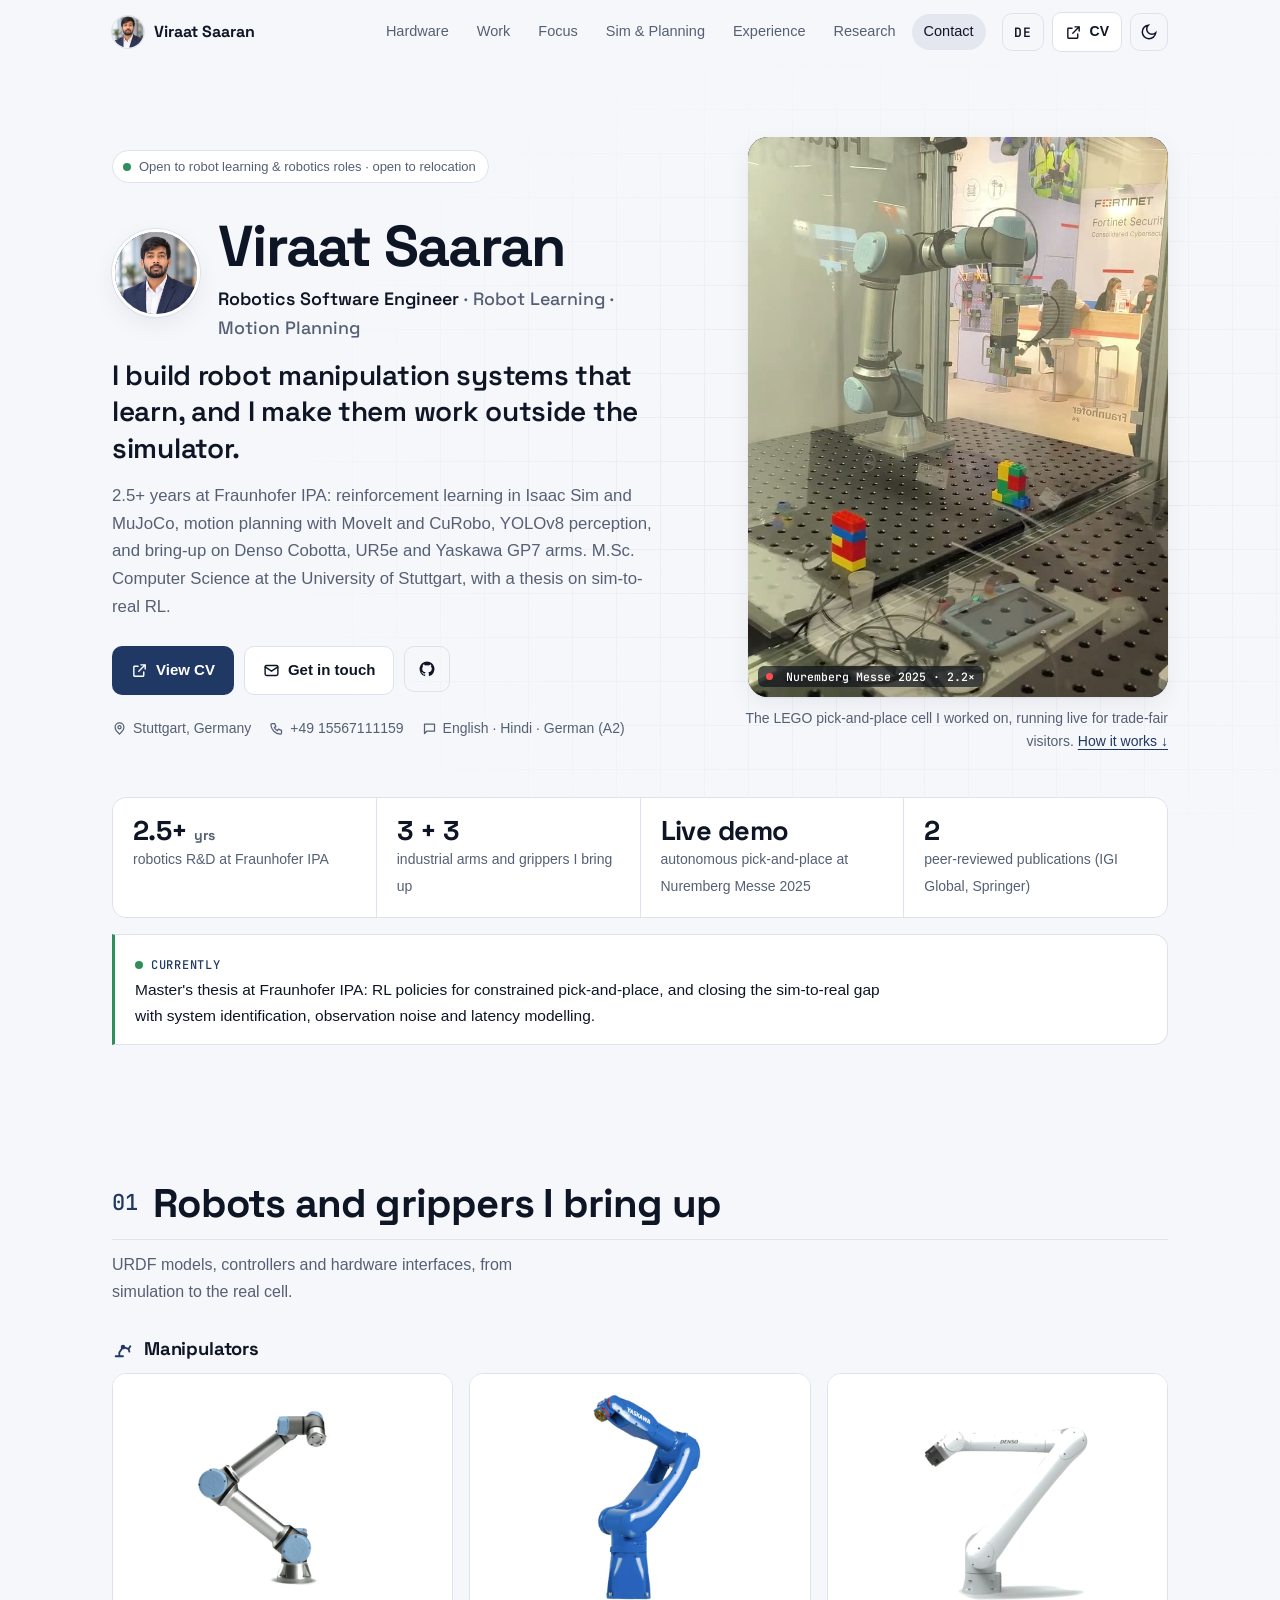
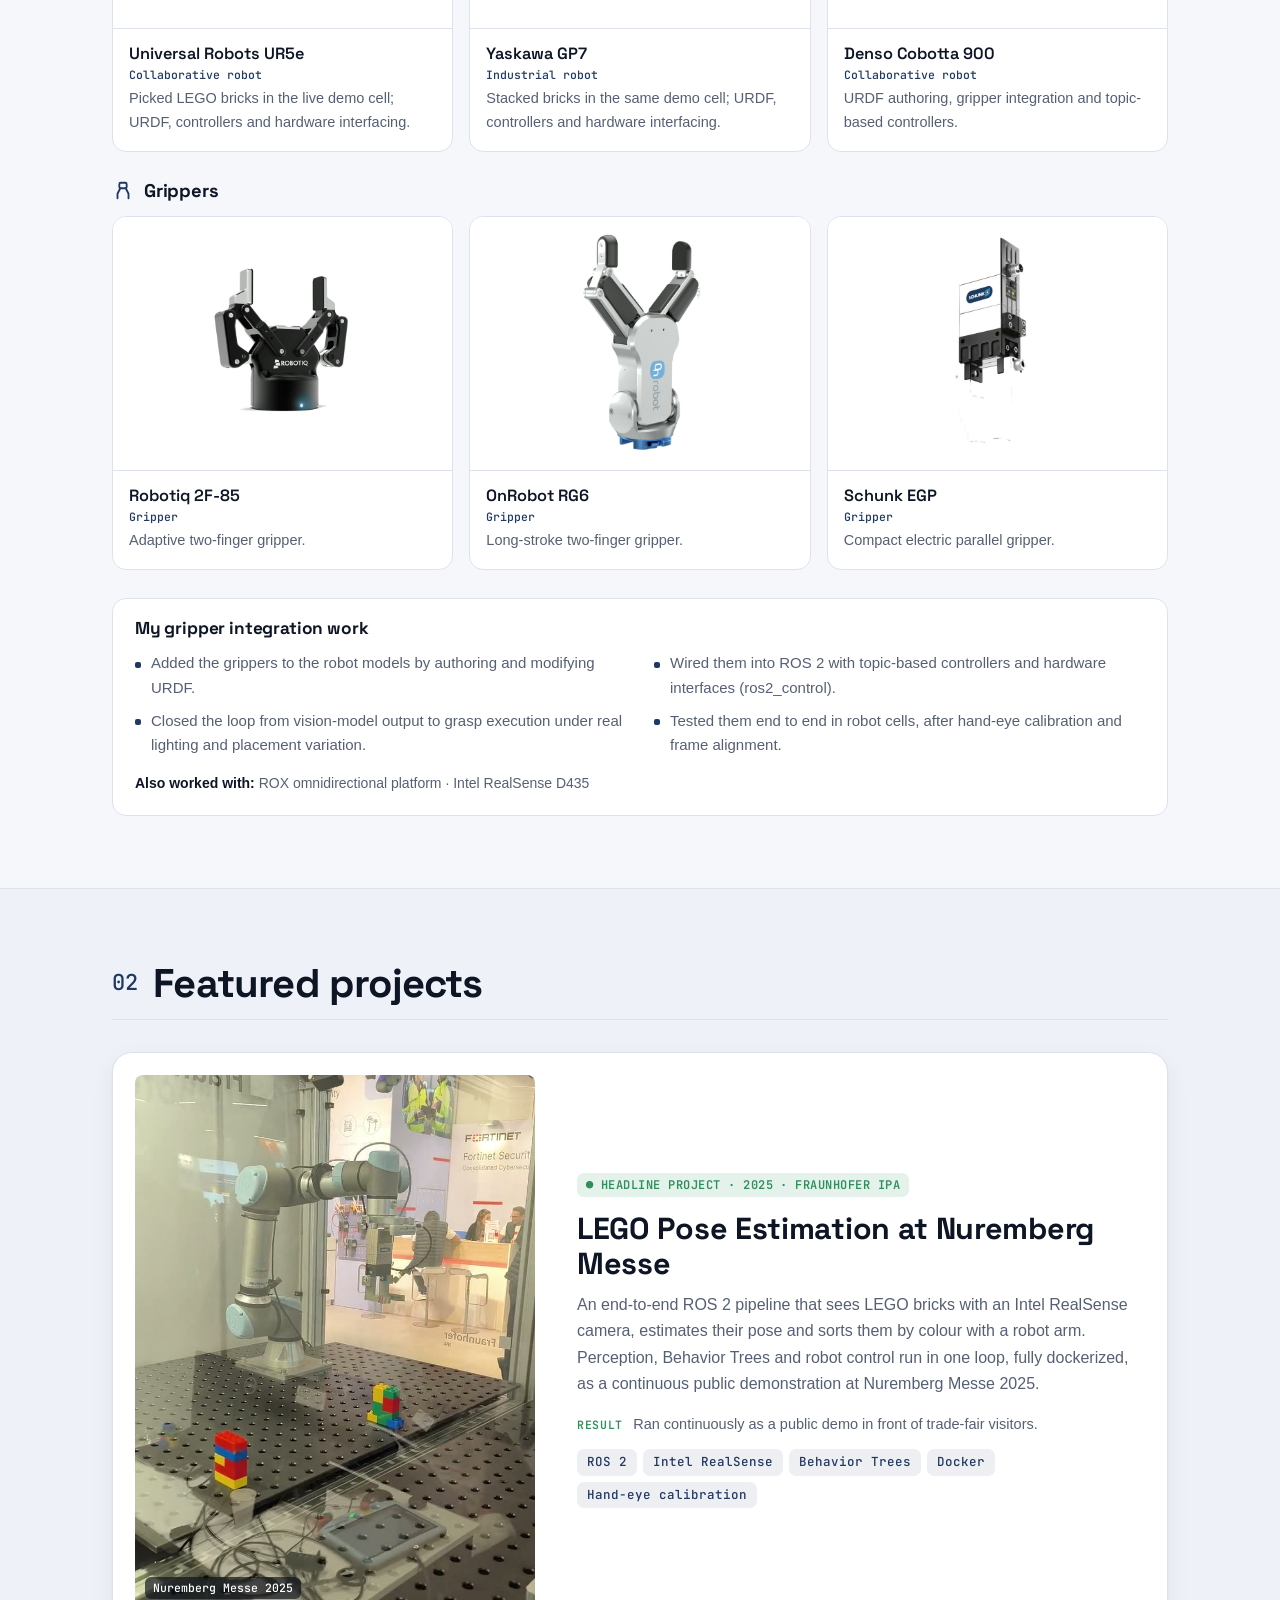
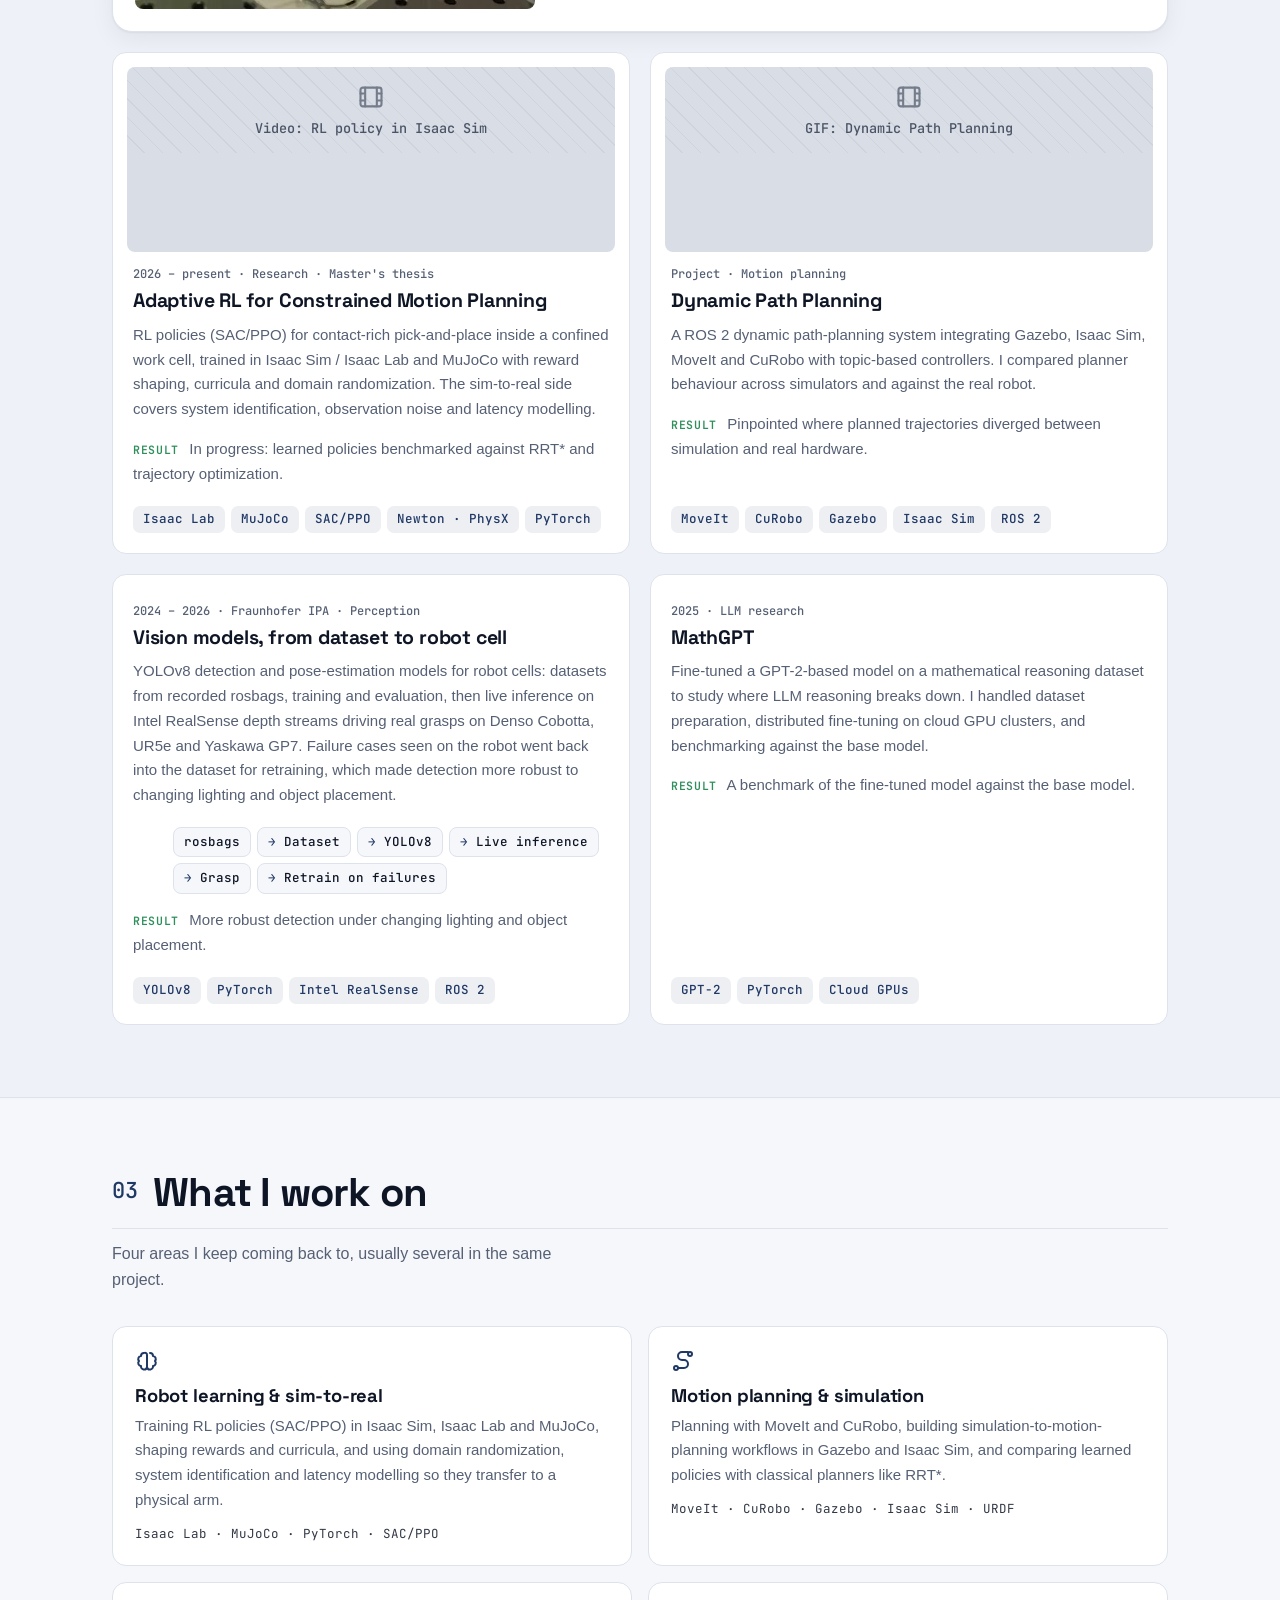
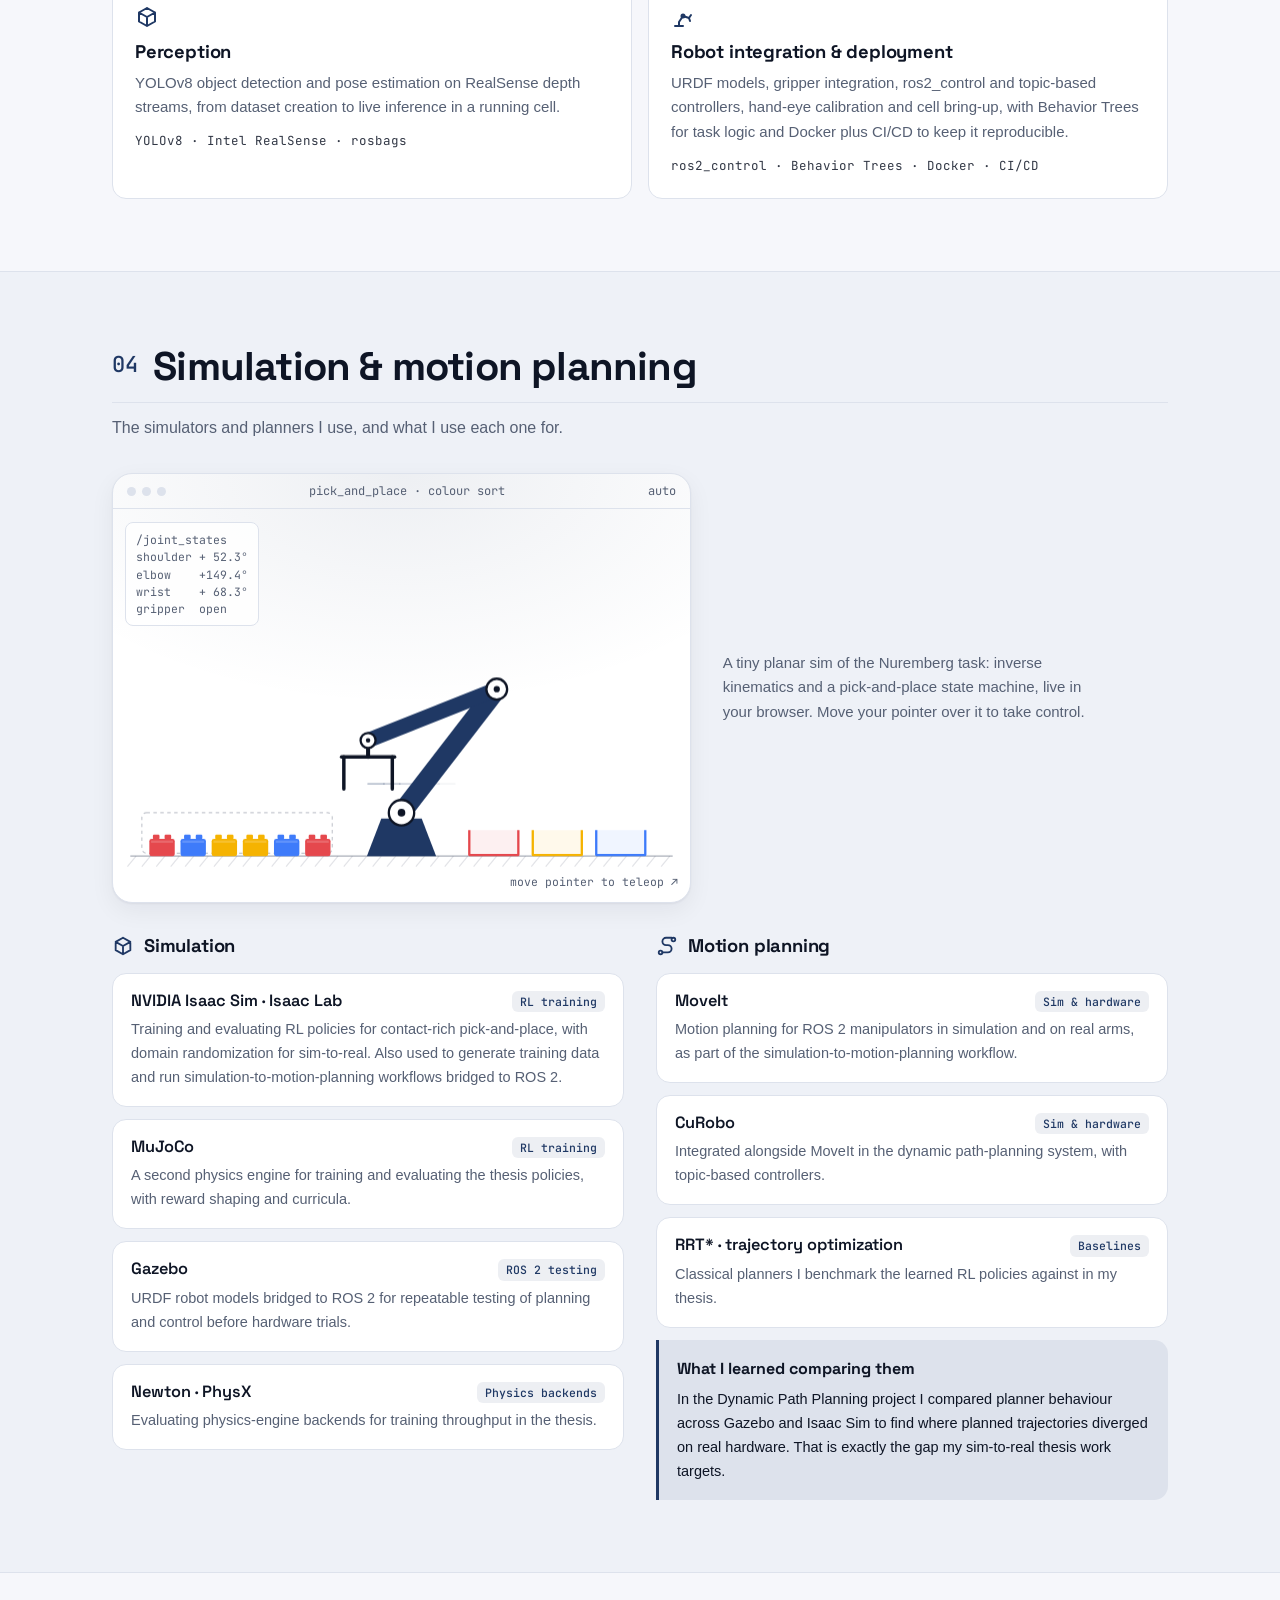
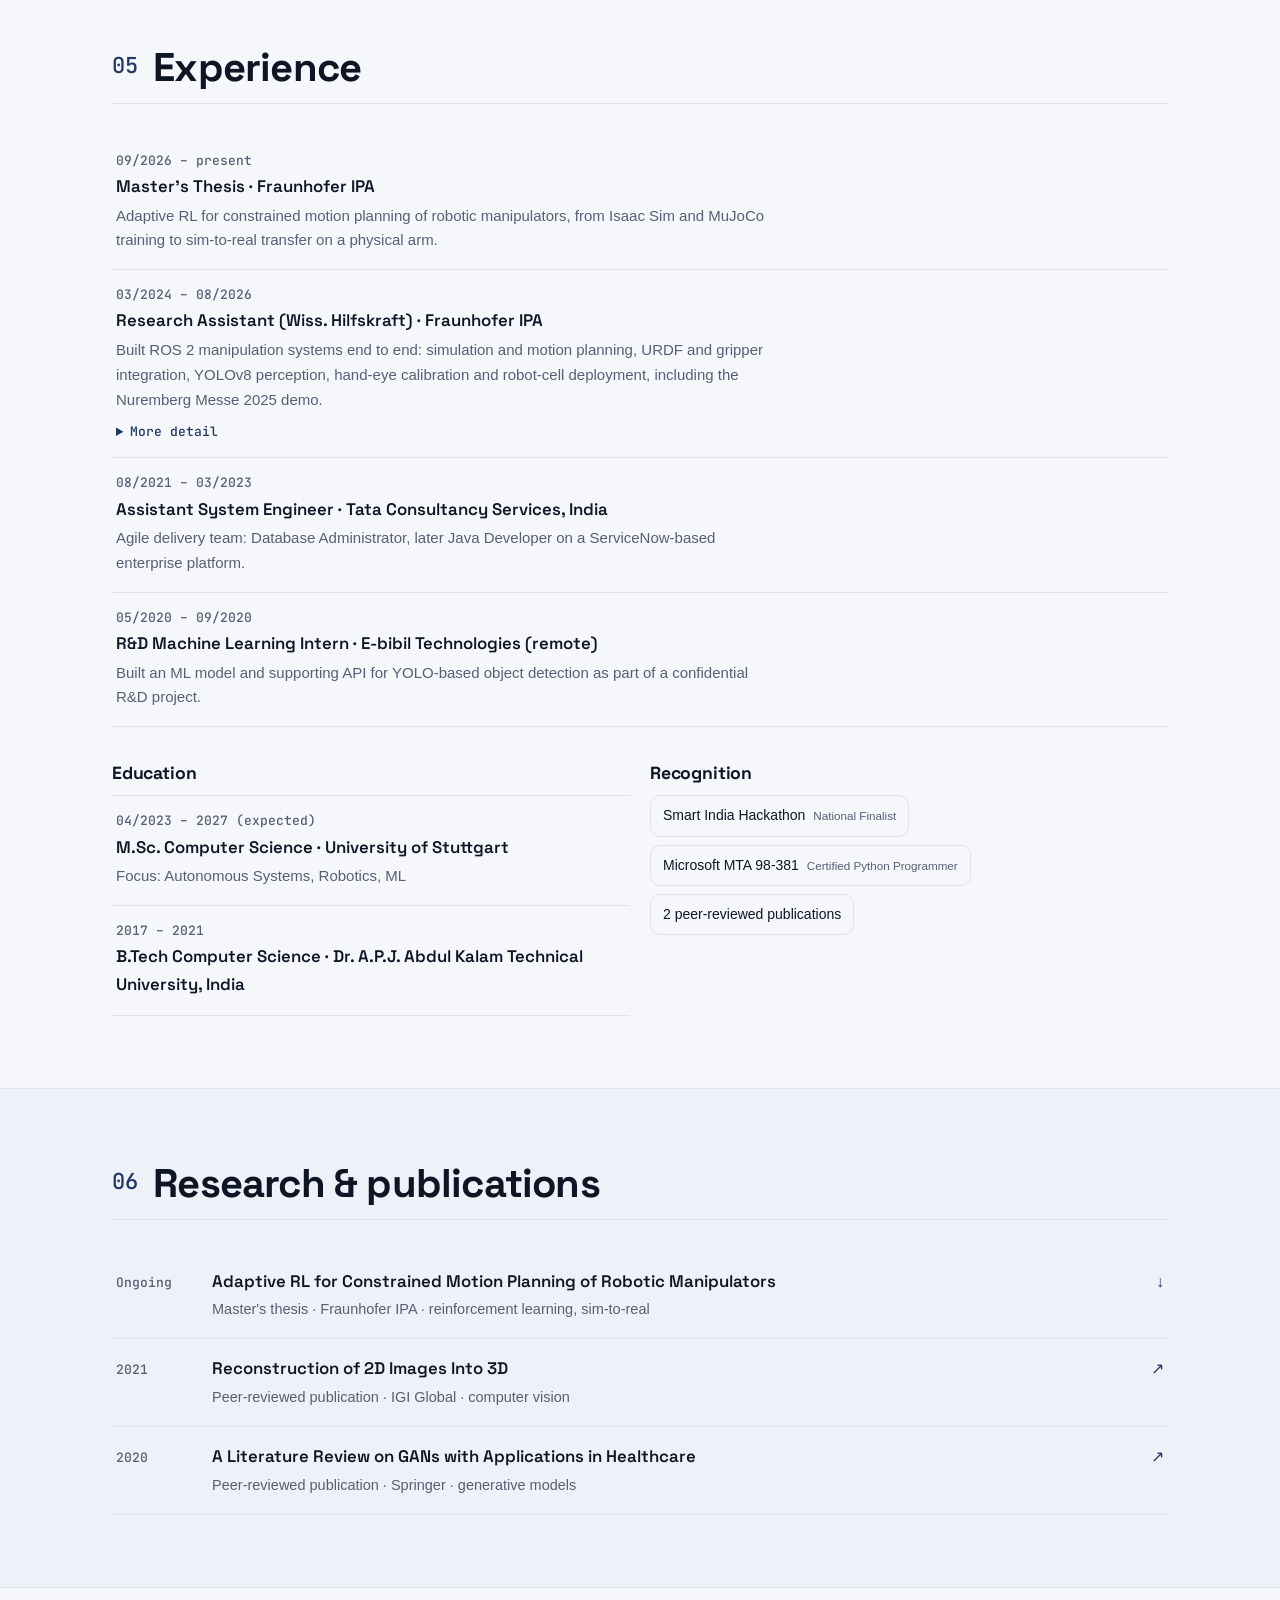
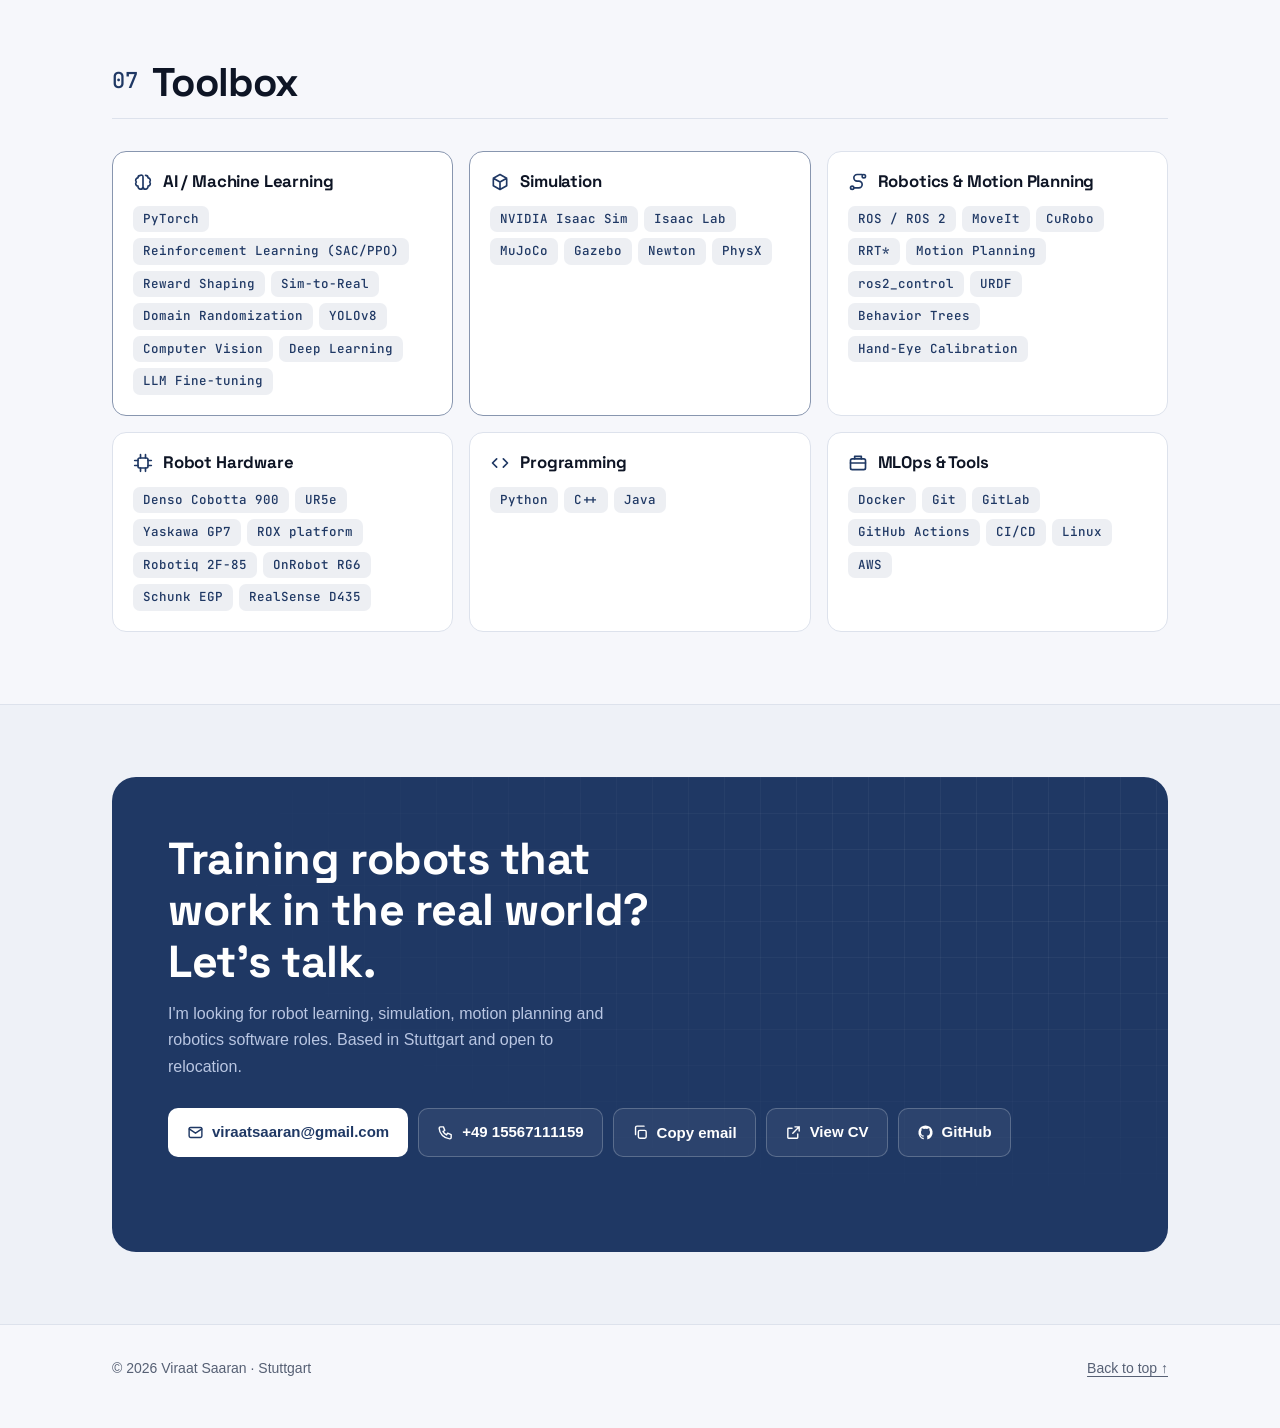
==== commit 16c84fb7: "Rename favicon files so browsers drop the cached "VS" icon Co-Authored-By: Claude Opus 5.5 <noreply@" ====
--- a/index.html
+++ b/index.html
@@ -20,10 +20,10 @@
   <meta property="profile:last_name" content="Saaran">
   <meta name="twitter:card" content="summary">
 
-  <link rel="icon" href="assets/img/favicon-32.png?v=2" type="image/png" sizes="32x32">
-  <link rel="icon" href="assets/img/favicon-64.png?v=2" type="image/png" sizes="64x64">
-  <link rel="shortcut icon" href="favicon.ico?v=2">
-  <link rel="apple-touch-icon" href="assets/img/apple-touch-icon.png?v=2">
+  <link rel="icon" href="assets/img/profile-icon-32.png" type="image/png" sizes="32x32">
+  <link rel="icon" href="assets/img/profile-icon-64.png" type="image/png" sizes="64x64">
+  <link rel="shortcut icon" href="favicon.ico?v=3">
+  <link rel="apple-touch-icon" href="assets/img/profile-icon-180.png">
 
   <link rel="preconnect" href="https://fonts.googleapis.com">
   <link rel="preconnect" href="https://fonts.gstatic.com" crossorigin>
@@ -98,7 +98,7 @@
   <header class="site-header">
     <nav class="container nav" aria-label="Main">
       <a class="brand" href="#top" aria-label="Viraat Saaran, back to top">
-        <img class="brand-mark" src="assets/img/favicon-64.png" width="32" height="32" alt="" aria-hidden="true">
+        <img class="brand-mark" src="assets/img/profile-icon-64.png" width="32" height="32" alt="" aria-hidden="true">
         <span>Viraat Saaran</span>
       </a>
       <ul class="nav-links" id="nav-links">
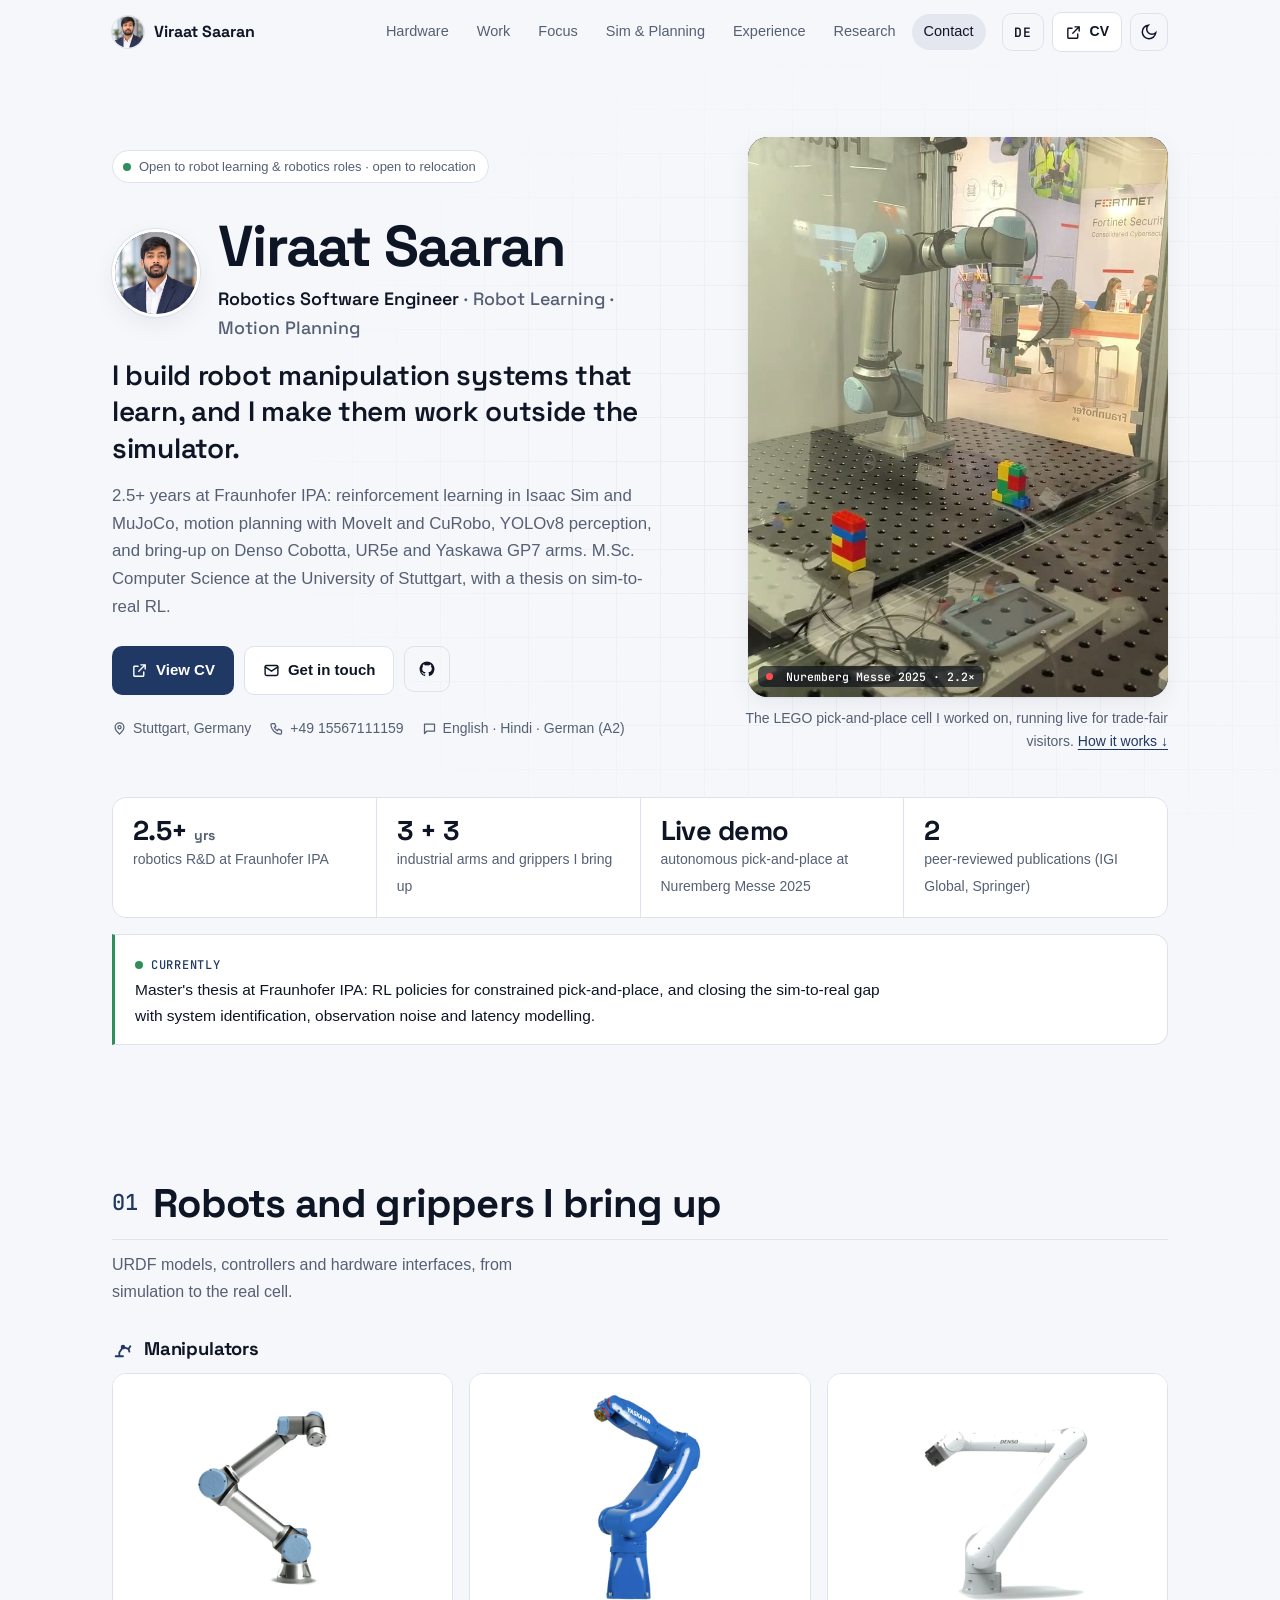
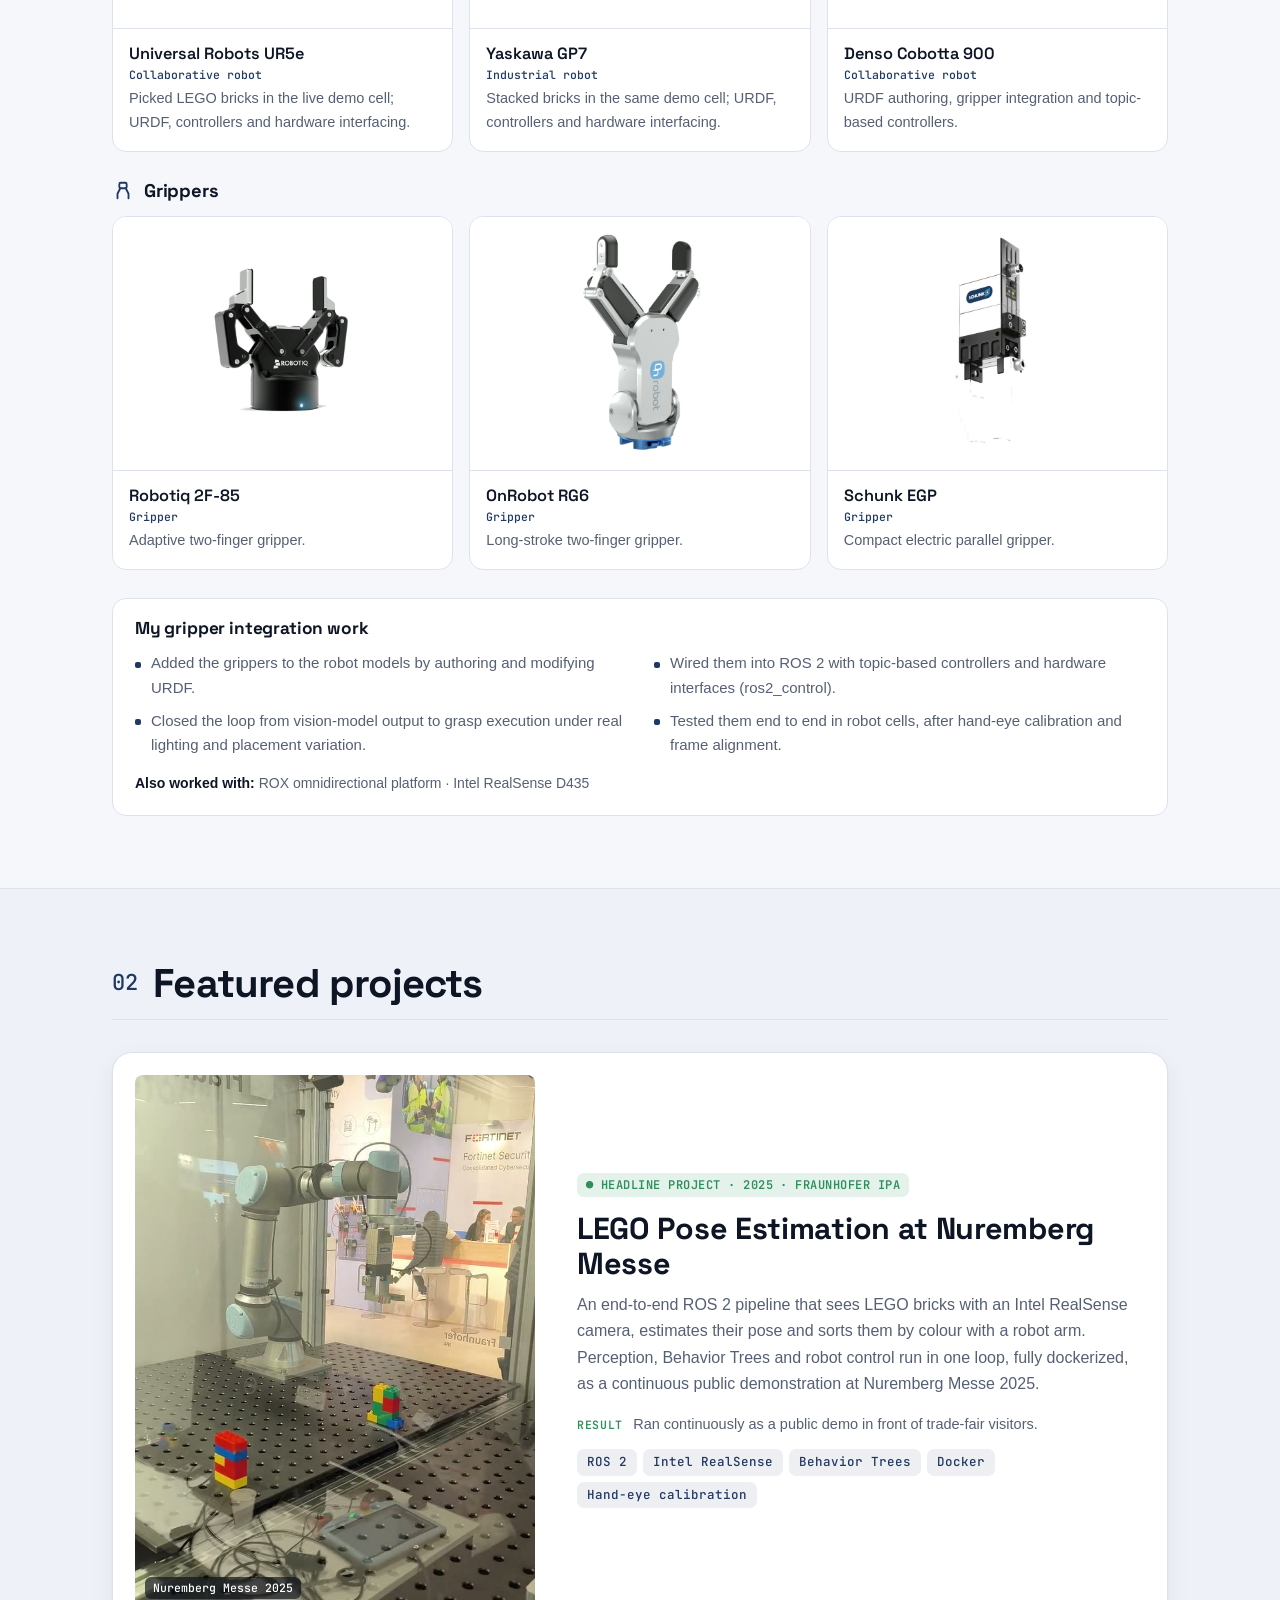
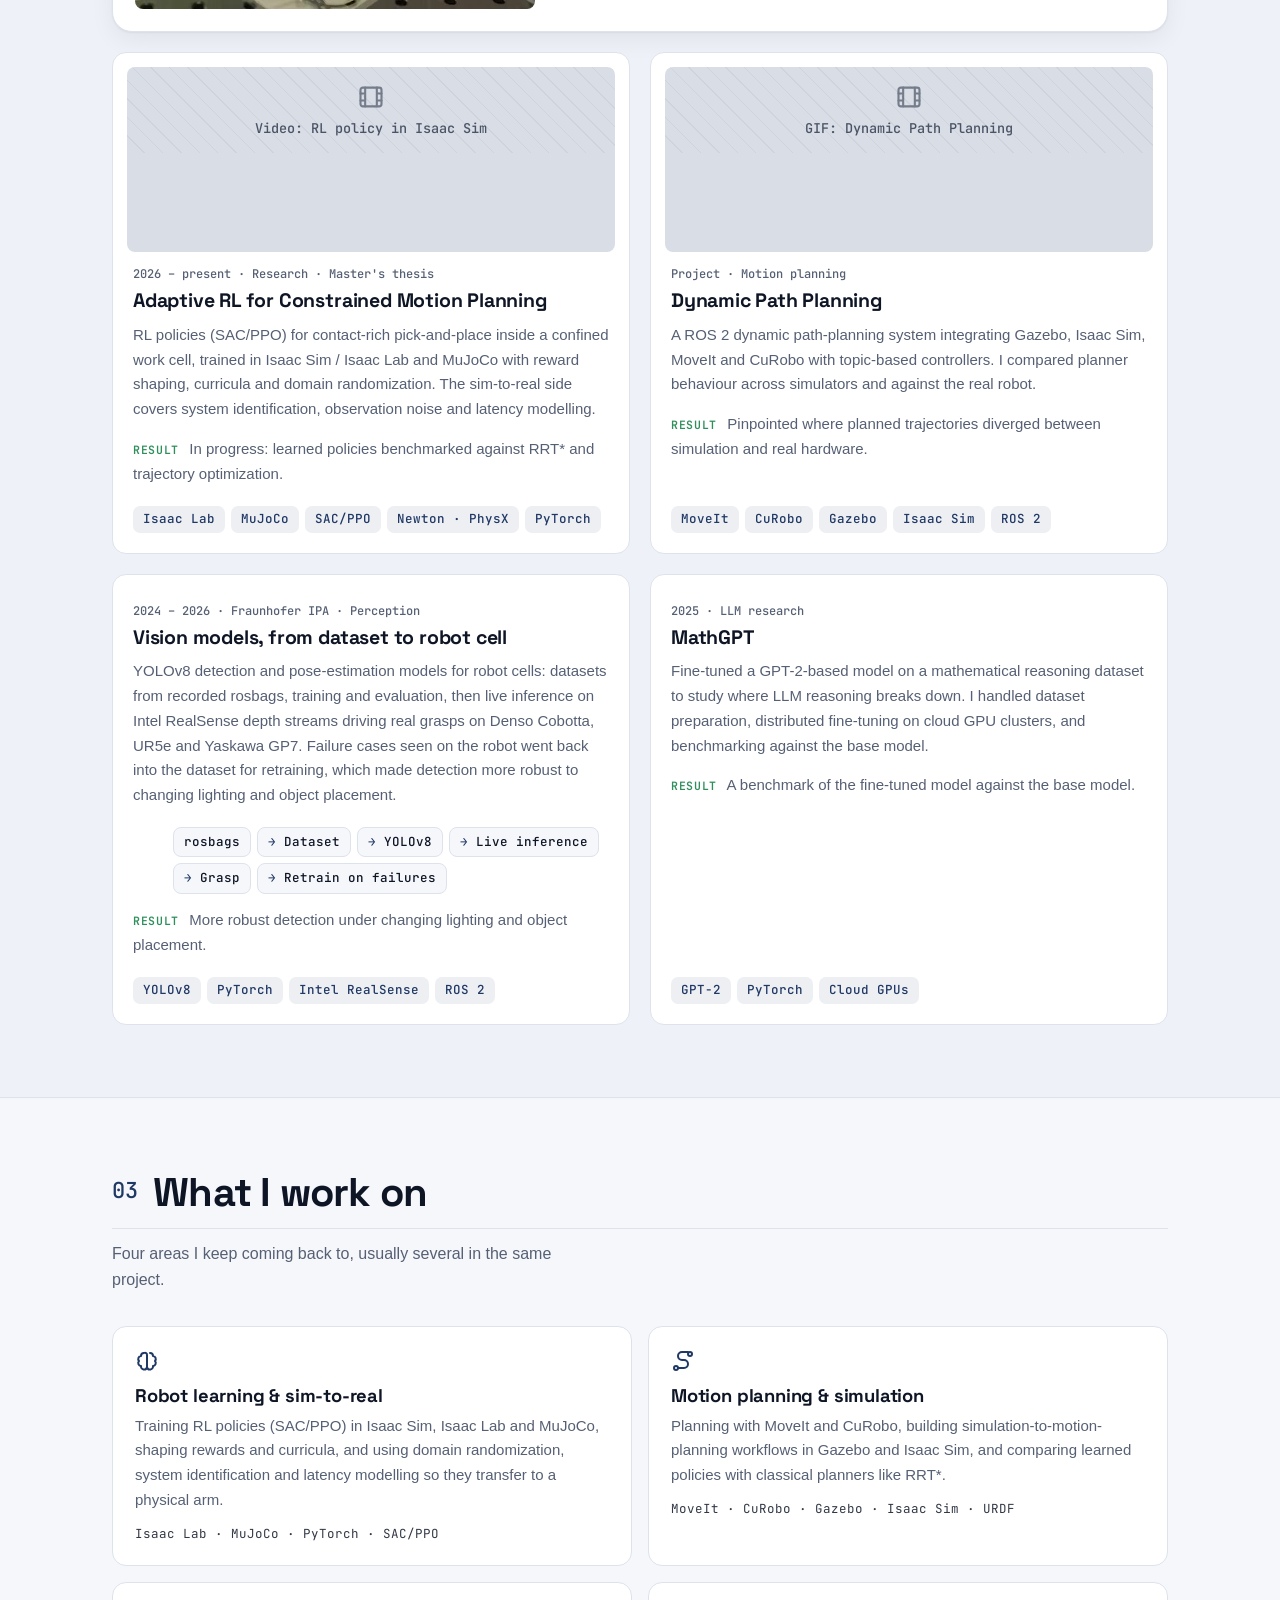
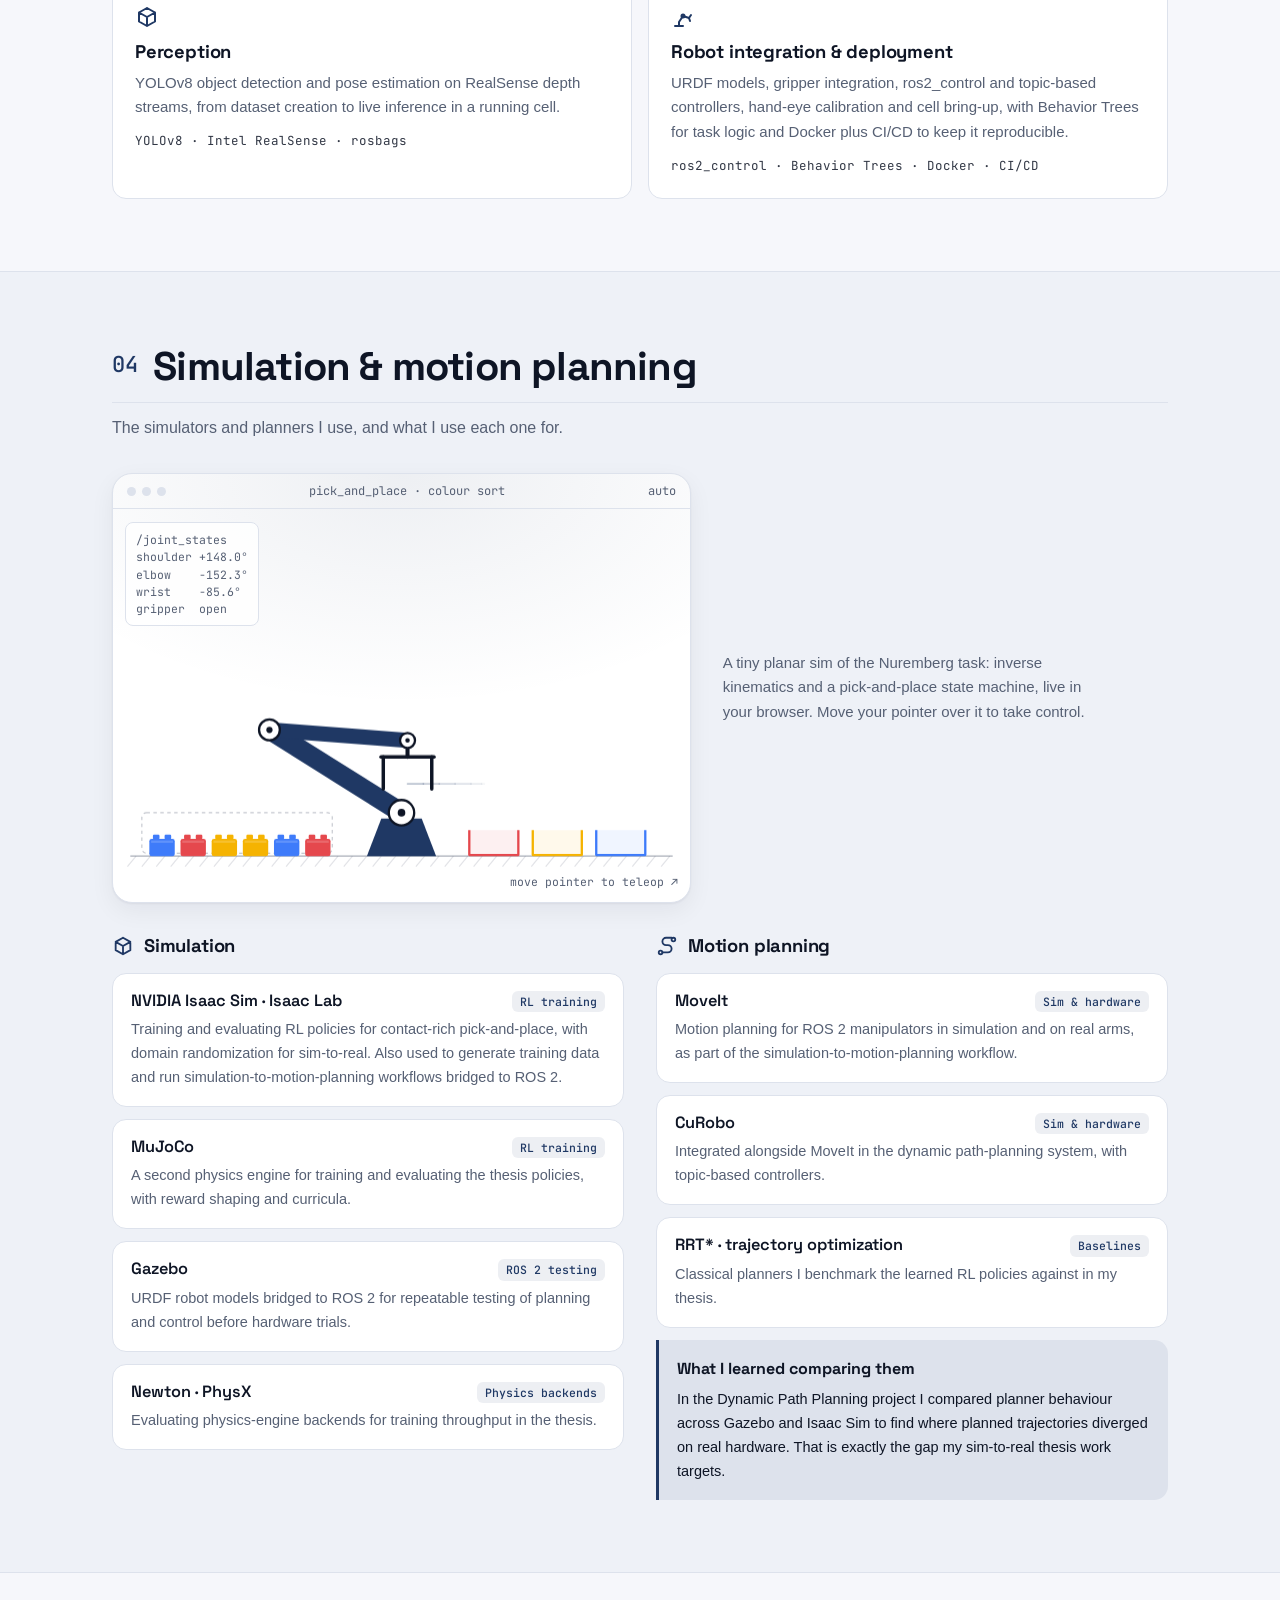
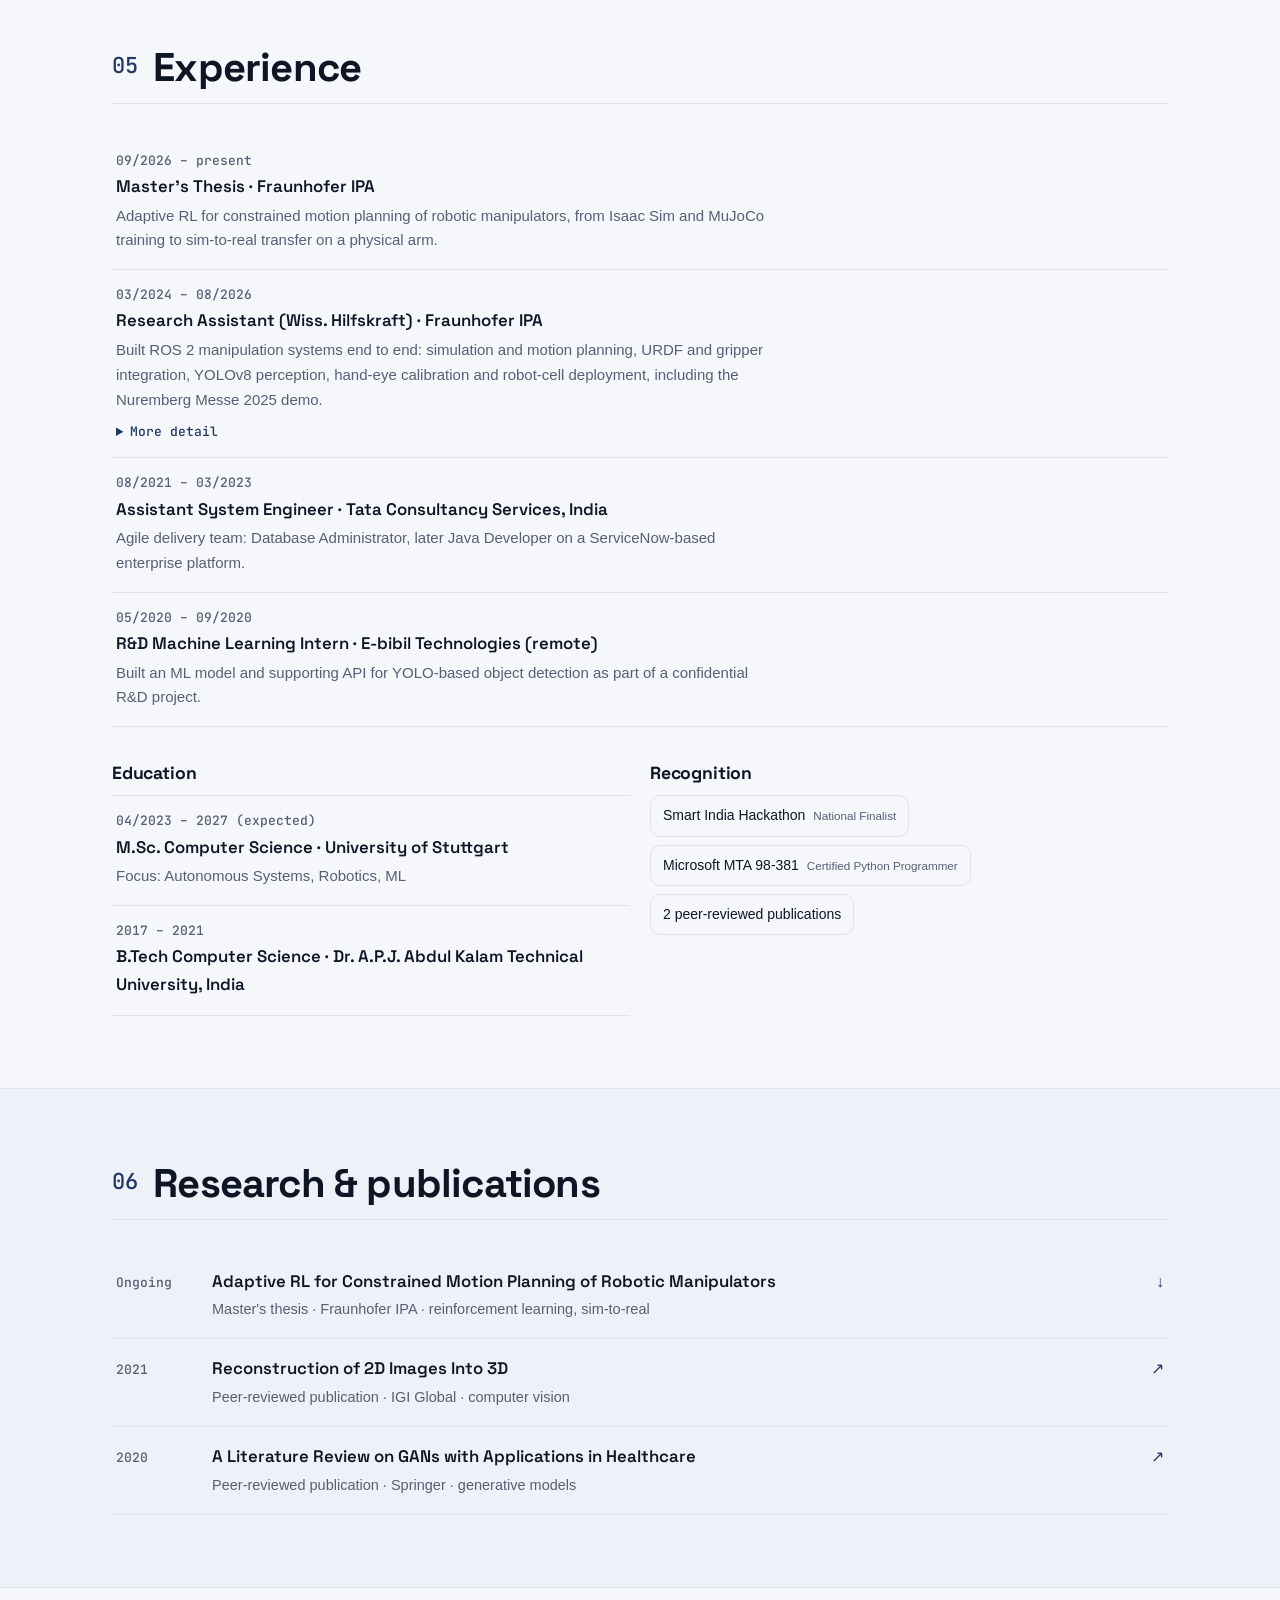
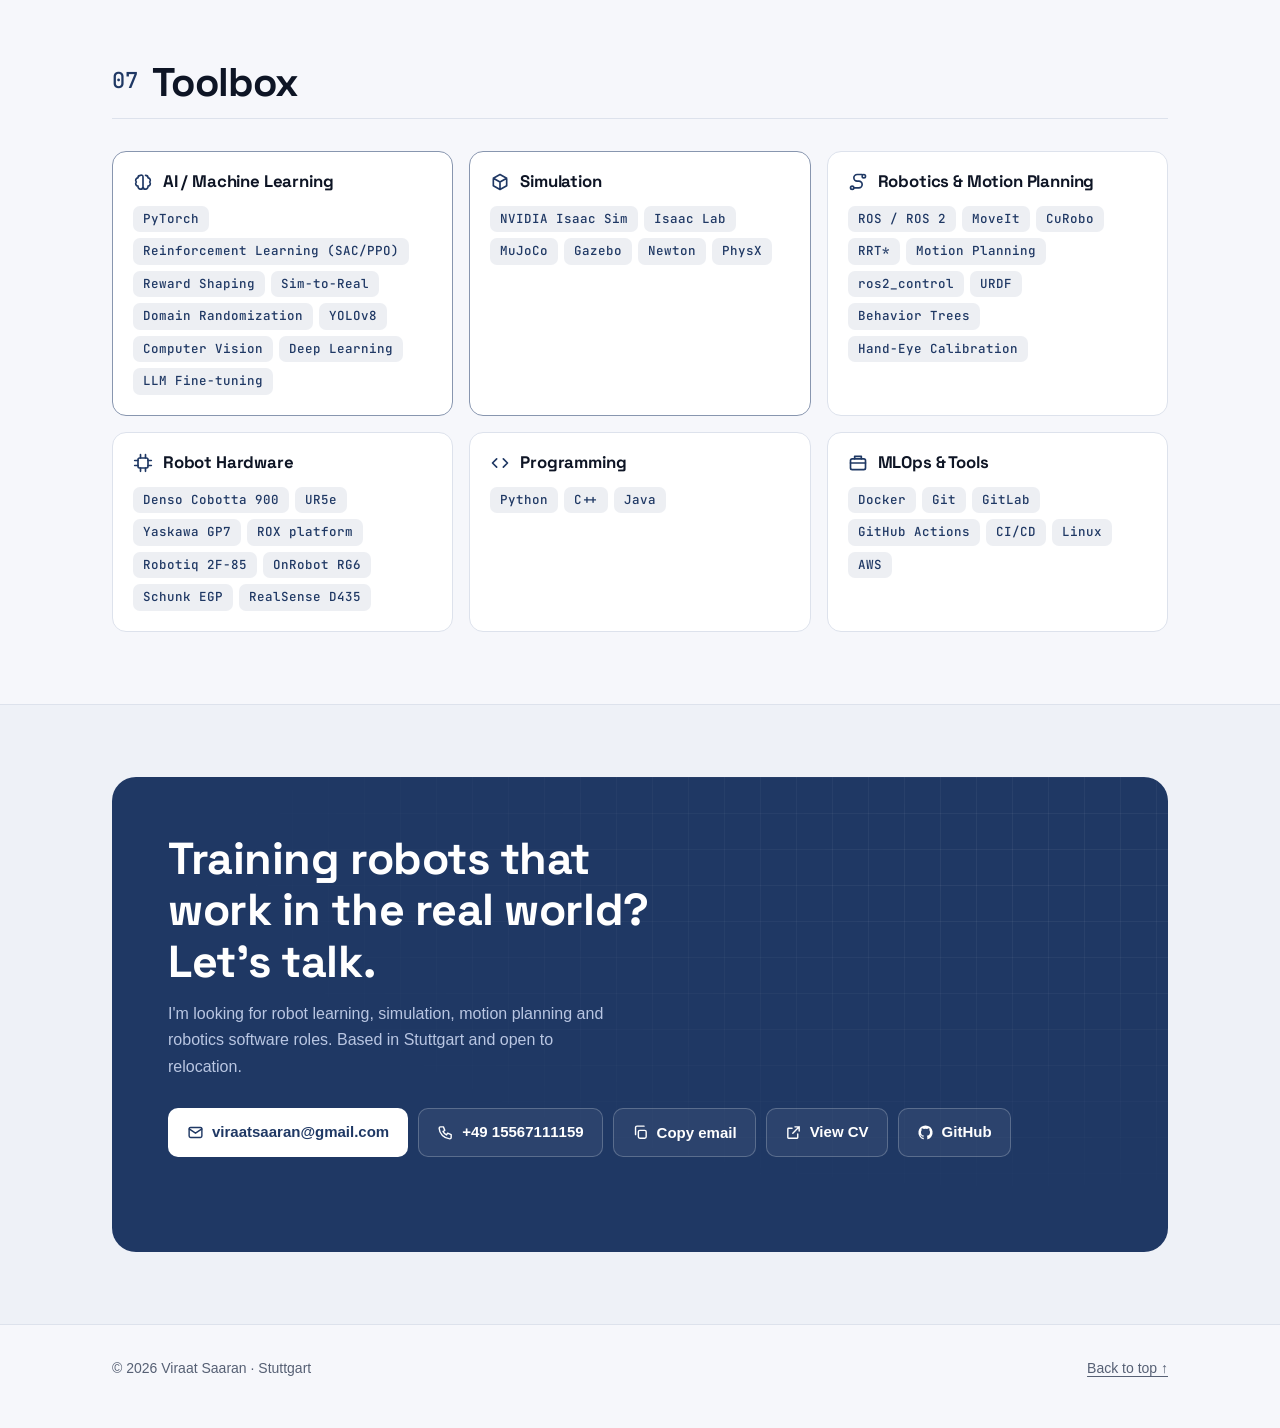
==== commit c412b398: "Embed profile-photo favicon inline so no cached "VS" icon can appear Co-Authored-By: Claude Opus 5.5" ====
--- a/index.html
+++ b/index.html
@@ -20,9 +20,8 @@
   <meta property="profile:last_name" content="Saaran">
   <meta name="twitter:card" content="summary">
 
-  <link rel="icon" href="assets/img/profile-icon-32.png" type="image/png" sizes="32x32">
-  <link rel="icon" href="assets/img/profile-icon-64.png" type="image/png" sizes="64x64">
-  <link rel="shortcut icon" href="favicon.ico?v=3">
+  <!-- Tab icon embedded inline so no browser can serve a cached copy of the old "VS" icon -->
+  <link rel="icon" type="image/png" sizes="32x32" href="[data-uri]">
   <link rel="apple-touch-icon" href="assets/img/profile-icon-180.png">
 
   <link rel="preconnect" href="https://fonts.googleapis.com">
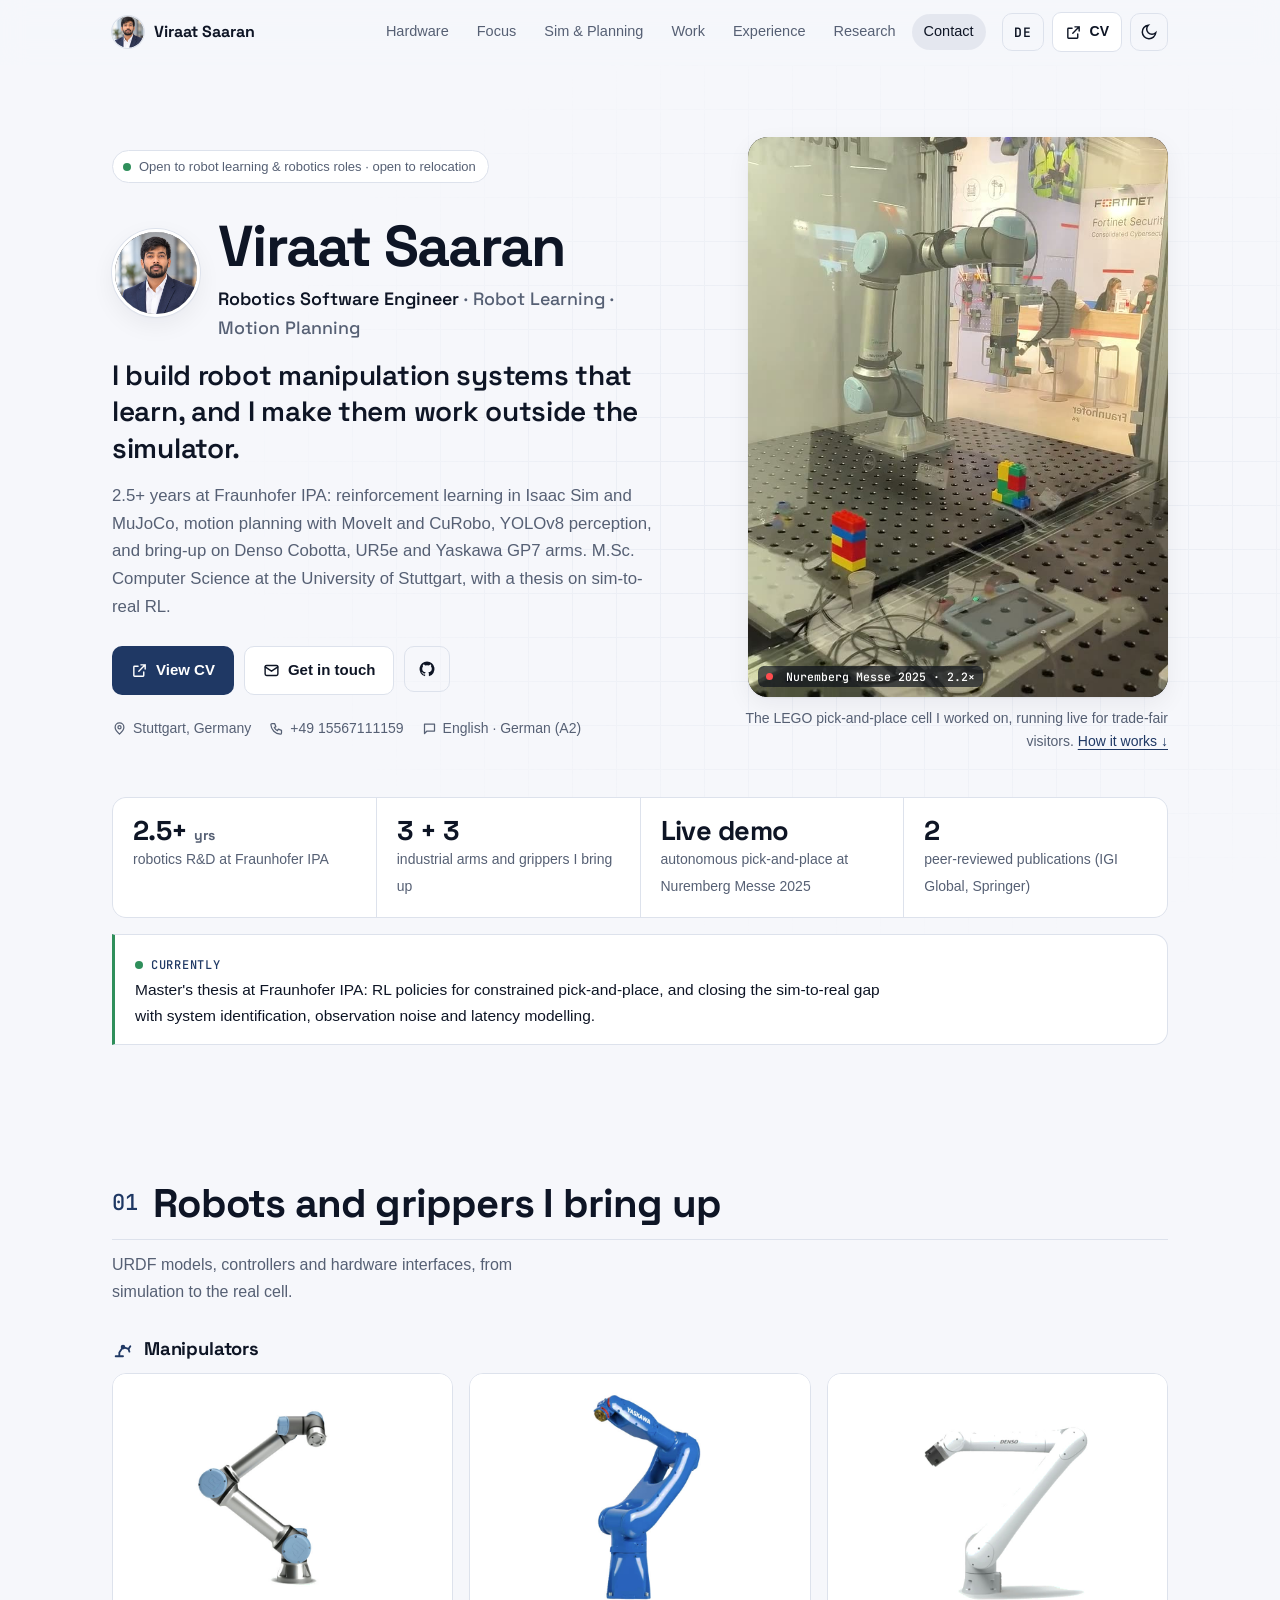
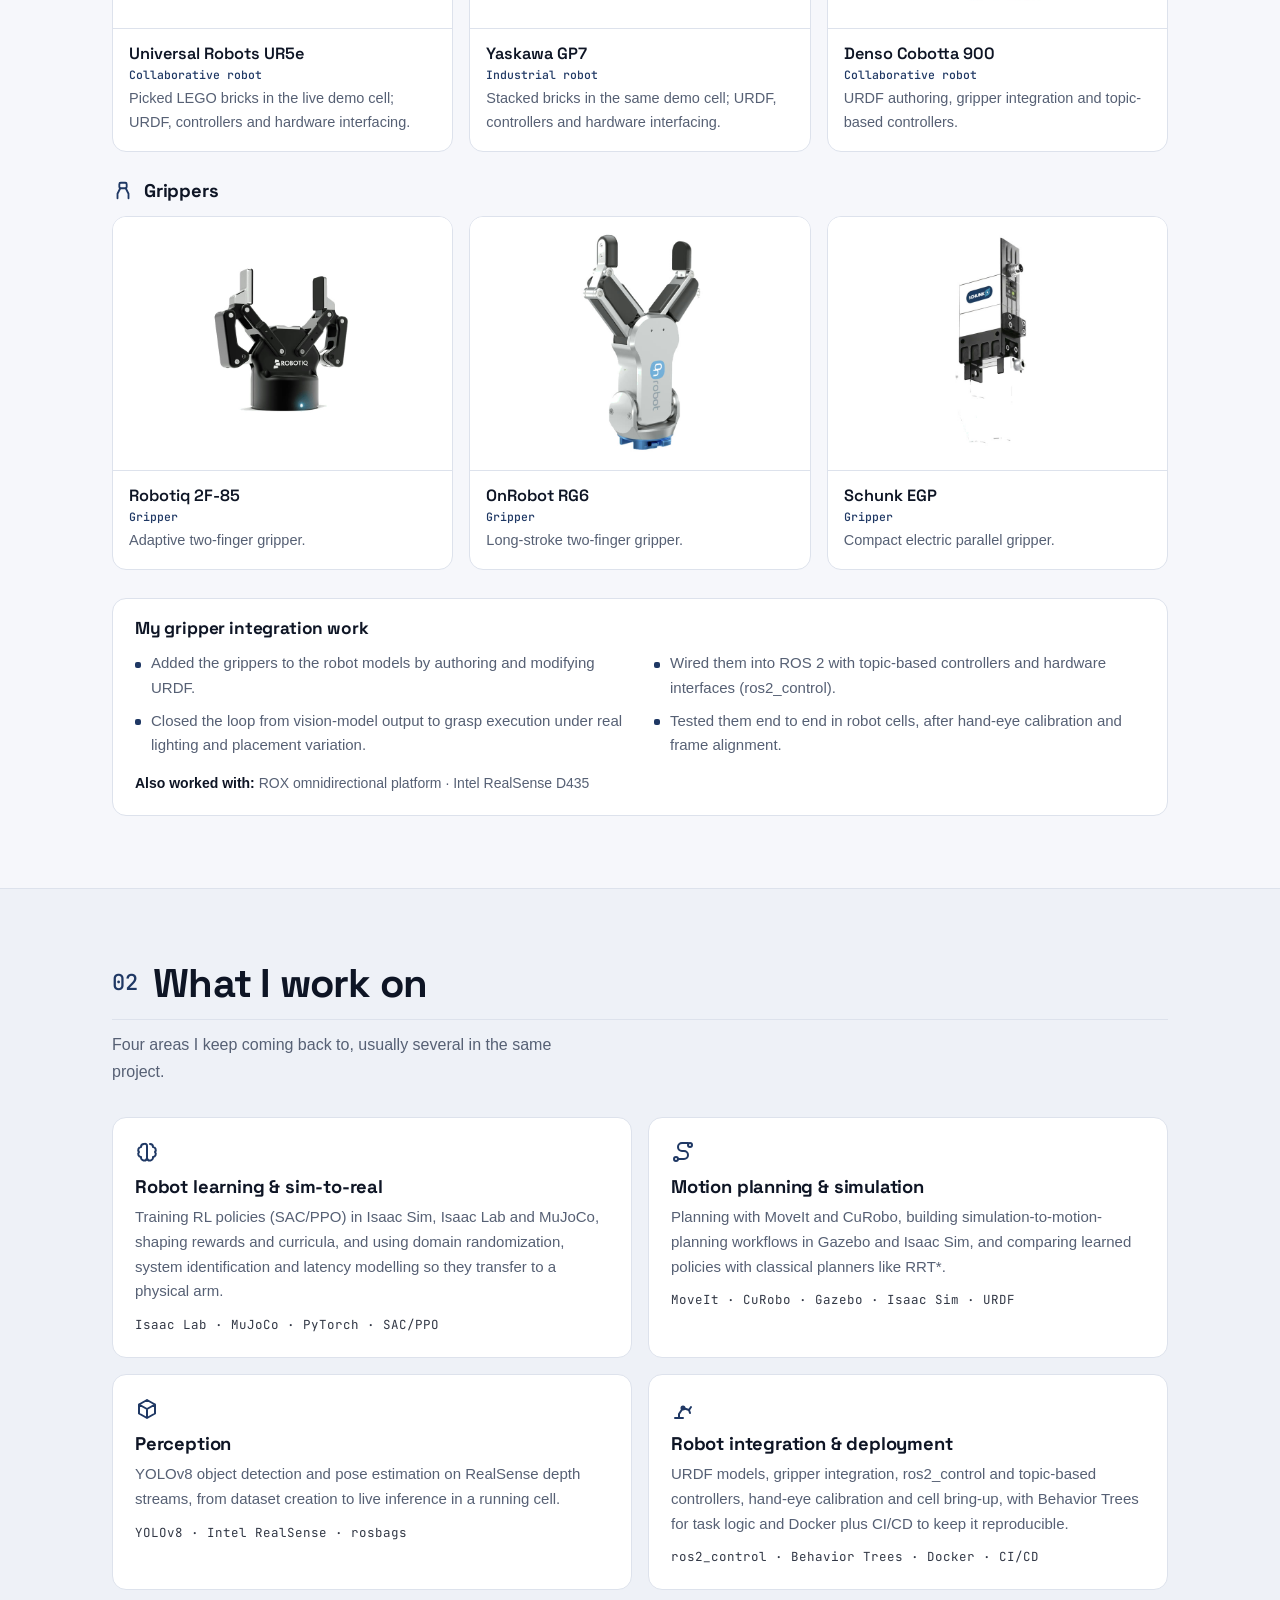
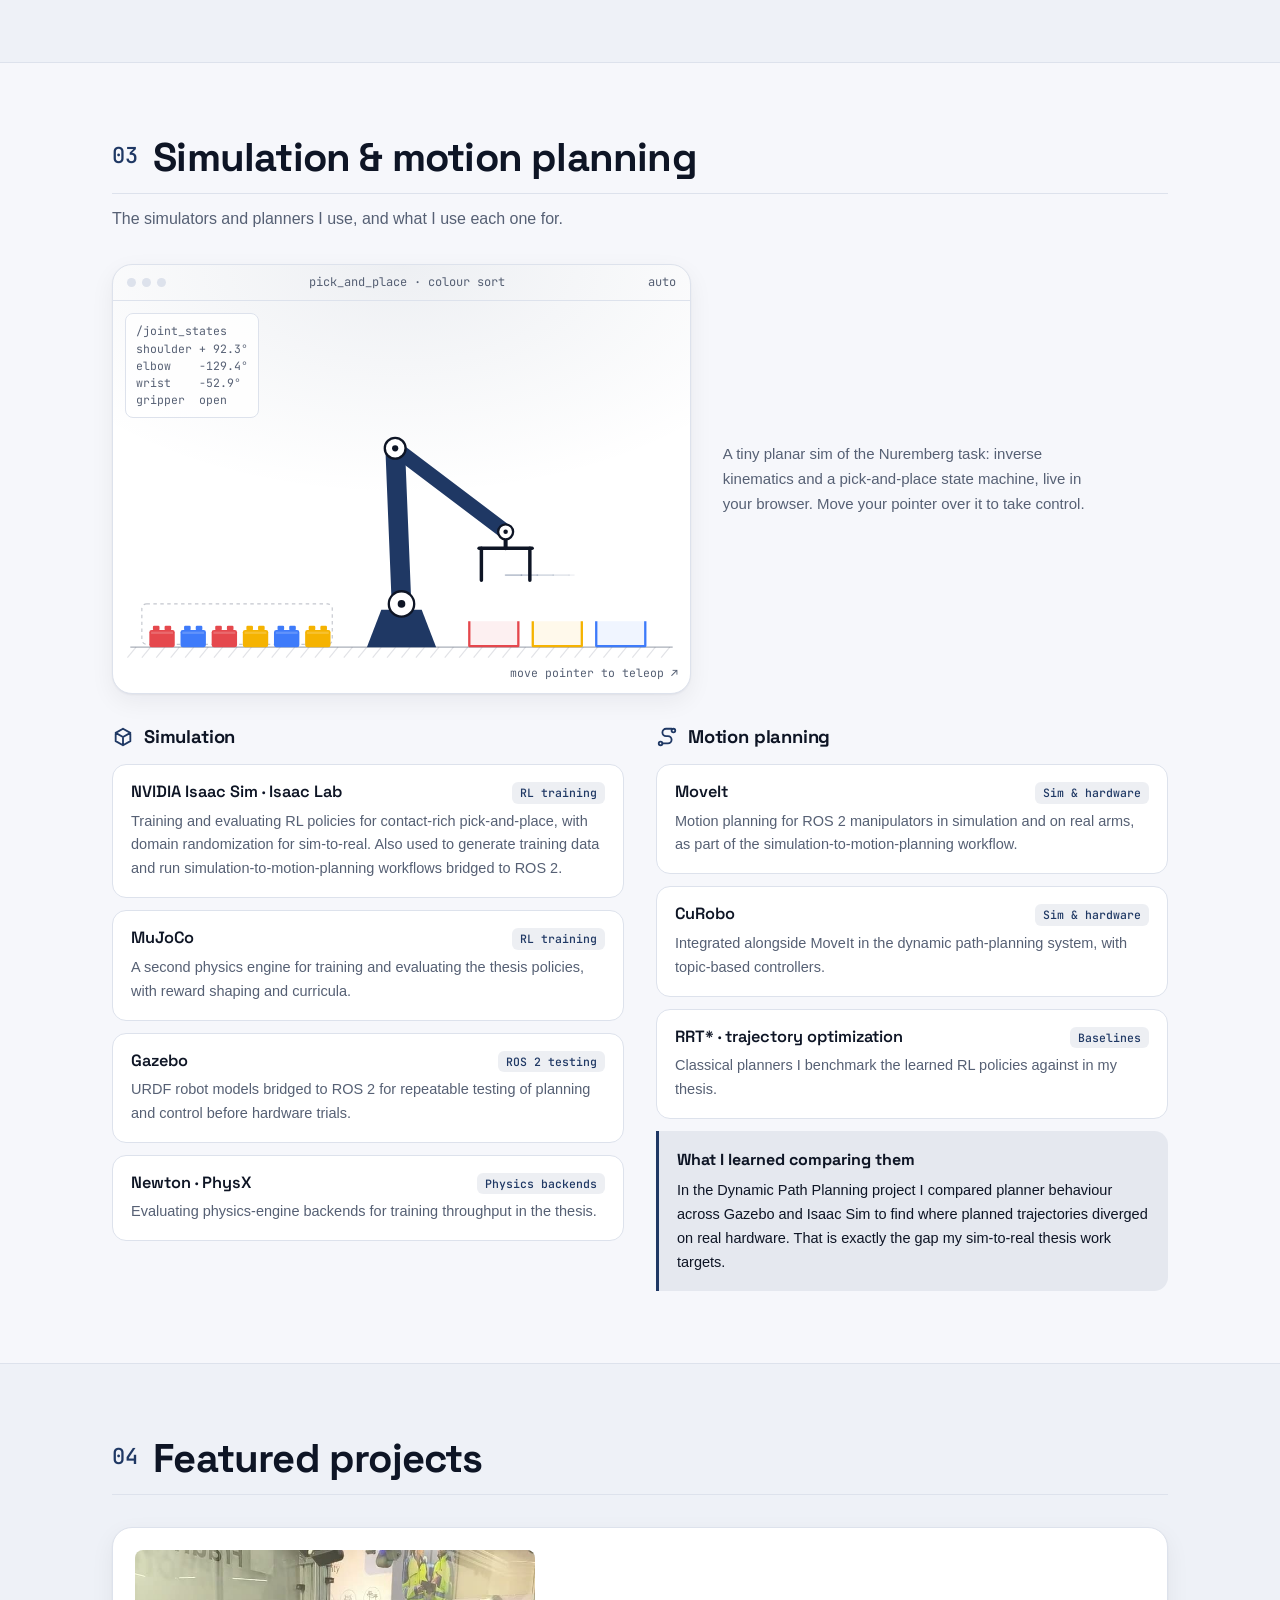
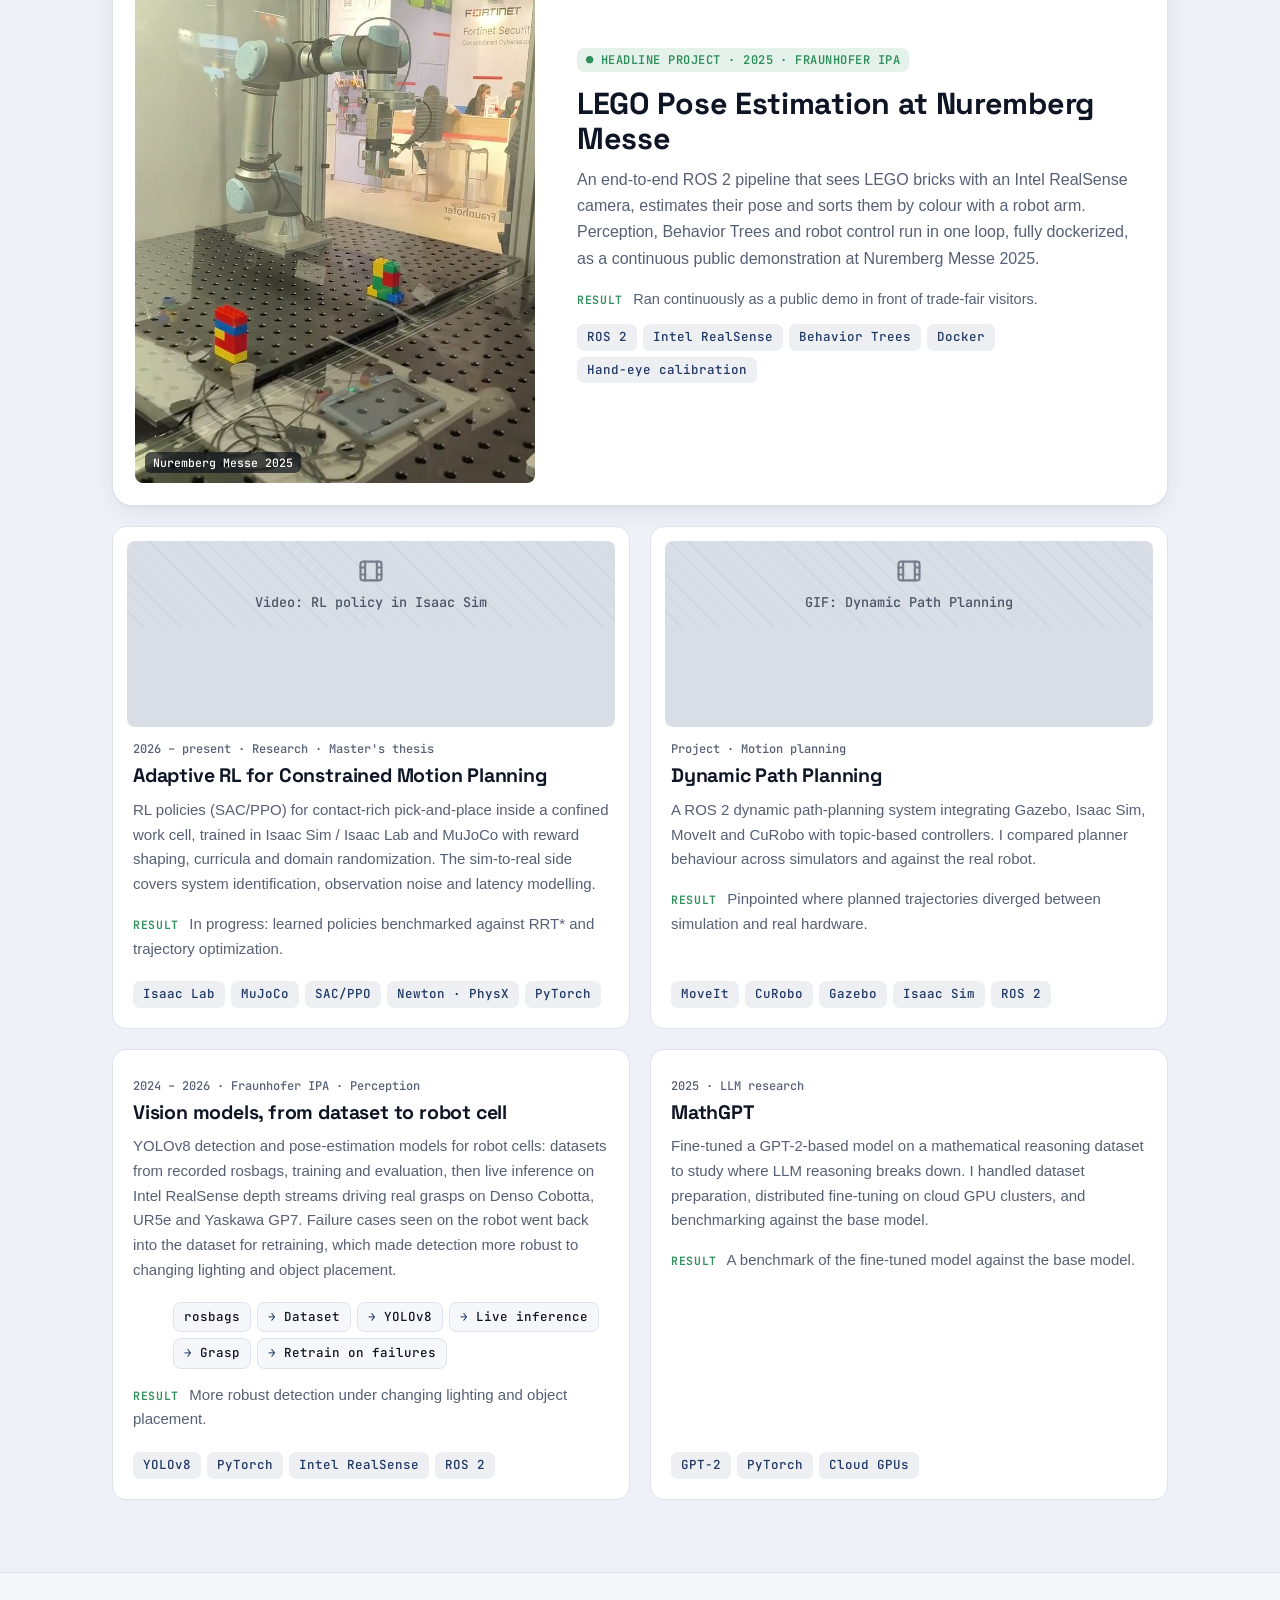
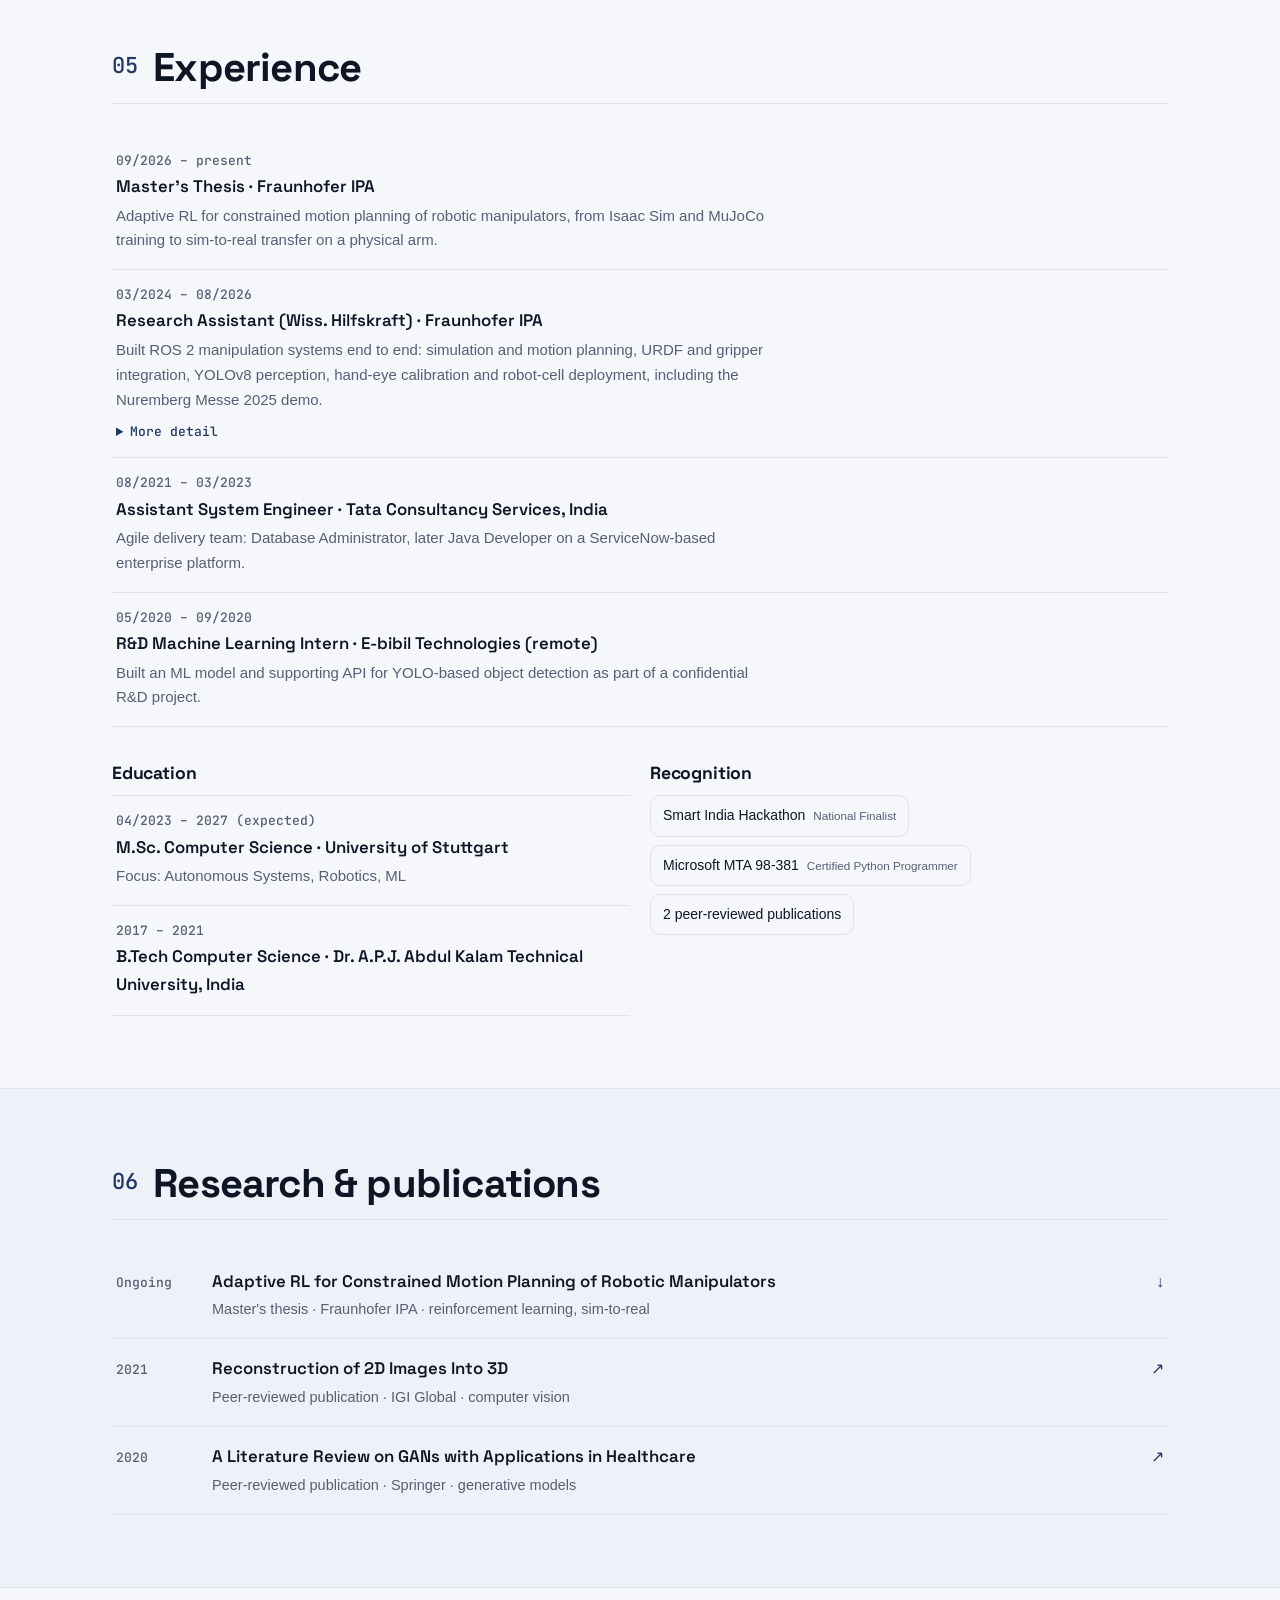
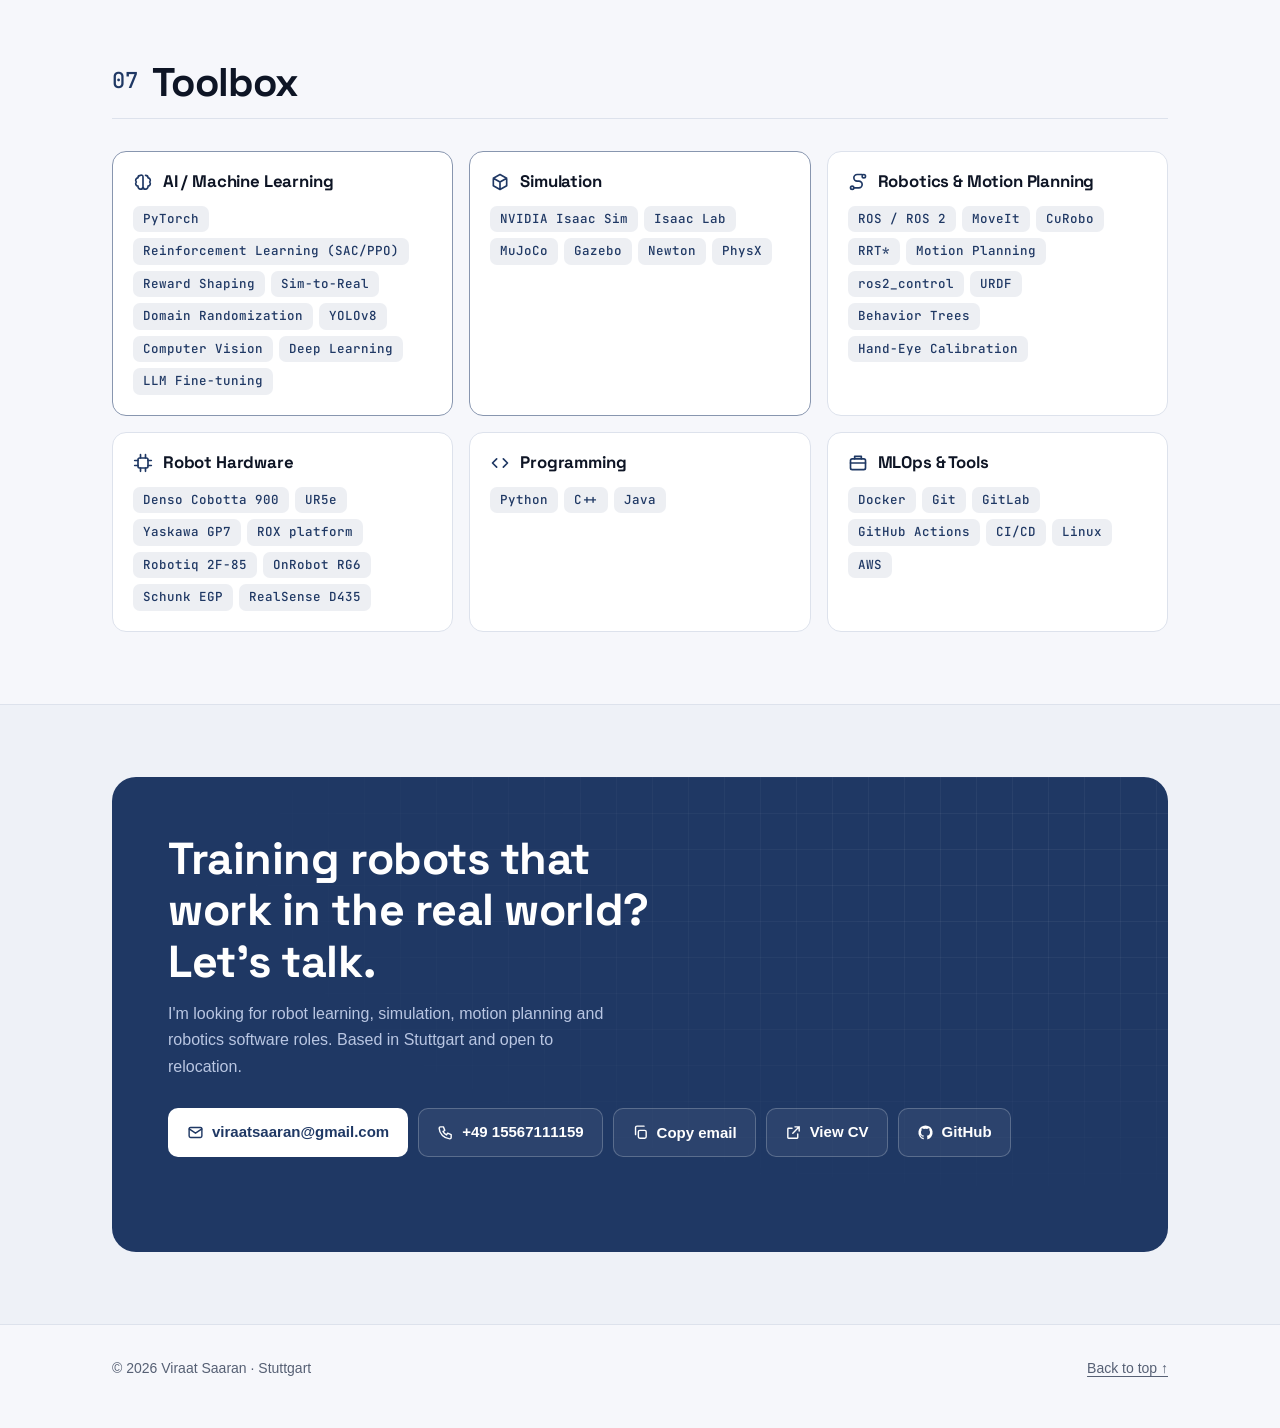
==== commit d8c63943: "Reorder sections (Focus 02, Sim & Planning 03, Projects 04); drop Hindi - New order: 01 Robots & gri" ====
--- a/index.html
+++ b/index.html
@@ -61,7 +61,7 @@
       { "@type": "CollegeOrUniversity", "name": "Dr. A.P.J. Abdul Kalam Technical University" }
     ],
     "knowsAbout": ["Reinforcement Learning", "Sim-to-Real", "NVIDIA Isaac Sim", "Isaac Lab", "MuJoCo", "ROS 2", "ros2_control", "MoveIt", "CuRobo", "Motion Planning", "Gazebo", "URDF", "Behavior Trees", "PyTorch", "YOLOv8", "Computer Vision", "Hand-Eye Calibration", "Docker", "CI/CD"],
-    "knowsLanguage": ["hi", "en", "de"],
+    "knowsLanguage": ["en", "de"],
     "workLocation": "Stuttgart, Germany",
     "sameAs": ["https://github.com/viraatsworld"]
   }
@@ -102,9 +102,9 @@
       </a>
       <ul class="nav-links" id="nav-links">
         <li><a href="#hardware" data-i18n="nav.hardware">Hardware</a></li>
-        <li><a href="#work" data-i18n="nav.work">Work</a></li>
         <li><a href="#focus" data-i18n="nav.focus">Focus</a></li>
         <li><a href="#stack" data-i18n="nav.stack">Sim &amp; Planning</a></li>
+        <li><a href="#work" data-i18n="nav.work">Work</a></li>
         <li><a href="#experience" data-i18n="nav.experience">Experience</a></li>
         <li><a href="#research" data-i18n="nav.research">Research</a></li>
         <li><a href="#contact" data-i18n="nav.contact">Contact</a></li>
@@ -165,7 +165,7 @@
             <div class="hero-meta">
               <span><svg aria-hidden="true"><use href="#i-pin"/></svg> <span data-i18n="hero.location">Stuttgart, Germany</span></span>
               <a href="tel:+4915567111159"><svg aria-hidden="true"><use href="#i-phone"/></svg> +49 15567111159</a>
-              <span><svg aria-hidden="true"><use href="#i-chat"/></svg> <span data-i18n="hero.langs">English · Hindi · German (A2)</span></span>
+              <span><svg aria-hidden="true"><use href="#i-chat"/></svg> <span data-i18n="hero.langs">English · German (A2)</span></span>
             </div>
           </div>
 
@@ -250,11 +250,115 @@
       </div>
     </section>
 
-    <!-- ================= 02 FEATURED PROJECTS ================= -->
+    <!-- ================= 02 WHAT I WORK ON ================= -->
+    <section class="block alt" id="focus">
+      <div class="container">
+        <div class="section-head reveal">
+          <h2><span class="sec-num">02</span> <span data-i18n="focus.title">What I work on</span></h2>
+          <p data-i18n="focus.sub">Four areas I keep coming back to, usually several in the same project.</p>
+        </div>
+        <div class="focus-grid">
+          <article class="focus reveal">
+            <svg aria-hidden="true"><use href="#i-brain"/></svg>
+            <h3 data-i18n="focus.1.t">Robot learning &amp; sim-to-real</h3>
+            <p data-i18n="focus.1.d">Training RL policies (SAC/PPO) in Isaac Sim, Isaac Lab and MuJoCo, shaping rewards and curricula, and using domain randomization, system identification and latency modelling so they transfer to a physical arm.</p>
+            <div class="tools">Isaac Lab · MuJoCo · PyTorch · SAC/PPO</div>
+          </article>
+          <article class="focus reveal">
+            <svg aria-hidden="true"><use href="#i-route"/></svg>
+            <h3 data-i18n="focus.2.t">Motion planning &amp; simulation</h3>
+            <p data-i18n="focus.2.d">Planning with MoveIt and CuRobo, building simulation-to-motion-planning workflows in Gazebo and Isaac Sim, and comparing learned policies with classical planners like RRT*.</p>
+            <div class="tools">MoveIt · CuRobo · Gazebo · Isaac Sim · URDF</div>
+          </article>
+          <article class="focus reveal">
+            <svg aria-hidden="true"><use href="#i-cube"/></svg>
+            <h3 data-i18n="focus.3.t">Perception</h3>
+            <p data-i18n="focus.3.d">YOLOv8 object detection and pose estimation on RealSense depth streams, from dataset creation to live inference in a running cell.</p>
+            <div class="tools">YOLOv8 · Intel RealSense · rosbags</div>
+          </article>
+          <article class="focus reveal">
+            <svg aria-hidden="true"><use href="#i-arm"/></svg>
+            <h3 data-i18n="focus.4.t">Robot integration &amp; deployment</h3>
+            <p data-i18n="focus.4.d">URDF models, gripper integration, ros2_control and topic-based controllers, hand-eye calibration and cell bring-up, with Behavior Trees for task logic and Docker plus CI/CD to keep it reproducible.</p>
+            <div class="tools">ros2_control · Behavior Trees · Docker · CI/CD</div>
+          </article>
+        </div>
+      </div>
+    </section>
+
+    <!-- ================= 03 SIMULATION & MOTION PLANNING ================= -->
+    <section class="block" id="stack">
+      <div class="container">
+        <div class="section-head reveal">
+          <h2><span class="sec-num">03</span> <span data-i18n="stack.title">Simulation &amp; motion planning</span></h2>
+          <p data-i18n="stack.sub">The simulators and planners I use, and what I use each one for.</p>
+        </div>
+
+        <div class="stack-demo reveal">
+          <figure class="cell" style="margin:0">
+            <div class="cell-bar" aria-hidden="true">
+              <span class="dots"><i></i><i></i><i></i></span>
+              <span>pick_and_place · colour sort</span>
+              <span id="cell-mode">auto</span>
+            </div>
+            <canvas id="robot" width="600" height="408" role="img"
+              aria-label="Animated robot arm sorting coloured bricks into matching bins. Move your pointer over it to take control."></canvas>
+            <pre class="cell-hud" id="hud" aria-hidden="true">/joint_states</pre>
+            <span class="cell-hint" aria-hidden="true" data-i18n="hero.hint">move pointer to teleop ↗</span>
+            <figcaption class="visually-hidden">An interactive sketch of a colour-sorting pick-and-place cell, inspired by the LEGO demo at Nuremberg Messe 2025.</figcaption>
+          </figure>
+          <p class="stack-demo-note" data-i18n="stack.demo">A tiny planar sim of the Nuremberg task: inverse kinematics and a pick-and-place state machine, live in your browser. Move your pointer over it to take control.</p>
+        </div>
+
+        <div class="stack-grid">
+          <div class="stack-col reveal">
+            <h3 class="stack-h"><svg aria-hidden="true"><use href="#i-cube"/></svg><span data-i18n="stack.sim">Simulation</span></h3>
+            <article class="tool">
+              <div class="tool-head"><h4>NVIDIA Isaac Sim · Isaac Lab</h4><span class="tool-tag" data-i18n="stack.tag.rl">RL training</span></div>
+              <p data-i18n="stack.isaac">Training and evaluating RL policies for contact-rich pick-and-place, with domain randomization for sim-to-real. Also used to generate training data and run simulation-to-motion-planning workflows bridged to ROS 2.</p>
+            </article>
+            <article class="tool">
+              <div class="tool-head"><h4>MuJoCo</h4><span class="tool-tag" data-i18n="stack.tag.rl">RL training</span></div>
+              <p data-i18n="stack.mujoco">A second physics engine for training and evaluating the thesis policies, with reward shaping and curricula.</p>
+            </article>
+            <article class="tool">
+              <div class="tool-head"><h4>Gazebo</h4><span class="tool-tag" data-i18n="stack.tag.ros">ROS 2 testing</span></div>
+              <p data-i18n="stack.gazebo">URDF robot models bridged to ROS 2 for repeatable testing of planning and control before hardware trials.</p>
+            </article>
+            <article class="tool">
+              <div class="tool-head"><h4>Newton · PhysX</h4><span class="tool-tag" data-i18n="stack.tag.phys">Physics backends</span></div>
+              <p data-i18n="stack.physics">Evaluating physics-engine backends for training throughput in the thesis.</p>
+            </article>
+          </div>
+
+          <div class="stack-col reveal">
+            <h3 class="stack-h"><svg aria-hidden="true"><use href="#i-route"/></svg><span data-i18n="stack.plan">Motion planning</span></h3>
+            <article class="tool">
+              <div class="tool-head"><h4>MoveIt</h4><span class="tool-tag" data-i18n="stack.tag.sim2hw">Sim &amp; hardware</span></div>
+              <p data-i18n="stack.moveit">Motion planning for ROS 2 manipulators in simulation and on real arms, as part of the simulation-to-motion-planning workflow.</p>
+            </article>
+            <article class="tool">
+              <div class="tool-head"><h4>CuRobo</h4><span class="tool-tag" data-i18n="stack.tag.sim2hw">Sim &amp; hardware</span></div>
+              <p data-i18n="stack.curobo">Integrated alongside MoveIt in the dynamic path-planning system, with topic-based controllers.</p>
+            </article>
+            <article class="tool">
+              <div class="tool-head"><h4>RRT* · <span data-i18n="stack.trajopt">trajectory optimization</span></h4><span class="tool-tag" data-i18n="stack.tag.base">Baselines</span></div>
+              <p data-i18n="stack.rrt">Classical planners I benchmark the learned RL policies against in my thesis.</p>
+            </article>
+            <div class="callout">
+              <b data-i18n="stack.callout.t">What I learned comparing them</b>
+              <p data-i18n="stack.callout.d">In the Dynamic Path Planning project I compared planner behaviour across Gazebo and Isaac Sim to find where planned trajectories diverged on real hardware. That is exactly the gap my sim-to-real thesis work targets.</p>
+            </div>
+          </div>
+        </div>
+      </div>
+    </section>
+
+    <!-- ================= 04 FEATURED PROJECTS ================= -->
     <section class="block alt" id="work">
       <div class="container">
         <div class="section-head reveal">
-          <h2><span class="sec-num">02</span> <span data-i18n="work.title">Featured projects</span></h2>
+          <h2><span class="sec-num">04</span> <span data-i18n="work.title">Featured projects</span></h2>
         </div>
 
         <!-- Headline project -->
@@ -362,110 +466,6 @@
               </ul>
             </div>
           </article>
-        </div>
-      </div>
-    </section>
-
-    <!-- ================= 03 WHAT I WORK ON ================= -->
-    <section class="block" id="focus">
-      <div class="container">
-        <div class="section-head reveal">
-          <h2><span class="sec-num">03</span> <span data-i18n="focus.title">What I work on</span></h2>
-          <p data-i18n="focus.sub">Four areas I keep coming back to, usually several in the same project.</p>
-        </div>
-        <div class="focus-grid">
-          <article class="focus reveal">
-            <svg aria-hidden="true"><use href="#i-brain"/></svg>
-            <h3 data-i18n="focus.1.t">Robot learning &amp; sim-to-real</h3>
-            <p data-i18n="focus.1.d">Training RL policies (SAC/PPO) in Isaac Sim, Isaac Lab and MuJoCo, shaping rewards and curricula, and using domain randomization, system identification and latency modelling so they transfer to a physical arm.</p>
-            <div class="tools">Isaac Lab · MuJoCo · PyTorch · SAC/PPO</div>
-          </article>
-          <article class="focus reveal">
-            <svg aria-hidden="true"><use href="#i-route"/></svg>
-            <h3 data-i18n="focus.2.t">Motion planning &amp; simulation</h3>
-            <p data-i18n="focus.2.d">Planning with MoveIt and CuRobo, building simulation-to-motion-planning workflows in Gazebo and Isaac Sim, and comparing learned policies with classical planners like RRT*.</p>
-            <div class="tools">MoveIt · CuRobo · Gazebo · Isaac Sim · URDF</div>
-          </article>
-          <article class="focus reveal">
-            <svg aria-hidden="true"><use href="#i-cube"/></svg>
-            <h3 data-i18n="focus.3.t">Perception</h3>
-            <p data-i18n="focus.3.d">YOLOv8 object detection and pose estimation on RealSense depth streams, from dataset creation to live inference in a running cell.</p>
-            <div class="tools">YOLOv8 · Intel RealSense · rosbags</div>
-          </article>
-          <article class="focus reveal">
-            <svg aria-hidden="true"><use href="#i-arm"/></svg>
-            <h3 data-i18n="focus.4.t">Robot integration &amp; deployment</h3>
-            <p data-i18n="focus.4.d">URDF models, gripper integration, ros2_control and topic-based controllers, hand-eye calibration and cell bring-up, with Behavior Trees for task logic and Docker plus CI/CD to keep it reproducible.</p>
-            <div class="tools">ros2_control · Behavior Trees · Docker · CI/CD</div>
-          </article>
-        </div>
-      </div>
-    </section>
-
-    <!-- ================= 04 SIMULATION & MOTION PLANNING ================= -->
-    <section class="block alt" id="stack">
-      <div class="container">
-        <div class="section-head reveal">
-          <h2><span class="sec-num">04</span> <span data-i18n="stack.title">Simulation &amp; motion planning</span></h2>
-          <p data-i18n="stack.sub">The simulators and planners I use, and what I use each one for.</p>
-        </div>
-
-        <div class="stack-demo reveal">
-          <figure class="cell" style="margin:0">
-            <div class="cell-bar" aria-hidden="true">
-              <span class="dots"><i></i><i></i><i></i></span>
-              <span>pick_and_place · colour sort</span>
-              <span id="cell-mode">auto</span>
-            </div>
-            <canvas id="robot" width="600" height="408" role="img"
-              aria-label="Animated robot arm sorting coloured bricks into matching bins. Move your pointer over it to take control."></canvas>
-            <pre class="cell-hud" id="hud" aria-hidden="true">/joint_states</pre>
-            <span class="cell-hint" aria-hidden="true" data-i18n="hero.hint">move pointer to teleop ↗</span>
-            <figcaption class="visually-hidden">An interactive sketch of a colour-sorting pick-and-place cell, inspired by the LEGO demo at Nuremberg Messe 2025.</figcaption>
-          </figure>
-          <p class="stack-demo-note" data-i18n="stack.demo">A tiny planar sim of the Nuremberg task: inverse kinematics and a pick-and-place state machine, live in your browser. Move your pointer over it to take control.</p>
-        </div>
-
-        <div class="stack-grid">
-          <div class="stack-col reveal">
-            <h3 class="stack-h"><svg aria-hidden="true"><use href="#i-cube"/></svg><span data-i18n="stack.sim">Simulation</span></h3>
-            <article class="tool">
-              <div class="tool-head"><h4>NVIDIA Isaac Sim · Isaac Lab</h4><span class="tool-tag" data-i18n="stack.tag.rl">RL training</span></div>
-              <p data-i18n="stack.isaac">Training and evaluating RL policies for contact-rich pick-and-place, with domain randomization for sim-to-real. Also used to generate training data and run simulation-to-motion-planning workflows bridged to ROS 2.</p>
-            </article>
-            <article class="tool">
-              <div class="tool-head"><h4>MuJoCo</h4><span class="tool-tag" data-i18n="stack.tag.rl">RL training</span></div>
-              <p data-i18n="stack.mujoco">A second physics engine for training and evaluating the thesis policies, with reward shaping and curricula.</p>
-            </article>
-            <article class="tool">
-              <div class="tool-head"><h4>Gazebo</h4><span class="tool-tag" data-i18n="stack.tag.ros">ROS 2 testing</span></div>
-              <p data-i18n="stack.gazebo">URDF robot models bridged to ROS 2 for repeatable testing of planning and control before hardware trials.</p>
-            </article>
-            <article class="tool">
-              <div class="tool-head"><h4>Newton · PhysX</h4><span class="tool-tag" data-i18n="stack.tag.phys">Physics backends</span></div>
-              <p data-i18n="stack.physics">Evaluating physics-engine backends for training throughput in the thesis.</p>
-            </article>
-          </div>
-
-          <div class="stack-col reveal">
-            <h3 class="stack-h"><svg aria-hidden="true"><use href="#i-route"/></svg><span data-i18n="stack.plan">Motion planning</span></h3>
-            <article class="tool">
-              <div class="tool-head"><h4>MoveIt</h4><span class="tool-tag" data-i18n="stack.tag.sim2hw">Sim &amp; hardware</span></div>
-              <p data-i18n="stack.moveit">Motion planning for ROS 2 manipulators in simulation and on real arms, as part of the simulation-to-motion-planning workflow.</p>
-            </article>
-            <article class="tool">
-              <div class="tool-head"><h4>CuRobo</h4><span class="tool-tag" data-i18n="stack.tag.sim2hw">Sim &amp; hardware</span></div>
-              <p data-i18n="stack.curobo">Integrated alongside MoveIt in the dynamic path-planning system, with topic-based controllers.</p>
-            </article>
-            <article class="tool">
-              <div class="tool-head"><h4>RRT* · <span data-i18n="stack.trajopt">trajectory optimization</span></h4><span class="tool-tag" data-i18n="stack.tag.base">Baselines</span></div>
-              <p data-i18n="stack.rrt">Classical planners I benchmark the learned RL policies against in my thesis.</p>
-            </article>
-            <div class="callout">
-              <b data-i18n="stack.callout.t">What I learned comparing them</b>
-              <p data-i18n="stack.callout.d">In the Dynamic Path Planning project I compared planner behaviour across Gazebo and Isaac Sim to find where planned trajectories diverged on real hardware. That is exactly the gap my sim-to-real thesis work targets.</p>
-            </div>
-          </div>
         </div>
       </div>
     </section>
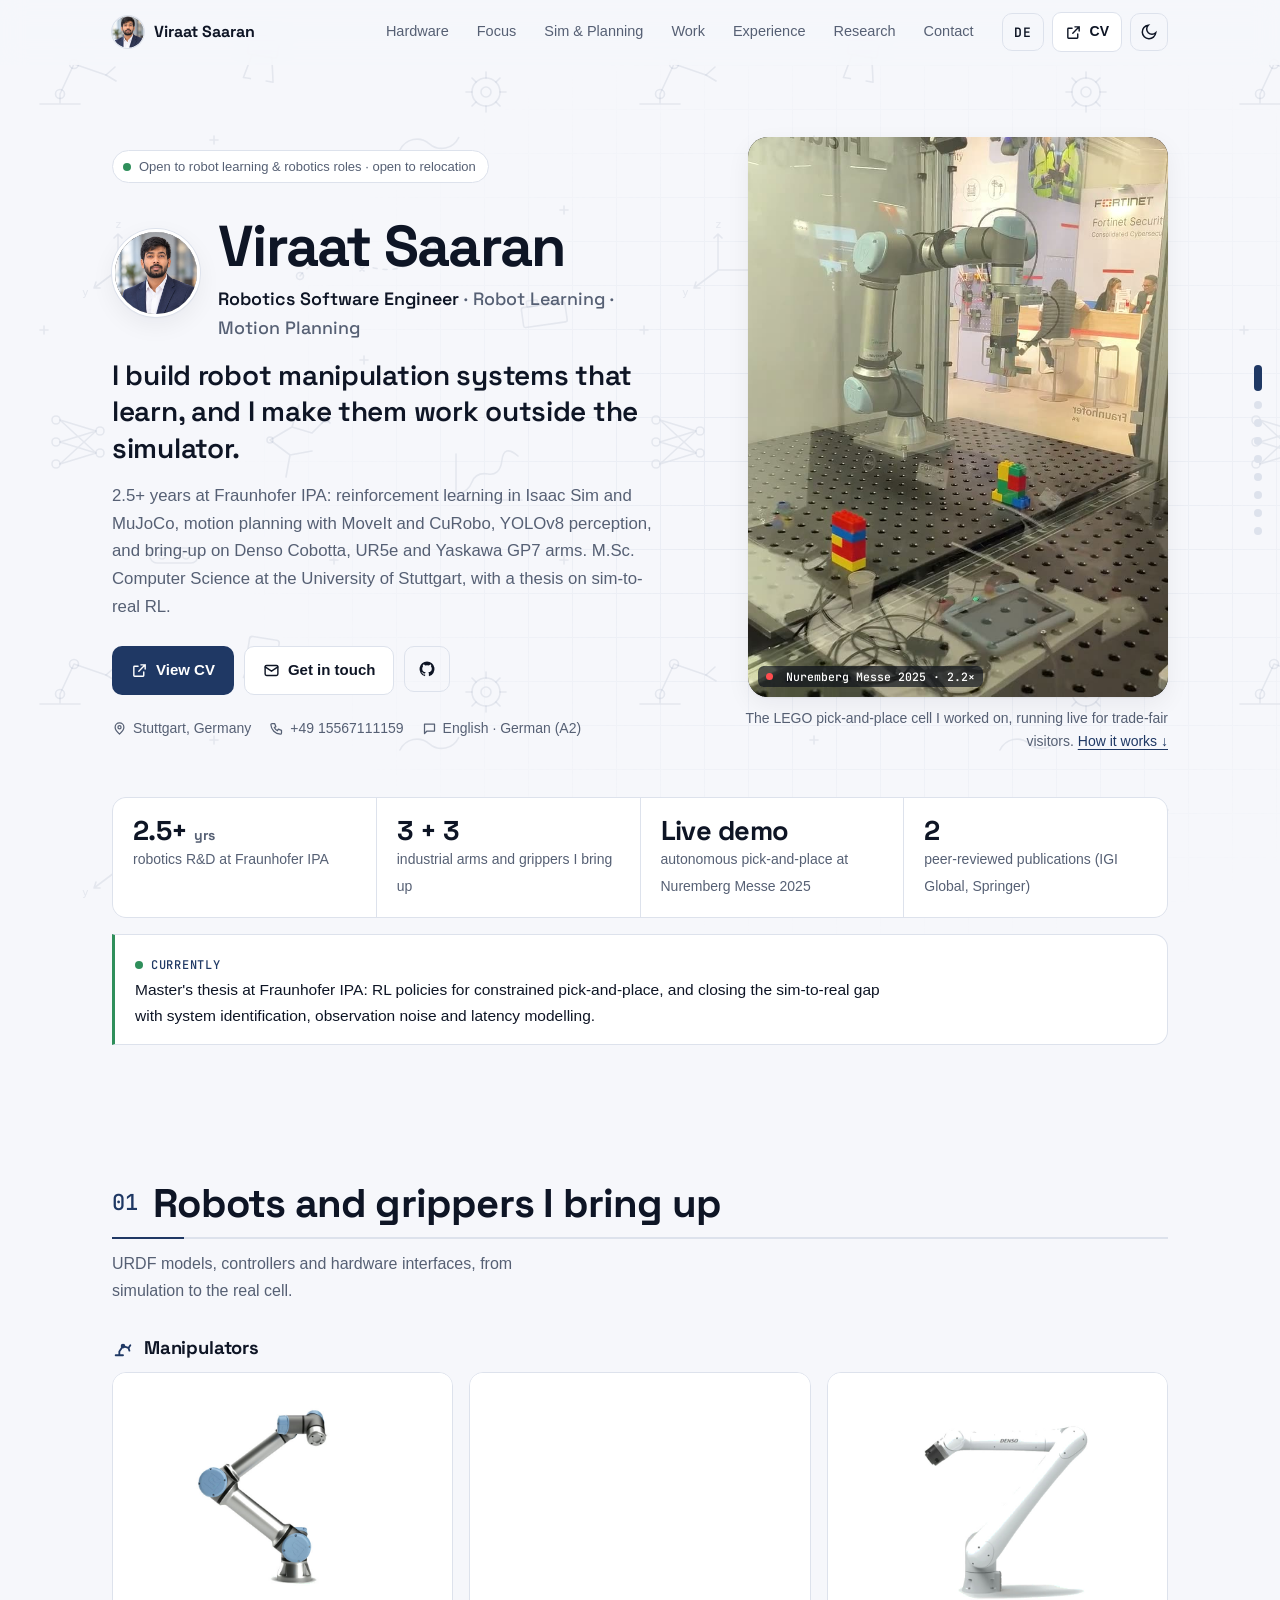
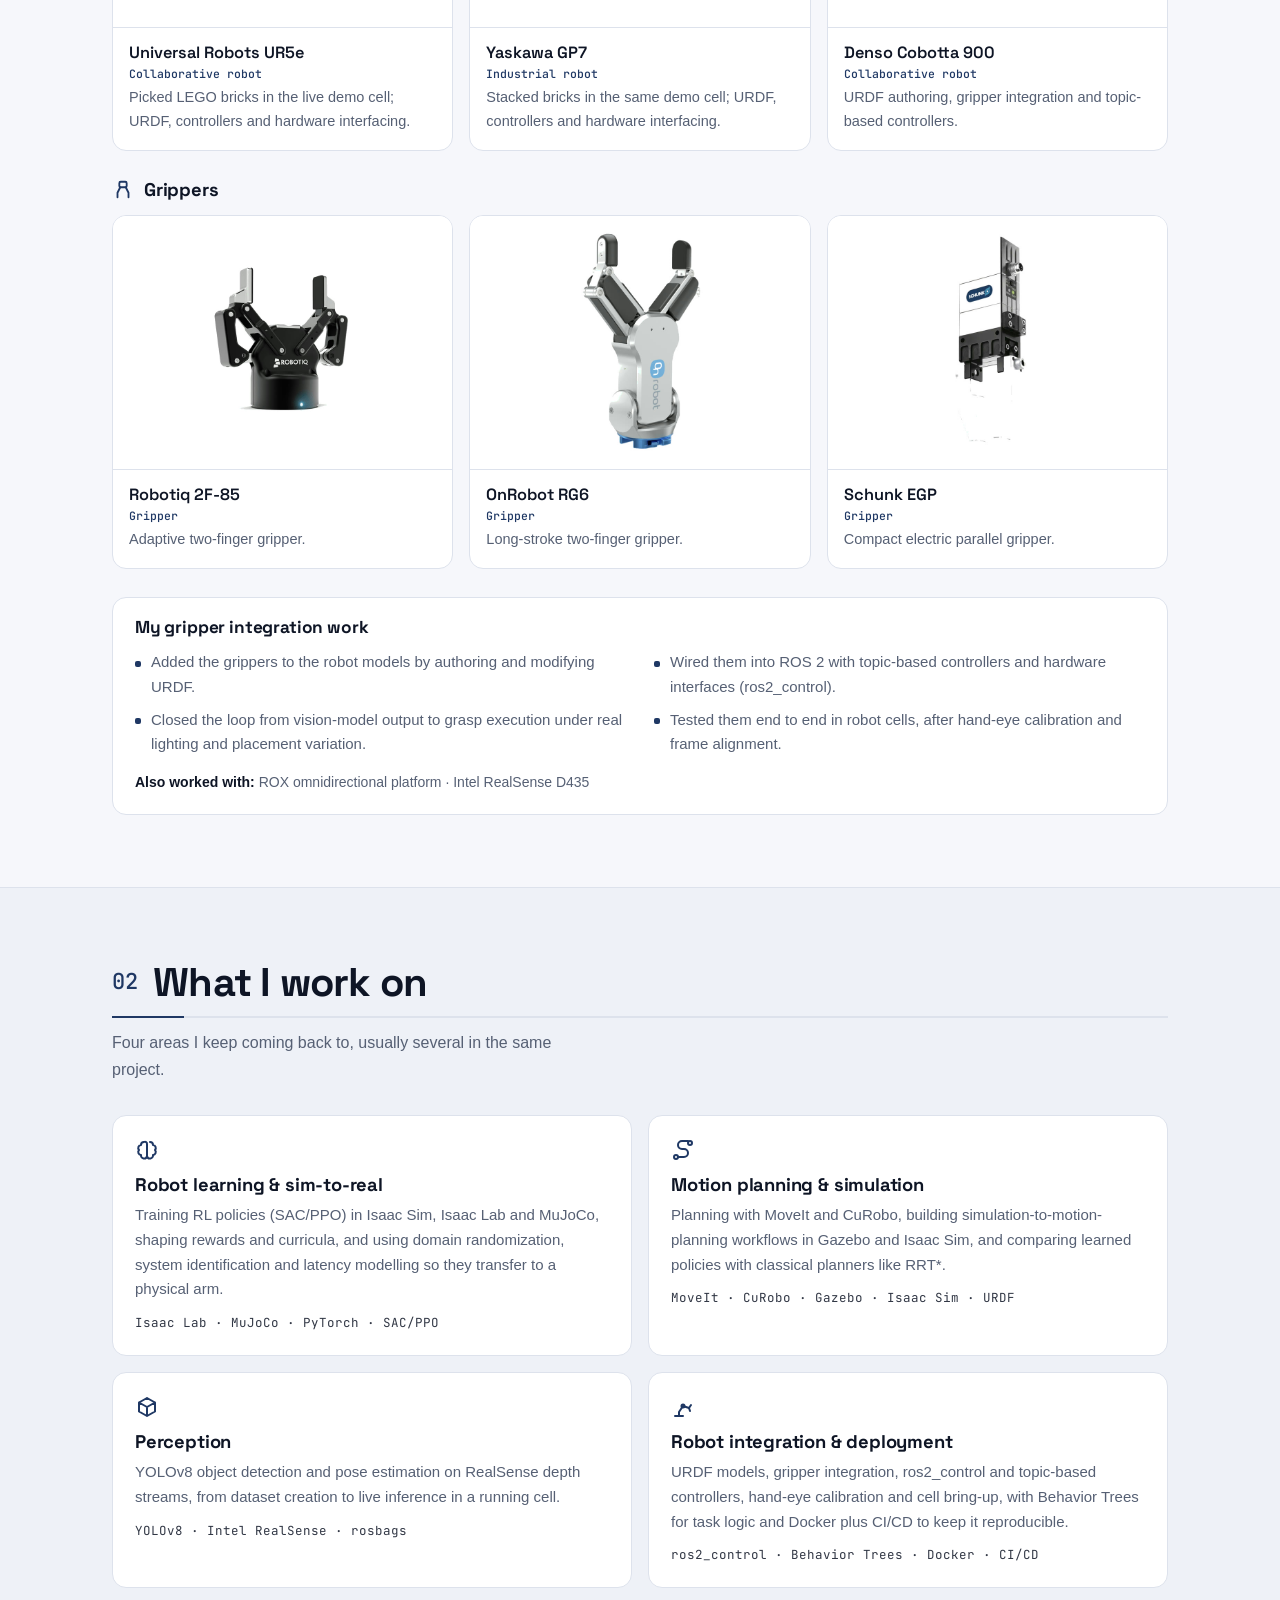
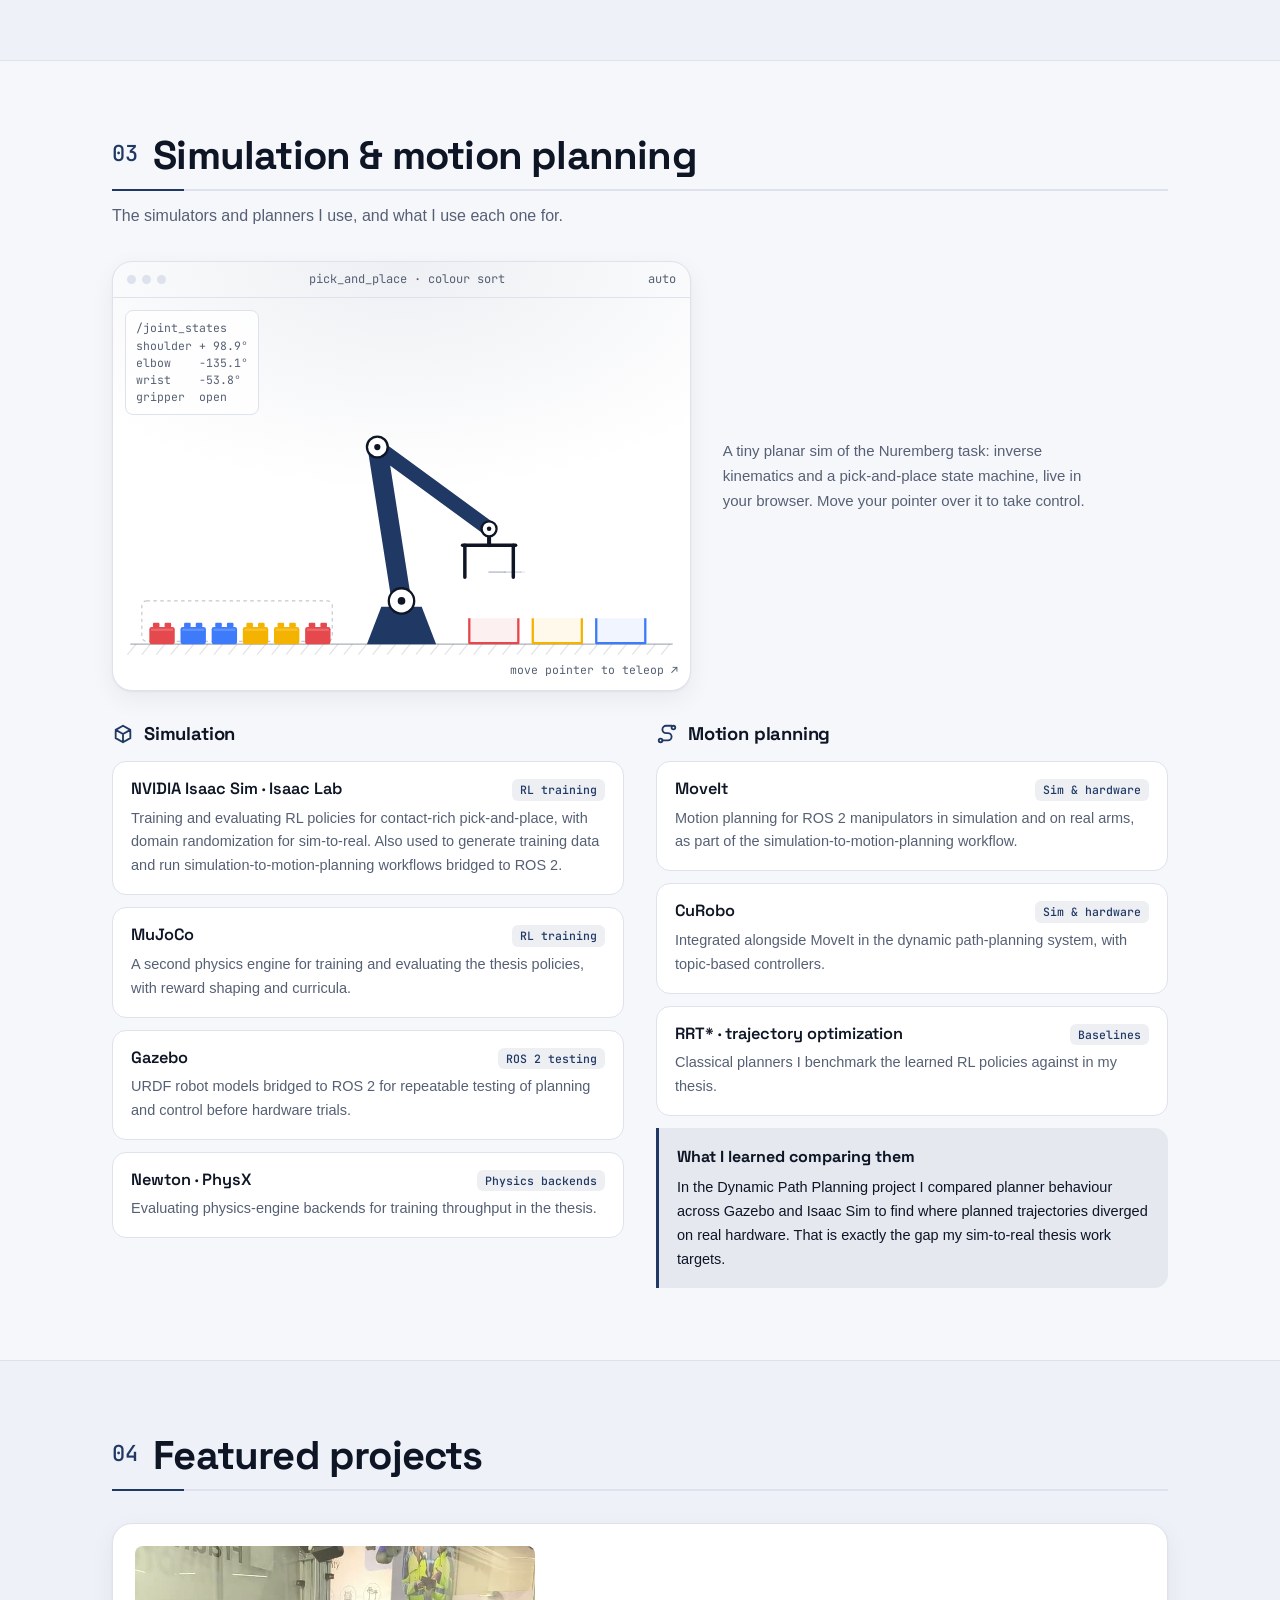
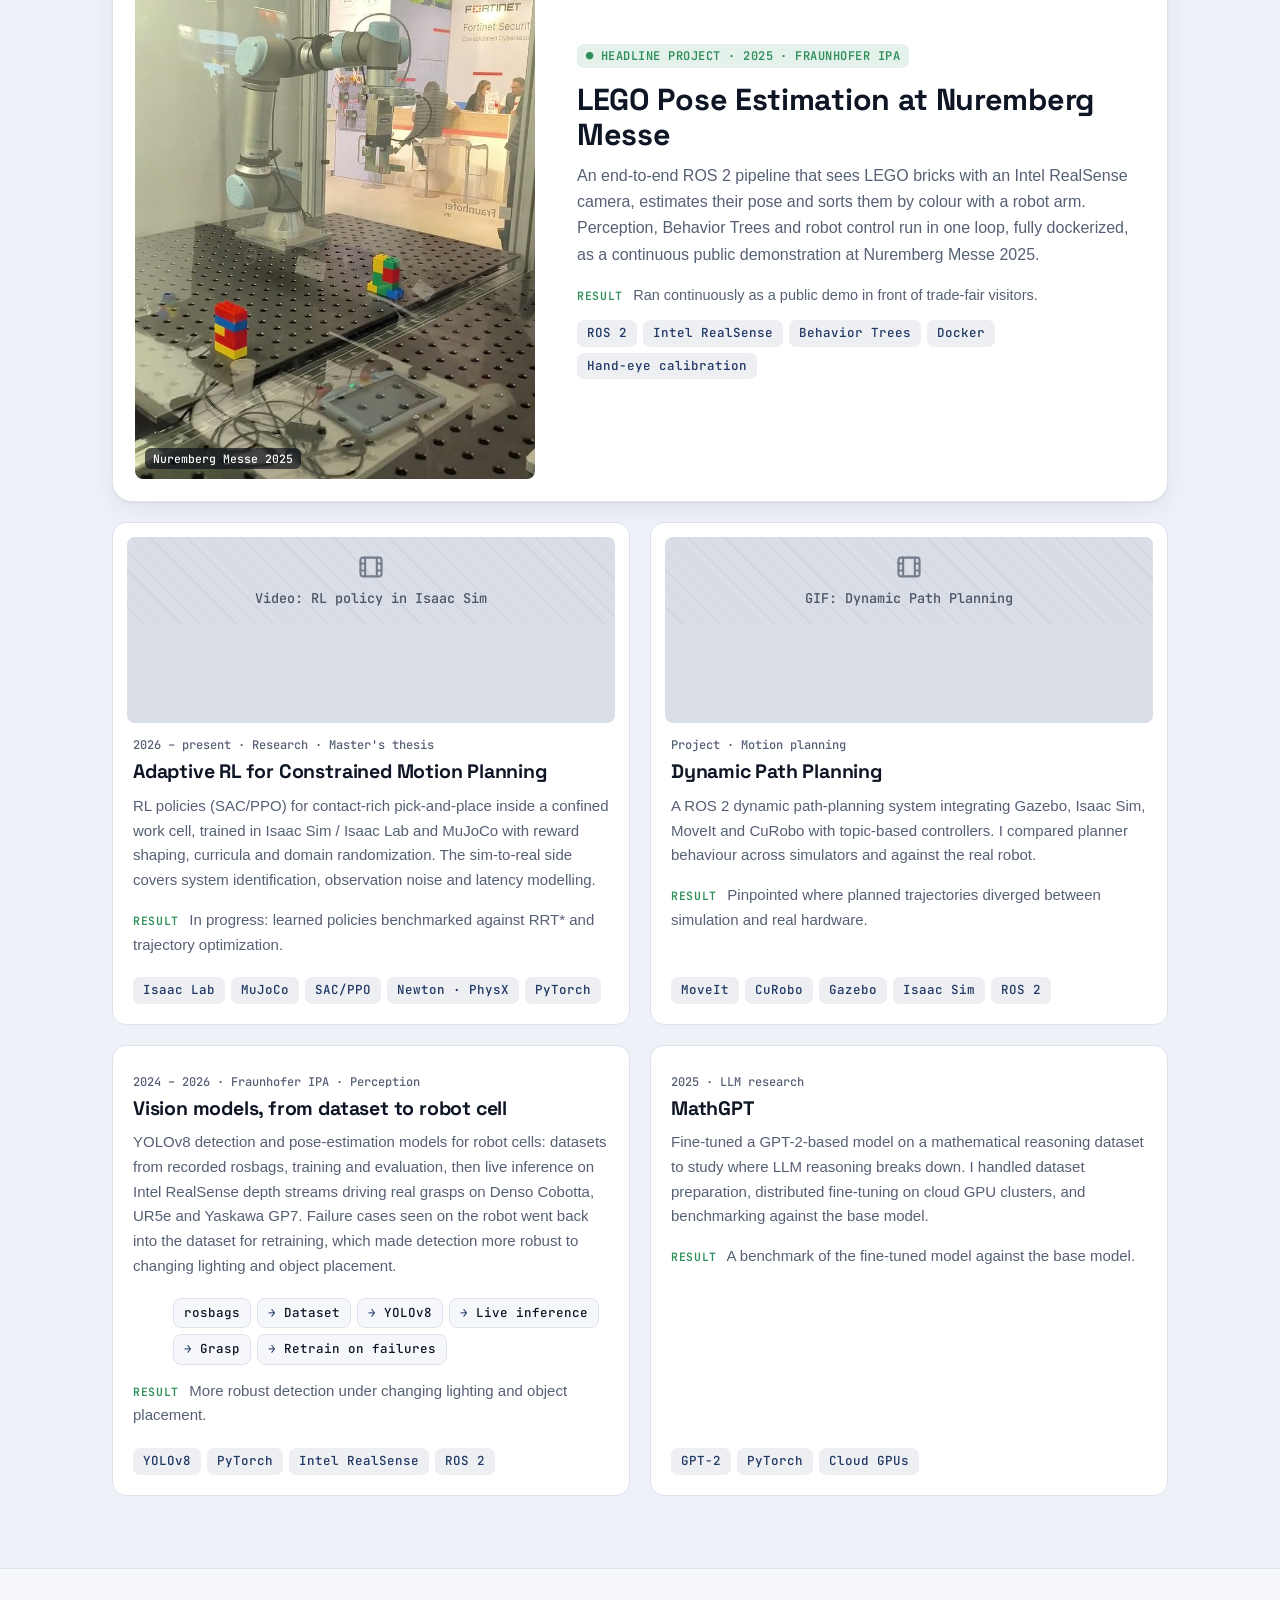
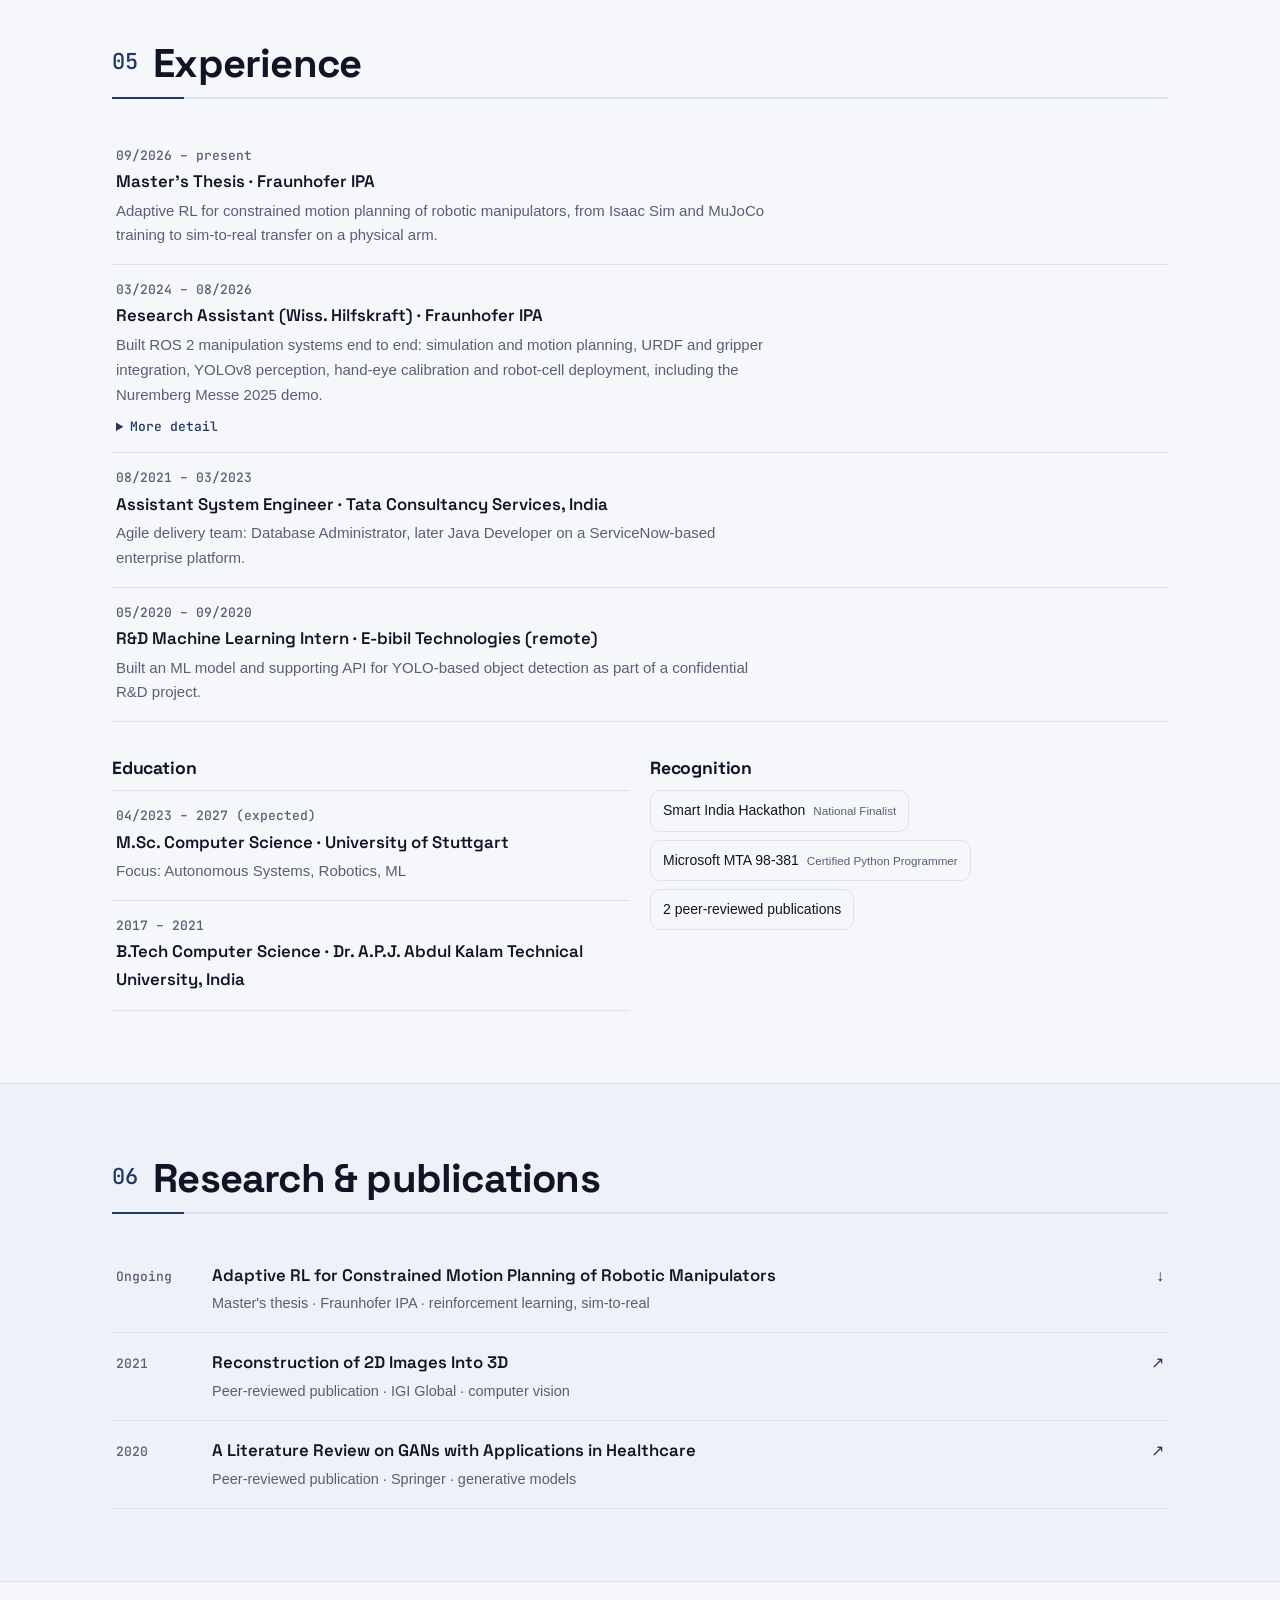
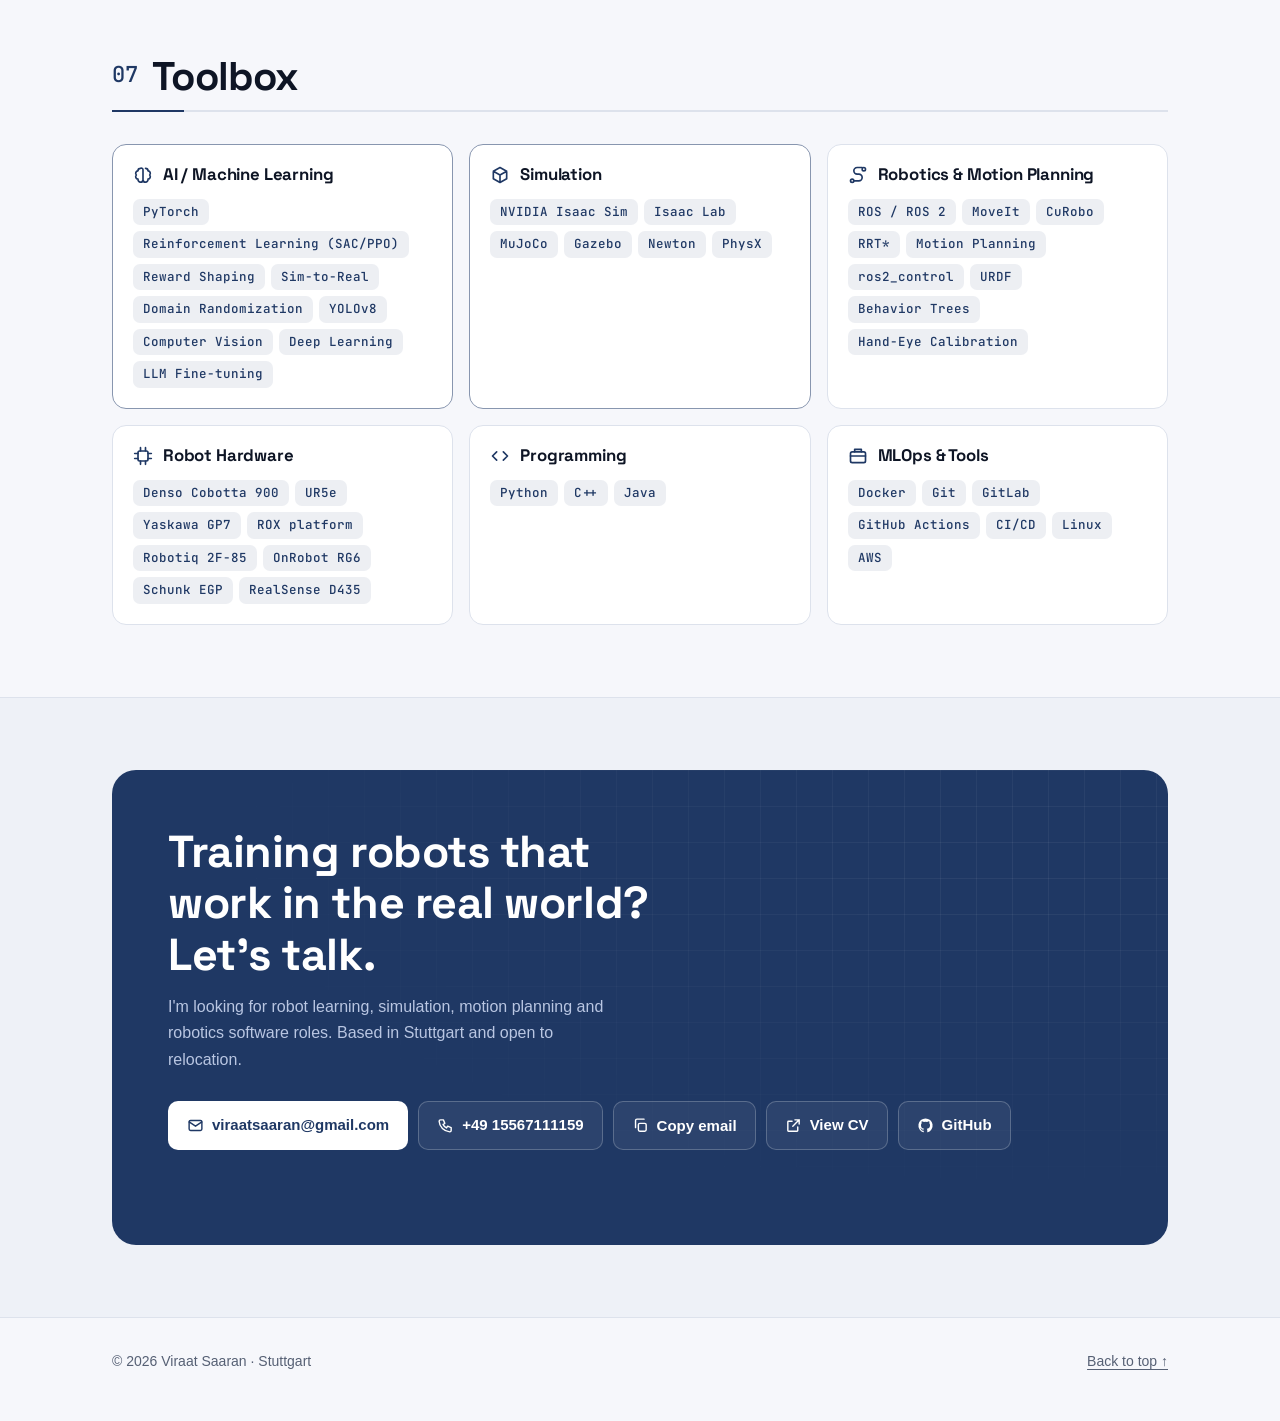
==== commit 182e827f: "Doodle background, section animations, light-by-day theme - Faint robotics doodles (arms, grippers, " ====
--- a/index.html
+++ b/index.html
@@ -29,14 +29,16 @@
   <link rel="stylesheet" href="https://fonts.googleapis.com/css2?family=JetBrains+Mono:wght@400;500&family=Space+Grotesk:wght@500;600;700&display=swap">
   <link rel="stylesheet" href="assets/css/style.css">
 
-  <!-- Set theme before paint to avoid a flash -->
+  <!-- Theme before paint: light by day, dark 19:00–07:00 local time; a manual toggle wins for 12 h -->
   <script>
     (function () {
       var d = document.documentElement;
       d.classList.add('js');
       try {
-        var t = localStorage.getItem('theme');
-        if (t === 'light' || t === 'dark') d.setAttribute('data-theme', t);
+        var t = null, m = JSON.parse(localStorage.getItem('themeManual') || 'null');
+        if (m && m.until > Date.now() && (m.theme === 'light' || m.theme === 'dark')) t = m.theme;
+        if (!t) { var h = new Date().getHours(); t = h >= 7 && h < 19 ? 'light' : 'dark'; }
+        d.setAttribute('data-theme', t);
         var l = new URLSearchParams(location.search).get('lang') || localStorage.getItem('lang');
         if (l === 'de') d.setAttribute('data-lang-pending', 'de');
       } catch (e) {}
--- a/assets/css/style.css
+++ b/assets/css/style.css
@@ -1,11 +1,12 @@
 /* =========================================================
    Viraat Saaran — portfolio
-   Plain CSS, no build step. Light/dark via prefers-color-scheme,
-   overridable with [data-theme] on <html>.
+   Plain CSS, no build step. Light by default; dark via [data-theme="dark"] on <html>,
+   set by a time-of-day script in index.html (dark 19:00–07:00) or the toggle.
    ========================================================= */
 
 :root {
   --navy: #1F3864;
+  --doodles: url("../img/doodles-light.svg");
   --arm: #1F3864;
   --bg: #f6f7fb;
   --bg-alt: #eef1f7;
@@ -30,29 +31,8 @@
   color-scheme: light;
 }
 
-@media (prefers-color-scheme: dark) {
-  :root:not([data-theme="light"]) {
-    --bg: #080d18;
-    --bg-alt: #0c1322;
-    --surface: #101a2d;
-    --text: #e7ecf5;
-    --muted: #97a3b8;
-    --line: #1f2b42;
-    --accent: #8fb0ff;
-    --accent-strong: #b3c9ff;
-    --accent-soft: rgba(143, 176, 255, 0.1);
-    --on-accent: #08101f;
-    --signal: #55c98a;
-    --placeholder: #18233a;
-  --arm: #4a6db0;
-    --arm: #4a6db0;
-    --placeholder-text: #a7b3c9;
-    --shadow: 0 1px 2px rgba(0, 0, 0, 0.3), 0 10px 30px rgba(0, 0, 0, 0.35);
-    color-scheme: dark;
-  }
-}
-
 :root[data-theme="dark"] {
+  --doodles: url("../img/doodles-dark.svg");
   --bg: #080d18;
   --bg-alt: #0c1322;
   --surface: #101a2d;
@@ -76,7 +56,8 @@
 html { scroll-behavior: smooth; scroll-padding-top: 76px; -webkit-text-size-adjust: 100%; }
 body {
   margin: 0;
-  background: var(--bg);
+  background: var(--doodles) 0 0 / 600px 600px fixed, var(--bg);
+  transition: background-color .5s ease, color .5s ease;
   color: var(--text);
   font: 16px/1.65 var(--font-body);
   -webkit-font-smoothing: antialiased;
@@ -147,10 +128,6 @@
 .theme-icon-dark { display: none; }
 :root[data-theme="dark"] .theme-icon-dark { display: block; }
 :root[data-theme="dark"] .theme-icon-light { display: none; }
-@media (prefers-color-scheme: dark) {
-  :root:not([data-theme="light"]) .theme-icon-dark { display: block; }
-  :root:not([data-theme="light"]) .theme-icon-light { display: none; }
-}
 .menu-btn { display: none; }
 .lang-btn {
   height: 38px; min-width: 42px; padding: 0 10px; border-radius: 10px; cursor: pointer;
@@ -186,9 +163,6 @@
 .btn-primary { background: var(--navy); color: #fff; }
 .btn-primary:hover { background: #29497f; color: #fff; }
 :root[data-theme="dark"] .btn-primary { background: var(--accent); color: var(--on-accent); }
-@media (prefers-color-scheme: dark) {
-  :root:not([data-theme="light"]) .btn-primary { background: var(--accent); color: var(--on-accent); }
-}
 .btn-ghost { background: var(--surface); color: var(--text); border-color: var(--line); }
 .btn-ghost:hover { border-color: var(--accent); color: var(--text); }
 .btn-sm { padding: 7px 12px; font-size: 14px; border-radius: 9px; }
@@ -318,7 +292,7 @@
 
 /* ---------- Sections ---------- */
 section.block { padding: 72px 0; }
-section.block.alt { background: var(--bg-alt); border-block: 1px solid var(--line); }
+section.block.alt { background: var(--doodles) 0 0 / 600px 600px fixed, var(--bg-alt); border-block: 1px solid var(--line); }
 .section-head { display: flex; flex-wrap: wrap; align-items: end; justify-content: space-between; gap: 12px 24px; margin-bottom: 32px; }
 .eyebrow-num { color: var(--muted); margin-right: 6px; }
 .eyebrow {
@@ -335,7 +309,17 @@
 .role-line { font: 500 13px/1.4 var(--font-mono); letter-spacing: .06em; text-transform: uppercase; color: var(--accent); margin: 0; }
 .hero h1 { margin-top: 10px; }
 .sec-num { font: 500 .55em/1 var(--font-mono); color: var(--accent); vertical-align: .35em; margin-right: 6px; letter-spacing: 0; }
-.section-head h2 { padding-bottom: 12px; border-bottom: 1px solid var(--line); }
+.section-head h2 { position: relative; padding-bottom: 12px; }
+.section-head h2::after {
+  content: ""; position: absolute; left: 0; right: 0; bottom: 0; height: 2px;
+  background: linear-gradient(90deg, var(--accent) 0 72px, var(--line) 72px);
+  transform-origin: left; transform: scaleX(1);
+}
+.section-head .sec-num { display: inline-block; }
+.js .section-head h2::after { transform: scaleX(0); transition: transform 1s .15s cubic-bezier(.2,.8,.2,1); }
+.js .section-head .sec-num { opacity: 0; transform: translateX(-14px); transition: opacity .6s .1s ease, transform .6s .1s cubic-bezier(.2,.8,.2,1); }
+.js .section-head.in h2::after { transform: scaleX(1); }
+.js .section-head.in .sec-num { opacity: 1; transform: none; }
 .section-head { display: block; }
 .section-head p { margin-top: 12px; }
 .kicker { display: block; font: 500 12px/1.3 var(--font-mono); color: var(--muted); margin-bottom: 10px; }
@@ -569,11 +553,27 @@
 /* ---------- Reveal on scroll (only when JS is on) ---------- */
 .js .reveal { opacity: 0; transform: translateY(14px); transition: opacity .6s ease, transform .6s cubic-bezier(.2,.8,.2,1); }
 .js .reveal.in { opacity: 1; transform: none; }
+.js .hw-card.reveal, .js .focus.reveal, .js .card.reveal, .js .feature.reveal, .js .skill-group.reveal { transform: translateY(22px) scale(.985); }
+.js .hw-card.reveal.in, .js .focus.reveal.in, .js .card.reveal.in, .js .feature.reveal.in, .js .skill-group.reveal.in { transform: none; }
+
+/* Section indicator (desktop): one dot per section, the current one stretches */
+.section-dots { position: fixed; right: 18px; top: 50%; transform: translateY(-50%); z-index: 40; display: none; flex-direction: column; gap: 10px; list-style: none; margin: 0; padding: 0; }
+@media (min-width: 1240px) { .section-dots { display: flex; } }
+.section-dots a { position: relative; display: block; width: 8px; height: 8px; border-radius: 4px; background: var(--line); transition: height .35s cubic-bezier(.2,.8,.2,1), background .35s; }
+.section-dots a.active { height: 26px; background: var(--accent); }
+.section-dots a span {
+  position: absolute; right: 18px; top: 50%; transform: translate(6px, -50%); opacity: 0; pointer-events: none; white-space: nowrap;
+  font: 500 12px/1 var(--font-mono); color: var(--text); background: var(--surface); border: 1px solid var(--line);
+  padding: 5px 8px; border-radius: 6px; transition: opacity .2s, transform .2s;
+}
+.section-dots a:hover span, .section-dots a:focus-visible span { opacity: 1; transform: translate(0, -50%); }
 
 @media (prefers-reduced-motion: reduce) {
   html { scroll-behavior: auto; }
   *, *::before, *::after { animation: none !important; transition: none !important; }
   .js .reveal { opacity: 1; transform: none; }
+  .js .section-head h2::after { transform: none; }
+  .js .section-head .sec-num { opacity: 1; transform: none; }
 }
 
 /* ---------- Print: a clean one-pager ---------- */
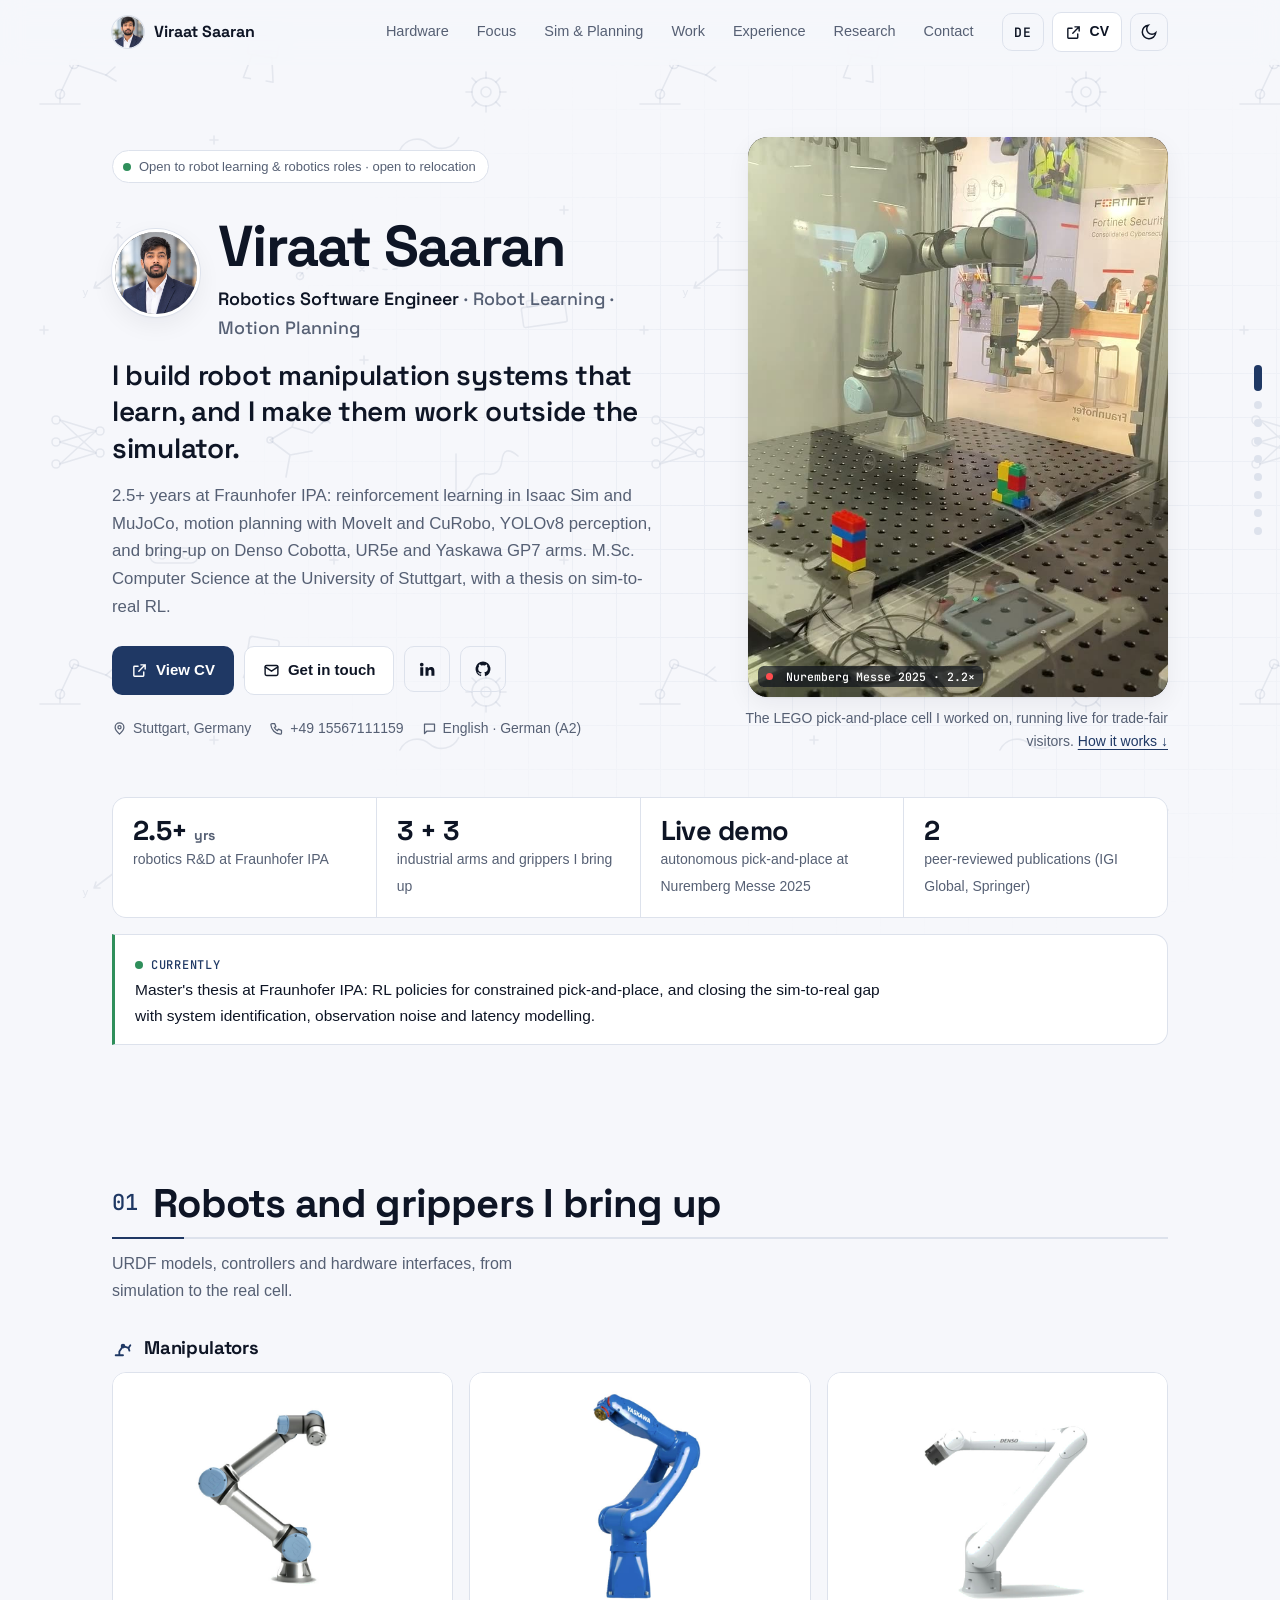
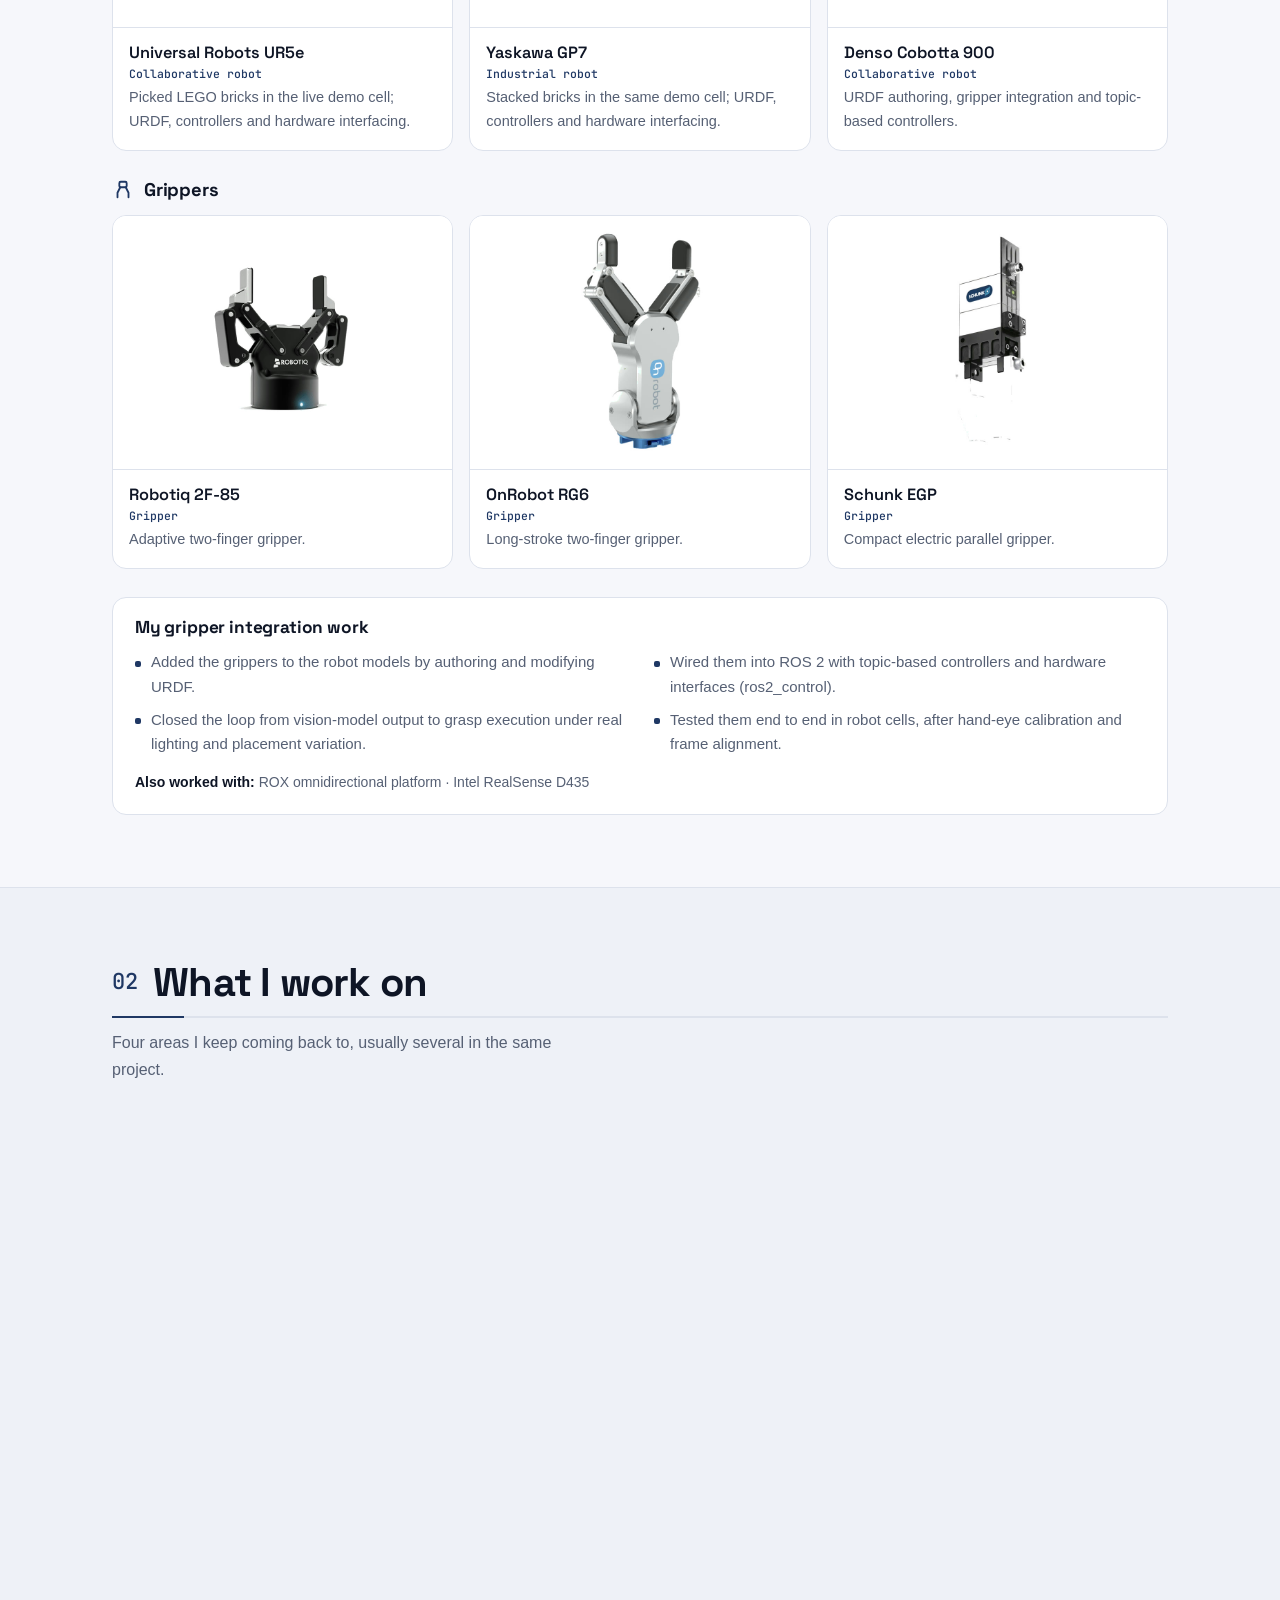
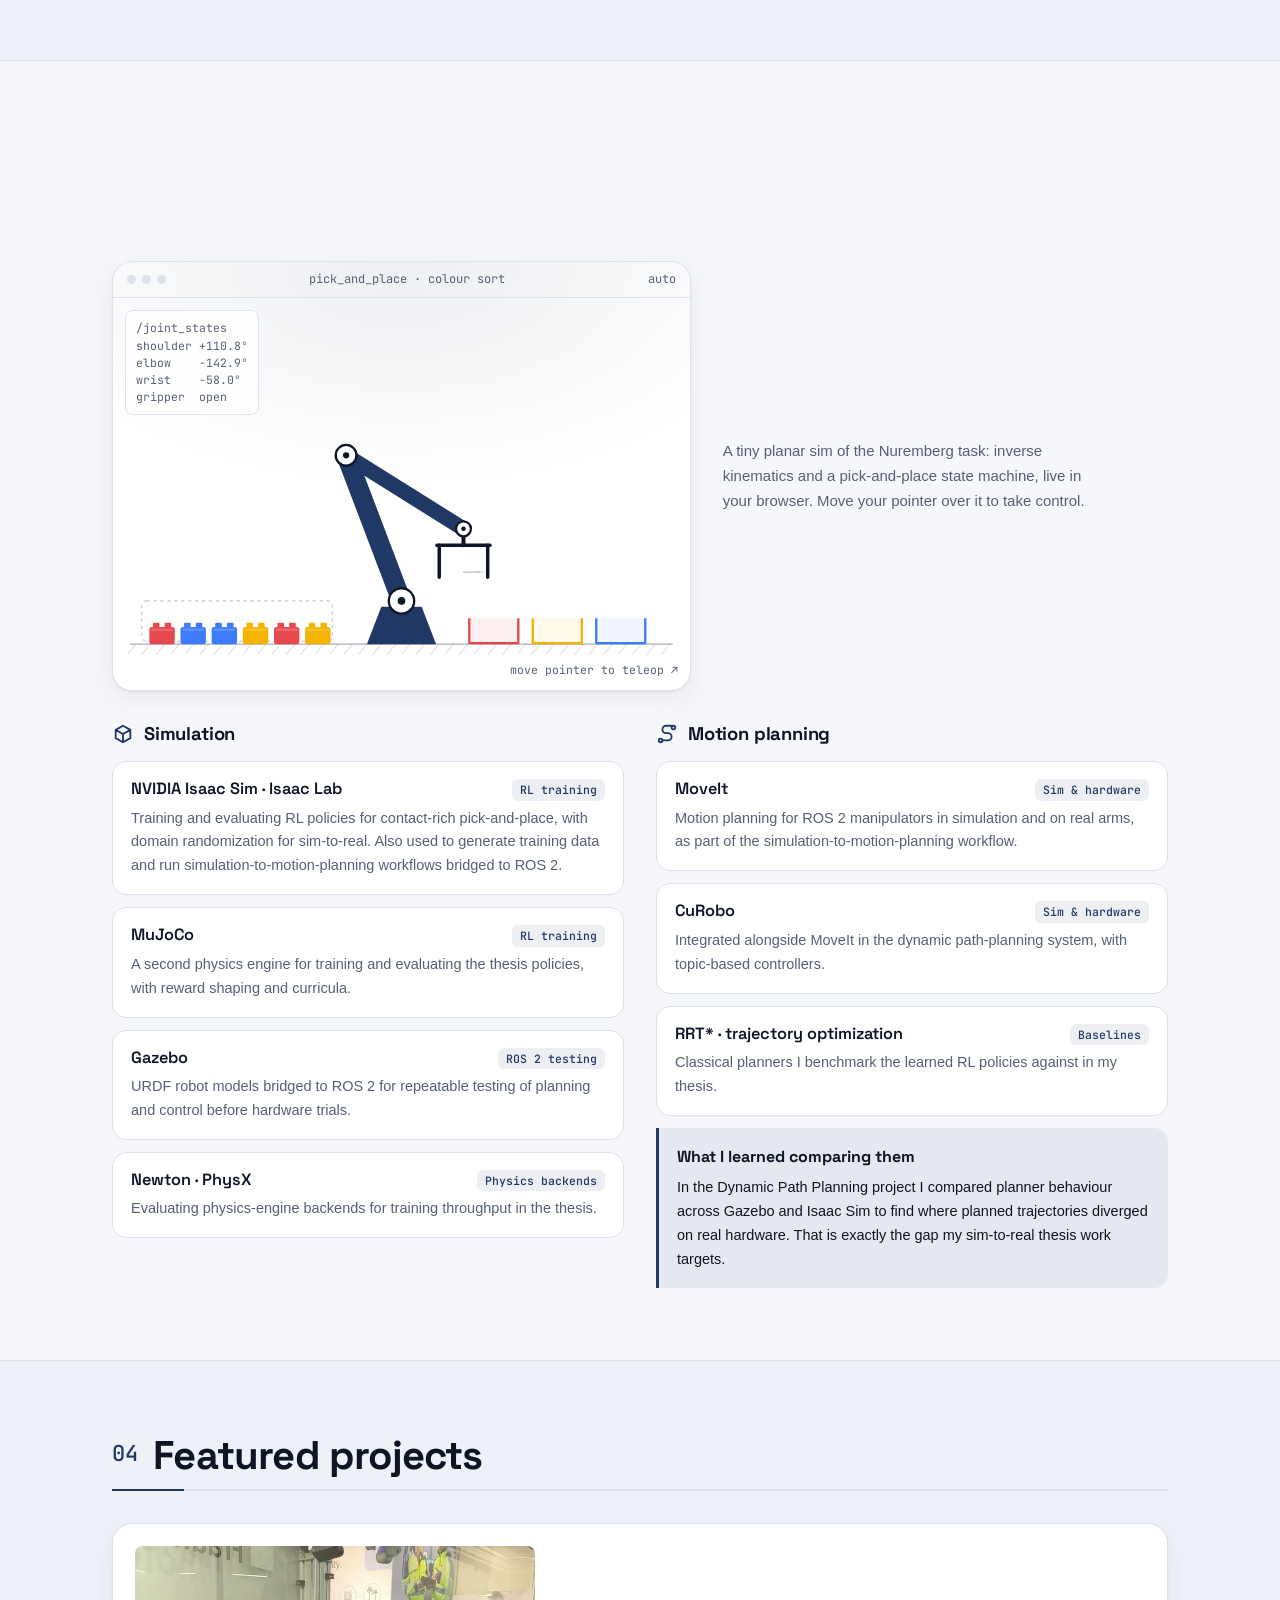
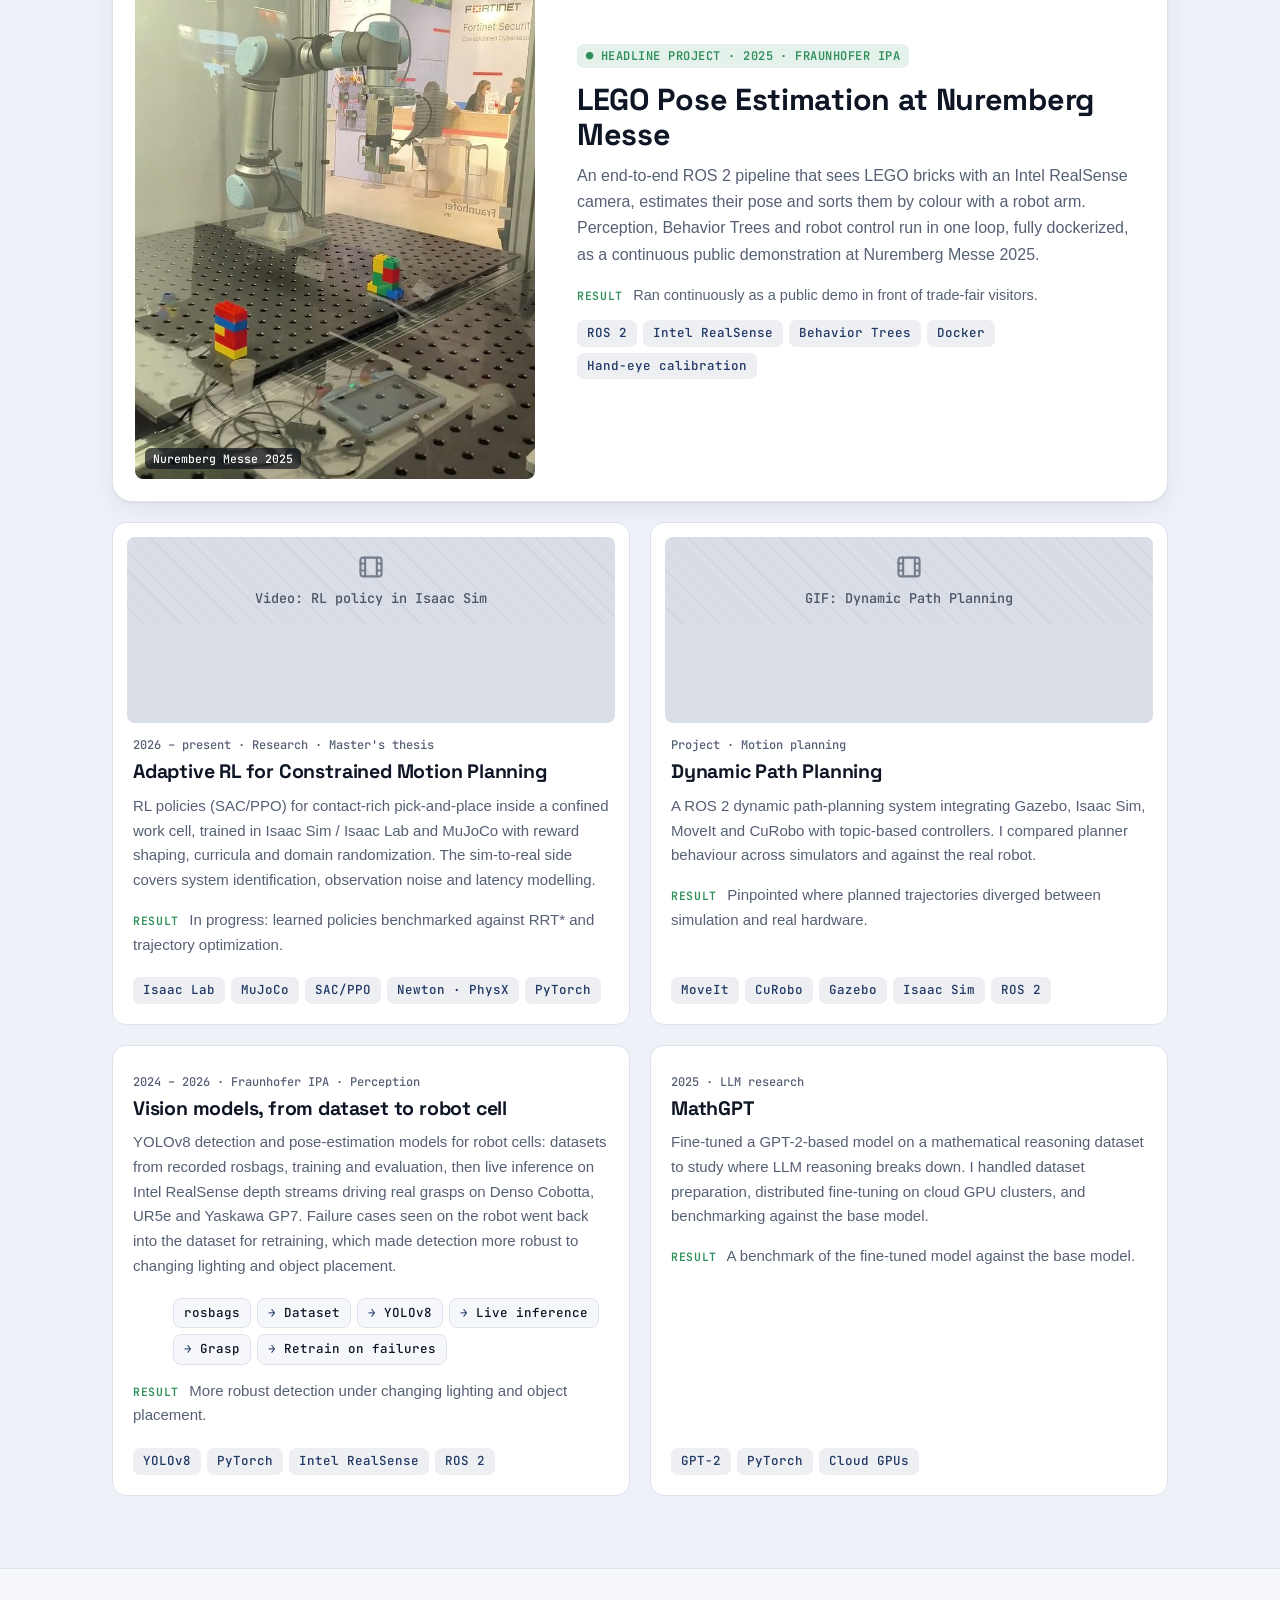
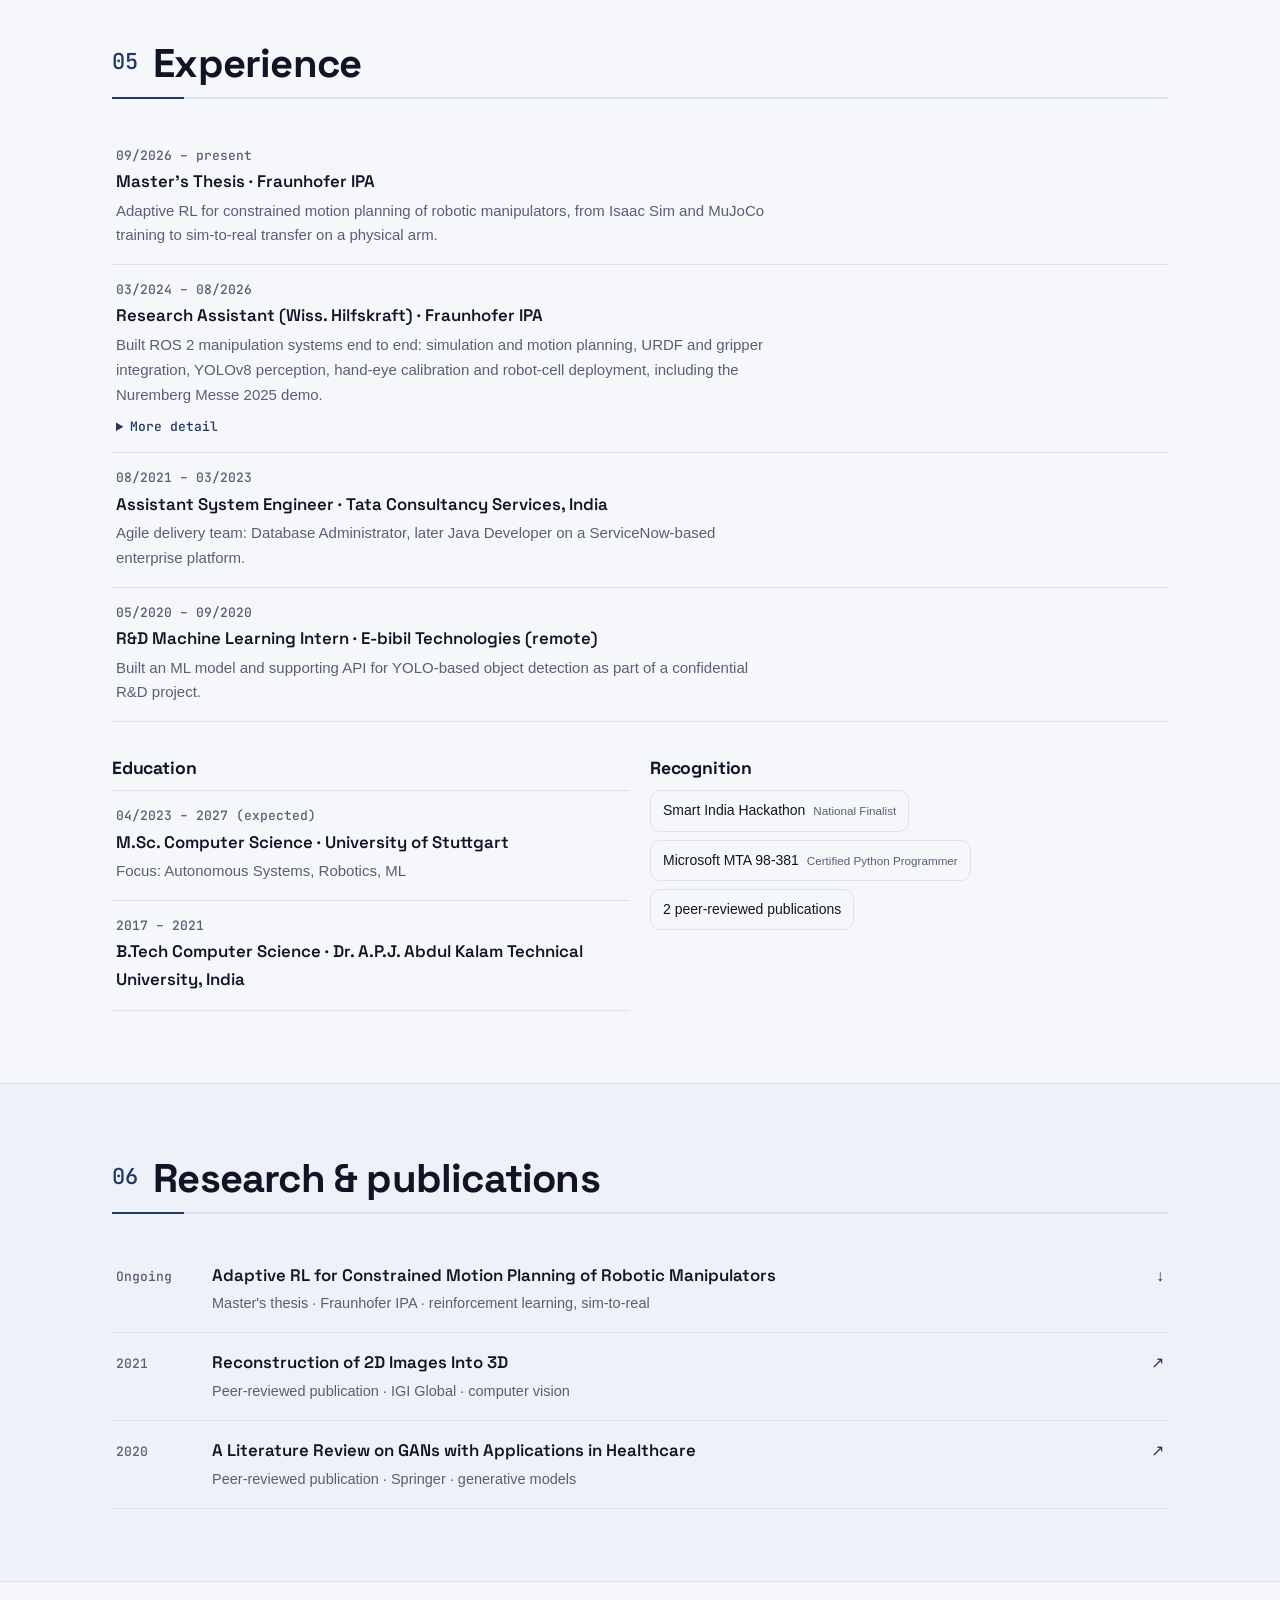
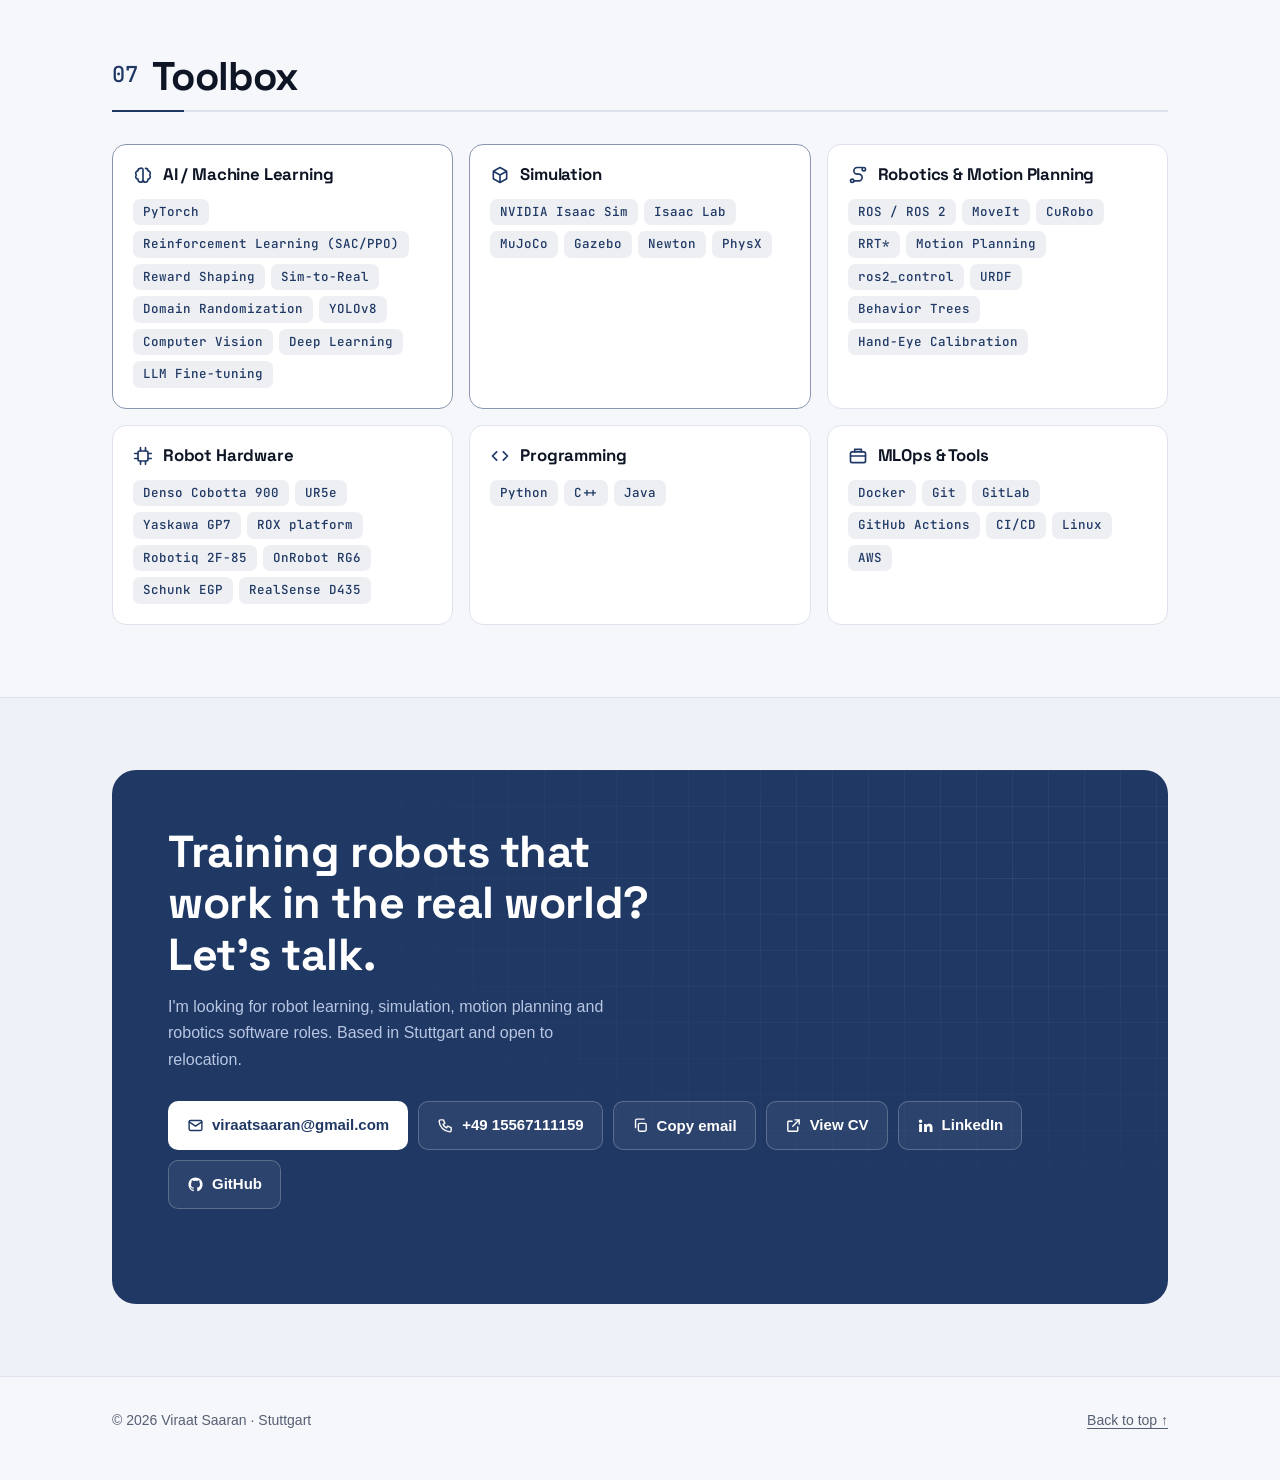
==== commit 48bd7d3e: "Add LinkedIn profile links LinkedIn button in the intro and contact section (new tab), plus structur" ====
--- a/index.html
+++ b/index.html
@@ -65,7 +65,7 @@
     "knowsAbout": ["Reinforcement Learning", "Sim-to-Real", "NVIDIA Isaac Sim", "Isaac Lab", "MuJoCo", "ROS 2", "ros2_control", "MoveIt", "CuRobo", "Motion Planning", "Gazebo", "URDF", "Behavior Trees", "PyTorch", "YOLOv8", "Computer Vision", "Hand-Eye Calibration", "Docker", "CI/CD"],
     "knowsLanguage": ["en", "de"],
     "workLocation": "Stuttgart, Germany",
-    "sameAs": ["https://github.com/viraatsworld"]
+    "sameAs": ["https://www.linkedin.com/in/viraat-saaran-496784167/", "https://github.com/viraatsworld"]
   }
   </script>
 </head>
@@ -155,8 +155,7 @@
               <a class="btn btn-ghost" href="mailto:viraatsaaran@gmail.com">
                 <svg aria-hidden="true"><use href="#i-mail"/></svg> <span data-i18n="cta.contact">Get in touch</span>
               </a>
-              <!-- TODO: add LinkedIn URL -->
-              <a class="icon-btn" href="#" data-todo="linkedin" aria-label="LinkedIn profile" style="width:46px;height:46px">
+              <a class="icon-btn" href="https://www.linkedin.com/in/viraat-saaran-496784167/" target="_blank" rel="noopener" aria-label="LinkedIn profile" style="width:46px;height:46px">
                 <svg aria-hidden="true"><use href="#i-linkedin"/></svg>
               </a>
               <a class="icon-btn" href="https://github.com/viraatsworld" aria-label="GitHub profile" style="width:46px;height:46px">
@@ -630,8 +629,7 @@
             <a class="btn btn-ghost" href="https://drive.google.com/file/d/1E-PbDVGFRCXdPBhN7hja7vxbTHTLTPji/view?usp=sharing" target="_blank" rel="noopener">
               <svg aria-hidden="true"><use href="#i-external"/></svg> <span data-i18n="cta.cv">View CV</span>
             </a>
-            <!-- TODO: add LinkedIn URL -->
-            <a class="btn btn-ghost" href="#" data-todo="linkedin">
+            <a class="btn btn-ghost" href="https://www.linkedin.com/in/viraat-saaran-496784167/" target="_blank" rel="noopener">
               <svg aria-hidden="true"><use href="#i-linkedin"/></svg> LinkedIn
             </a>
             <a class="btn btn-ghost" href="https://github.com/viraatsworld">
